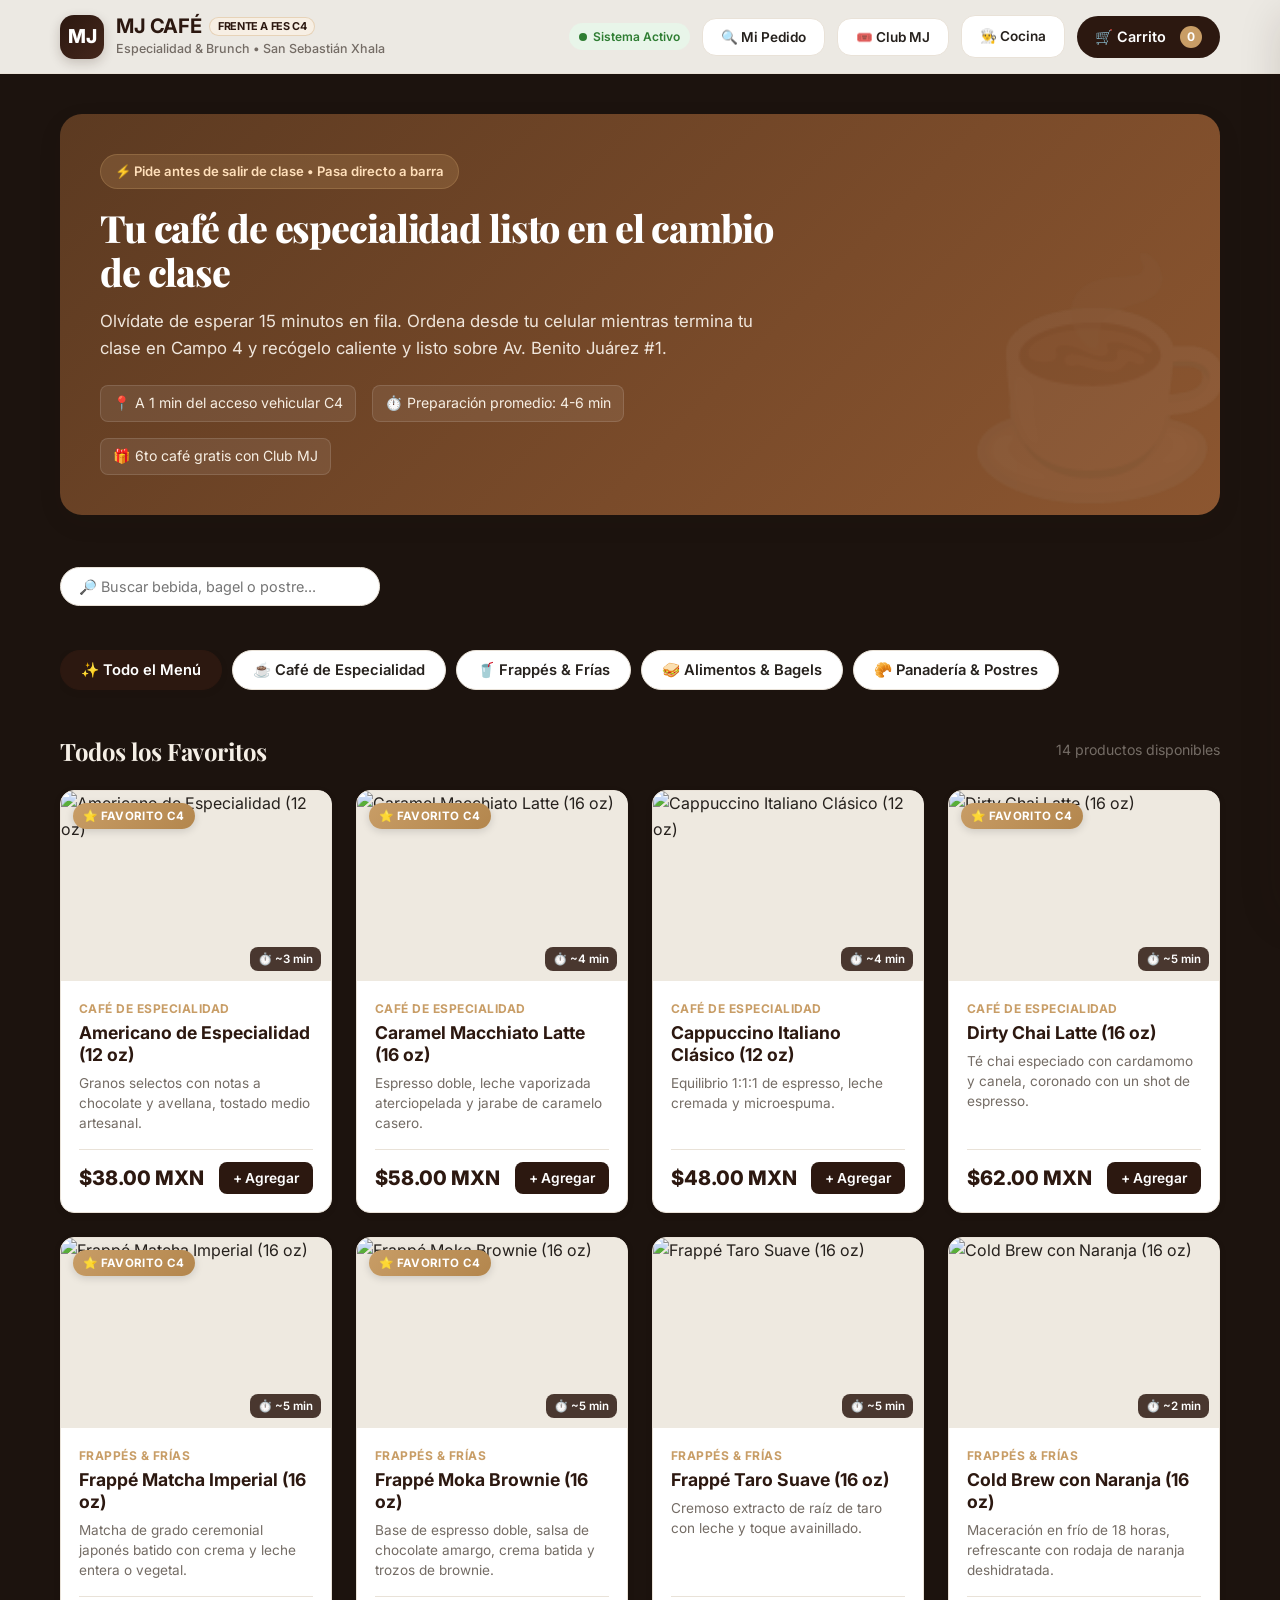
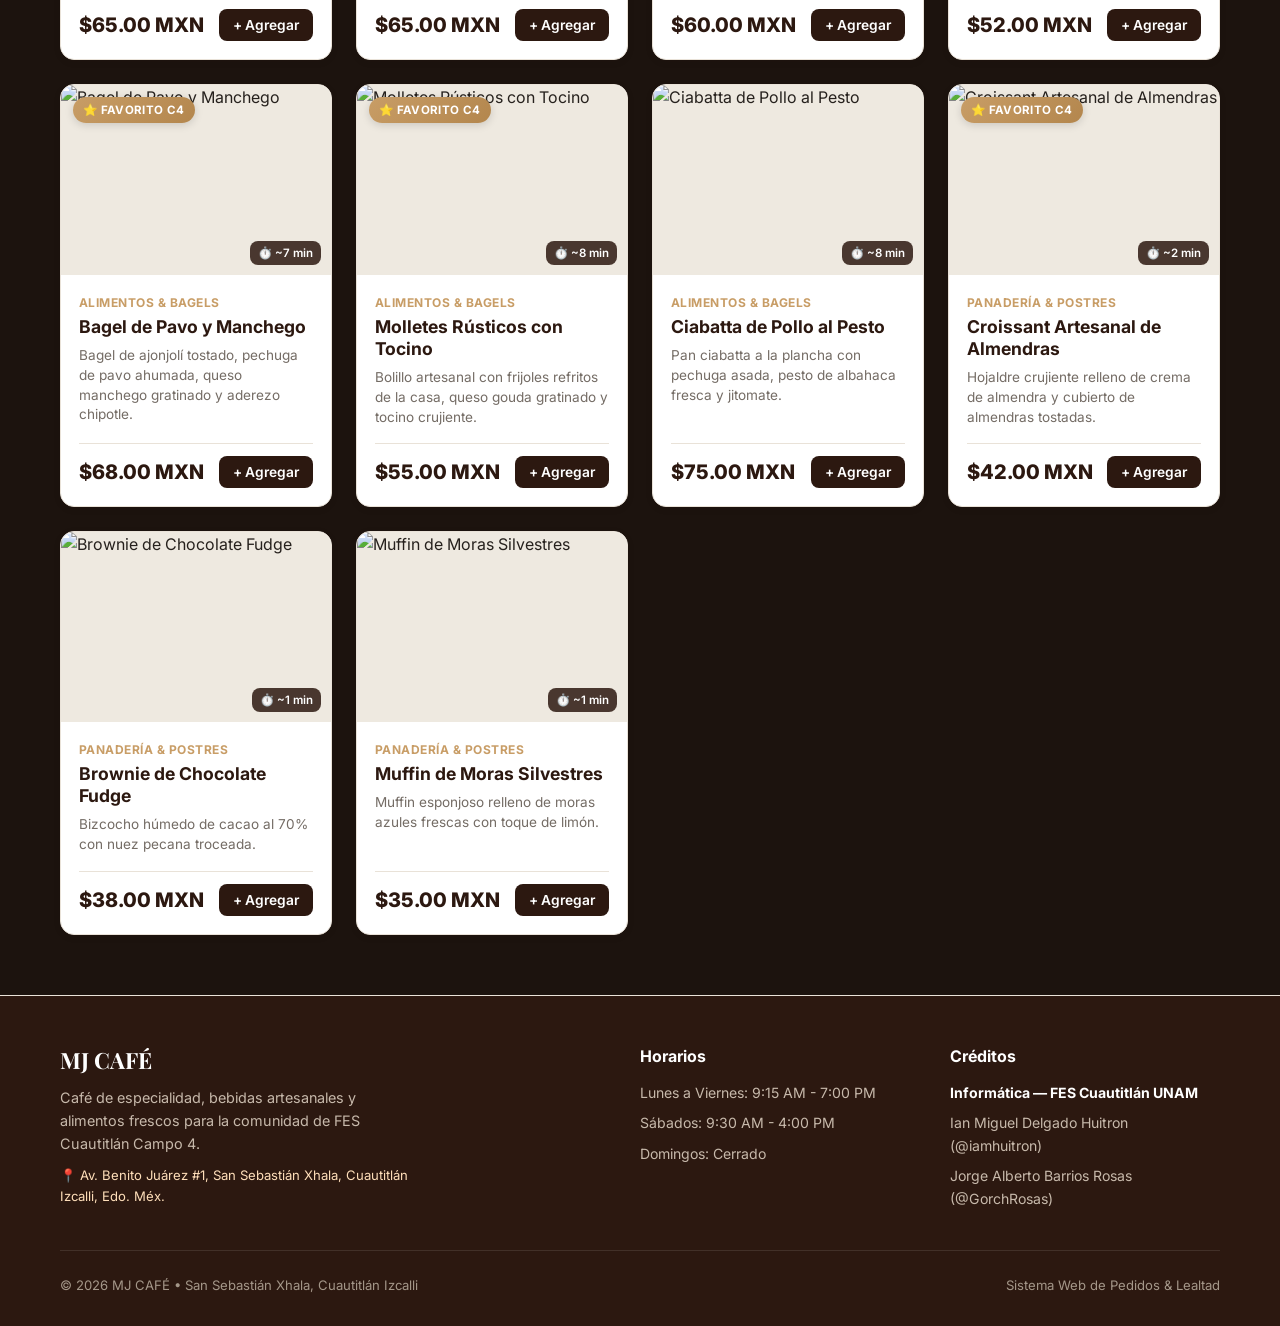
==== html/index.html @ ce89d19d "style(mobile): optimizar diseño responsivo, dock inferior y KDS en celulares" ====
<!DOCTYPE html>
<html lang="es">
<head>
  <meta charset="UTF-8">
  <meta name="viewport" content="width=device-width, initial-scale=1.0, viewport-fit=cover">
  <meta name="theme-color" content="#1c130e">
  <title>MJ CAFÉ | Especialidad & Brunch - FES Cuautitlán Campo 4</title>
  <meta name="description" content="Pide tu café de especialidad y alimentos para recoger entre clases en MJ Café, frente al acceso de FES Cuautitlán Campo 4.">
  
  <link rel="preconnect" href="https://fonts.googleapis.com">
  <link rel="preconnect" href="https://fonts.gstatic.com" crossorigin>
  <link href="https://fonts.googleapis.com/css2?family=Inter:wght@400;500;600;700;800&family=Playfair+Display:ital,wght@0,600;0,700;1,600&display=swap" rel="stylesheet">
  
  <link rel="stylesheet" href="../css/style.css">
</head>
<body>

  <!-- CABECERA Y BARRA DE NAVEGACIÓN -->
  <header class="site-header">
    <div class="container nav-container">
      <div class="brand-wrapper">
        <div class="brand-logo-badge">MJ</div>
        <div class="brand-info">
          <h1>MJ CAFÉ <span class="badge-fes">Frente a FES C4</span></h1>
          <p>Especialidad & Brunch • San Sebastián Xhala</p>
        </div>
      </div>

      <div class="nav-actions">
        <div id="backend-status-badge" style="font-size: 0.75rem; font-weight: 600; padding: 4px 10px; border-radius: 999px; background: #e8f5e9; color: #2e7d32; display: flex; align-items: center; gap: 6px;">
          <span style="width: 8px; height: 8px; border-radius: 50%; background: #2e7d32;"></span>
          <span id="backend-status-text">Conectando...</span>
        </div>

        <button id="btn-open-track" class="btn btn-outline" style="font-size: 0.85rem;" title="Rastrear estado de mi pedido">
          <span>🔍 Mi Pedido</span>
        </button>

        <button id="btn-open-loyalty" class="btn btn-outline" style="font-size: 0.85rem;" title="Consultar tarjeta de sellos">
          <span>🎟️ Club MJ</span>
        </button>

        <a href="cocina.html" class="btn btn-outline" style="font-size: 0.85rem;" title="Abrir pantalla de barista">
          <span>👨‍🍳 Cocina</span>
        </a>

        <button id="btn-open-cart" class="btn btn-cart">
          <span>🛒 Carrito</span>
          <span id="cart-counter" class="cart-count">0</span>
        </button>
      </div>
    </div>
  </header>

  <!-- BANNER HERO -->
  <section class="hero-section">
    <div class="container">
      <div class="hero-banner">
        <div class="hero-content">
          <div class="hero-tag">
            <span>⚡ Pide antes de salir de clase • Pasa directo a barra</span>
          </div>
          <h2 class="hero-title font-serif">Tu café de especialidad listo en el cambio de clase</h2>
          <p class="hero-desc">
            Olvídate de esperar 15 minutos en fila. Ordena desde tu celular mientras termina tu clase en Campo 4 y recógelo caliente y listo sobre Av. Benito Juárez #1.
          </p>
          <div class="hero-highlights">
            <div class="hero-highlight-item">
              <span>📍 A 1 min del acceso vehicular C4</span>
            </div>
            <div class="hero-highlight-item">
              <span>⏱️ Preparación promedio: 4-6 min</span>
            </div>
            <div class="hero-highlight-item">
              <span>🎁 6to café gratis con Club MJ</span>
            </div>
          </div>
          </div>
      </div>
    </div>
  </section>
  <!-- =========================================================================
       FILTRO POR CATEGORÍAS
       ========================================================================= -->
  <main class="container">
    <div class="menu-filters-bar">
      <div class="menu-search-box">
        <input type="search" id="input-search-menu" class="form-control" placeholder="🔎 Buscar bebida, bagel o postre...">
      </div>

      <div class="categories-wrapper" id="categories-container">
        <button class="category-tab active" data-category="all">
          <span>✨ Todo el Menú</span>
        </button>
      </div>
    </div>

    <div class="section-header">
      <h3 class="section-title font-serif" id="current-category-title">Todos los Favoritos</h3>
      <span style="font-size: 0.88rem; color: var(--color-text-muted);" id="products-count-label">Cargando menú...</span>
    </div>

    <div class="products-grid" id="products-grid"></div>
  </main>

  <!-- DRAWER DEL CARRITO -->
  <div class="drawer-backdrop" id="cart-backdrop"></div>
  <aside class="cart-drawer" id="cart-drawer">
    <div class="drawer-header">
      <h3 style="font-size: 1.15rem; font-weight: 700;">Tu Pedido para Recoger</h3>
      <button class="drawer-close" id="btn-close-cart" aria-label="Cerrar carrito">&times;</button>
    </div>

    <div class="drawer-body">
      <div id="cart-empty-message" style="text-align: center; padding: 40px 10px; color: var(--color-text-muted);">
        <p style="font-size: 3rem; margin-bottom: 10px;">☕</p>
        <p style="font-weight: 600;">Tu carrito está vacío</p>
        <p style="font-size: 0.85rem; margin-top: 6px;">Agrega un espresso, frappé o bagel para tu recolección.</p>
      </div>

      <div class="cart-items-list" id="cart-items-container"></div>

      <!-- Formulario de recolección -->
      <form class="drawer-form" id="checkout-form">
        <h4 style="font-size: 0.95rem; font-weight: 700; color:#f5efe6; border-bottom: 1px solid var(--color-border); padding-bottom: 6px;">
          Datos para Entrega en Barra
        </h4>

        <div class="form-group">
          <label for="input-client-name">Tu Nombre *</label>
          <input type="text" id="input-client-name" class="form-control" placeholder="Ej: Miguel Delgado" required>
        </div>

        <div class="form-group">
          <label for="input-client-phone">Número de WhatsApp (10 dígitos) *</label>
          <input type="tel" id="input-client-phone" class="form-control" placeholder="Ej: 5512345678" pattern="[0-9]{10}" required>
          <span style="font-size: 0.72rem; color: var(--color-accent); font-weight: 600;">
            🎁 Acumularás 1 sello automático en Club MJ con este número.
          </span>
        </div>

        <div class="form-group">
          <label for="select-pickup-time">¿Cuándo pasas a recogerlo? *</label>
          <select id="select-pickup-time" class="form-control" required>
            <option value="En 10 minutos (cambio de clase)">⚡ En 10 minutos (cambio de clase inmediato)</option>
            <option value="En 20 minutos">En 20 minutos</option>
            <option value="En 35 minutos">En 35 minutos</option>
            <option value="Al terminar bloque de clases (13:00 hrs)">Al terminar bloque de clases (13:00 hrs)</option>
            <option value="Al terminar bloque de clases (15:00 hrs)">Al terminar bloque de clases (15:00 hrs)</option>
          </select>
        </div>

        <div class="form-group">
          <label for="select-payment-method">Método de Pago</label>
          <select id="select-payment-method" class="form-control">
            <option value="efectivo_en_barra">💵 Efectivo en barra al recoger</option>
            <option value="transferencia_spei">📱 Transferencia SPEI / Dimo</option>
          </select>
        </div>

        <div class="form-group">
          <label for="input-order-notes">Notas para el Barista (Opcional)</label>
          <input type="text" id="input-order-notes" class="form-control" placeholder="Ej: Leche deslactosada, poco hielo...">
        </div>
      </form>
    </div>

    <div class="drawer-footer">
      <div class="drawer-total-row">
        <span class="drawer-total-label">Total a Pagar:</span>
        <span class="drawer-total-amount" id="cart-total-amount">$0.00 MXN</span>
      </div>
      <button id="btn-submit-order" class="btn btn-primary" style="width: 100%; padding: 14px; font-size: 1rem;" disabled>
        Confirmar Pedido Express
      </button>
    </div>
  </aside>

  <!-- MODAL: RASTREAR MI PEDIDO POR FOLIO -->
  <div class="modal-backdrop" id="track-modal">
    <div class="modal-card">
      <button class="drawer-close" id="btn-close-track" style="position: absolute; top: 16px; right: 16px;">&times;</button>

      <div style="text-align: center; margin-bottom: 16px;">
        <span style="font-size: 2.2rem;">🎟️</span>
        <h3 class="font-serif" style="font-size: 1.45rem; margin-top: 4px;">Rastrear mi Pedido</h3>
        <p style="font-size: 0.85rem; color: #2c1810;">
          Ingresa tu folio para ver si tu pedido ya está listo para recoger en barra.
        </p>
      </div>

      <div style="display: flex; gap: 8px; margin-bottom: 16px;">
        <input type="text" id="input-track-folio" class="form-control" placeholder="Ej: MJ-2026-101" style="flex-grow: 1; text-transform: uppercase;">
        <button id="btn-search-folio" class="btn btn-primary" style="padding: 10px 16px;">Buscar</button>
      </div>

      <div id="track-result-box" style="display: none; background: #ffffff; color: #26211d; border: 1px solid var(--color-border); border-radius: var(--radius-md); padding: 16px;">
        <div style="display: flex; justify-content: space-between; align-items: center; margin-bottom: 8px;">
          <strong id="track-res-folio" style="font-size: 1.05rem; color: var(--color-primary);">MJ-2026-101</strong>
          <span id="track-res-badge" class="badge-fes">LISTO</span>
        </div>
        <div id="track-res-client" style="font-size: 0.88rem; font-weight: 600; margin-bottom: 4px;"></div>
        <div id="track-res-pickup" style="font-size: 0.82rem; color: var(--color-text-muted); margin-bottom: 10px;"></div>
        <ul id="track-res-items" style="font-size: 0.85rem; padding-left: 18px; margin-bottom: 10px;"></ul>
        <div id="track-res-total" style="font-weight: 800; font-size: 0.95rem; border-top: 1px solid var(--color-border); padding-top: 8px;"></div>
      </div>
    </div>
  </div>

  <!-- MODAL: TARJETA DE SELLOS DIGITAL "CLUB MJ" -->
  <div class="modal-backdrop" id="loyalty-modal">
    <div class="modal-card">
      <button class="drawer-close" id="btn-close-loyalty" style="position: absolute; top: 16px; right: 16px;">&times;</button>
      
      <div style="text-align: center; margin-bottom: 16px;">
        <span style="font-size: 2.2rem;">🎟️</span>
        <h3 class="font-serif" style="font-size: 1.5rem; margin-top: 4px;">Club MJ Lealtad</h3>
        <p style="font-size: 0.85rem; color: #000000;">
          Por cada 5 compras, tu 6to café americano o latte corre por nuestra cuenta.
        </p>
      </div>

      <div style="display: flex; gap: 8px; margin-bottom: 16px;">
        <input type="tel" id="input-search-loyalty-phone" class="form-control" placeholder="Tus 10 dígitos (ej: 5512345678)" style="flex-grow: 1;">
        <button id="btn-search-loyalty" class="btn btn-accent" style="padding: 10px 16px;">Consultar</button>
      </div>

      <div class="stamp-card-ui" id="stamp-card-display">
        <div class="stamp-card-header">
          <div>
            <div style="font-size: 0.72rem; text-transform: uppercase; letter-spacing: 0.05em; color: #555555;">Tarjeta Digital</div>
            <strong id="loyalty-client-name" style="font-size: 1.1rem;">Alumno FES C4</strong>
          </div>
          <span class="badge-fes" style="background: rgba(255,255,255,0.15); color: #fff; border-color: rgba(255,255,255,0.3);">FES C4</span>
        </div>

        <div class="stamp-grid" id="stamp-grid-icons">
          <div class="stamp-circle stamped" title="Sello 1">☕</div>
          <div class="stamp-circle stamped" title="Sello 2">☕</div>
          <div class="stamp-circle stamped" title="Sello 3">☕</div>
          <div class="stamp-circle stamped" title="Sello 4">☕</div>
          <div class="stamp-circle stamped" title="Sello 5">☕</div>
          <div class="stamp-circle reward-stamp" title="¡6to Café Gratis!">🎁</div>
        </div>

        <div style="margin-top: 16px; text-align: center; font-size: 0.84rem; color: #ffdfba;" id="loyalty-status-msg">
          ¡Llevas 5 de 6 sellos! Con tu siguiente pedido desbloqueas tu café gratis.
        </div>

        <div style="margin-top: 14px; text-align: center; display: none;" id="loyalty-redeem-container">
          <button id="btn-redeem-reward" class="btn btn-accent" style="width: 100%; font-weight: 700;">
            🎁 Canjear Café de Cortesía Ahora
          </button>
        </div>
      </div>
    </div>
  </div>

  <!-- MODAL: CONFIRMACIÓN DE PEDIDO -->
  <div class="modal-backdrop" id="confirmation-modal">
    <div class="modal-card" style="text-align: center;">
<div style="font-size: 3.5rem; margin-bottom: 10px;">
    <span class="party-icon">🎉</span>
</div>
    <h3 class="font-serif" style="font-size: 1.6rem; color: var(--color-primary);">¡Pedido Registrado con Éxito!</h3>
      <p style="font-size: 0.92rem; color: #2c1810;  margin: 8px 0 20px;">
        El barista de MJ Café ya tiene tu comanda en preparación.
      </p>

      <div style="background-color: var(--color-bg); padding: 18px; border-radius: var(--radius-md); border: 1px dashed var(--color-accent); margin-bottom: 24px;">
        <div style="font-size: 0.8rem; text-transform: uppercase; color: #c5b2a0; font-weight: 700;">Tu Folio de Recolección</div>
        <div id="confirmed-folio" style="font-size: 1.8rem; font-weight: 800; color: #ffd166; letter-spacing: 0.05em; margin: 4px 0;">MJ-2026-000</div>
        <div id="confirmed-pickup-time" style="font-size: 0.88rem; color: var(--color-accent); font-weight: 600;">Hora estimada: En 10 minutos</div>
        <div id="confirmed-total" style="font-size: 1rem; font-weight: 700; color: #ffffff; margin-top: 6px;">Total: $0.00 MXN</div>
        <div id="confirmed-stamps" style="font-size: 0.82rem; color: #ffdfba; font-weight: 600; margin-top: 6px;">🎟️ Club MJ: Sellos actualizados</div>
      </div>

      <div style="display: flex; flex-direction: column; gap: 10px;">
        <a id="btn-whatsapp-order" href="#" target="_blank" rel="noopener" class="btn btn-accent" style="width: 100%; background: #25D366; color: #fff;">
          📲 Enviar Comanda por WhatsApp (Opcional)
        </a>
        <a href="cocina.html" class="btn btn-outline" style="width: 100%;">
          👨‍🍳 Ver en Pantalla de Cocina (KDS)
        </a>
        <button id="btn-close-confirmation" class="btn btn-primary" style="width: 100%;">Listo, volver al menú</button>
      </div>
    </div>
  </div>

  <!-- FOOTER -->
  <footer class="site-footer">
    <div class="container">
      <div class="footer-grid">
        <div class="footer-brand">
          <h3 class="font-serif">MJ CAFÉ</h3>
          <p>
            Café de especialidad, bebidas artesanales y alimentos frescos para la comunidad de FES Cuautitlán Campo 4.
          </p>
          <p style="margin-top: 10px; font-size: 0.82rem; color: #ffdfba;">
            📍 Av. Benito Juárez #1, San Sebastián Xhala, Cuautitlán Izcalli, Edo. Méx.
          </p>
        </div>

        <div class="footer-col">
          <h4>Horarios</h4>
          <ul class="footer-links">
            <li>Lunes a Viernes: 9:15 AM - 7:00 PM</li>
            <li>Sábados: 9:30 AM - 4:00 PM</li>
            <li>Domingos: Cerrado</li>
          </ul>
        </div>

        <div class="footer-col">
          <h4>Créditos</h4>
          <ul class="footer-links">
            <li><strong style="color: #fff;">Informática — FES Cuautitlán UNAM</strong></li>
            <li>Ian Miguel Delgado Huitron (@iamhuitron)</li>
            <li>Jorge Alberto Barrios Rosas (@GorchRosas)</li>
          </ul>
        </div>
      </div>

      <div class="footer-bottom">
        <div>&copy; 2026 MJ CAFÉ • San Sebastián Xhala, Cuautitlán Izcalli</div>
        <div>Sistema Web de Pedidos & Lealtad</div>
      </div>
    </div>
  </footer>

  <!-- BARRA FLOTANTE DE ACCIÓN RÁPIDA (MÓVIL) -->
  <div class="mobile-floating-cart" id="mobile-floating-cart">
    <button class="btn-floating-cart" id="btn-floating-cart-action">
      <div class="floating-cart-left">
        <span class="floating-cart-badge" id="floating-cart-count">0</span>
        <span class="floating-cart-label">Ver Pedido</span>
      </div>
      <div class="floating-cart-right">
        <span id="floating-cart-total">$0.00 MXN</span>
        <span class="floating-cart-arrow">→</span>
      </div>
    </button>
  </div>

  <!-- BARRA DE NAVEGACIÓN MÓVIL INFERIOR (Dock) -->
  <nav class="mobile-bottom-nav" aria-label="Navegación móvil">
    <button class="mob-nav-btn active" id="mob-nav-menu" title="Ver Menú">
      <span class="mob-nav-icon">☕</span>
      <span class="mob-nav-label">Menú</span>
    </button>
    <button class="mob-nav-btn" id="mob-nav-track" title="Rastrear Pedido">
      <span class="mob-nav-icon">🔍</span>
      <span class="mob-nav-label">Mi Pedido</span>
    </button>
    <button class="mob-nav-btn" id="mob-nav-loyalty" title="Club MJ Lealtad">
      <span class="mob-nav-icon">🎟️</span>
      <span class="mob-nav-label">Club MJ</span>
    </button>
    <a href="cocina.html" class="mob-nav-btn" title="Pantalla Barista Cocina">
      <span class="mob-nav-icon">👨‍🍳</span>
      <span class="mob-nav-label">Cocina</span>
    </a>
    <button class="mob-nav-btn" id="mob-nav-cart" title="Ver Carrito">
      <span class="mob-nav-icon-wrapper">
        <span class="mob-nav-icon">🛒</span>
        <span id="mob-cart-badge" class="mob-nav-badge">0</span>
      </span>
      <span class="mob-nav-label">Carrito</span>
    </button>
  </nav>

  <script type="module" src="../js/main.js"></script>
</body>
</html>
---- css/style.css ----
/* ==============================================================================
   PROYECTO: SaaS MJ CAFÉ - FES Cuautitlán Campo 4
   ARCHIVO: css/style.css
   DISEÑO: Minimalista, moderno, paleta de café de especialidad y brunch artesanal
   ============================================================================== */

:root {
  --color-primary: #2c1810;
  --color-primary-light: #44271c;
  --color-accent: #c89d66;
  --color-accent-hover: #b3864d;
  --color-accent-soft: #f7efe4;
  --color-bg: #1c130e;
  --color-surface: #ffffff;
  --color-surface-hover: #fcfbfa;
  --color-text: #26211d;
  --color-text-muted: #746c65;
  --color-border: #e9e2d8;
  --color-success: #2e7d32;
  --color-success-soft: #e8f5e9;
  --color-warning: #ed6c02;
  --color-warning-soft: #fff4e5;
  --color-danger: #d32f2f;
  
  --font-sans: 'Inter', -apple-system, BlinkMacSystemFont, 'Segoe UI', Roboto, Helvetica, Arial, sans-serif;
  --font-serif: 'Playfair Display', Georgia, serif;
  
  --radius-sm: 8px;
  --radius-md: 14px;
  --radius-lg: 22px;
  --radius-full: 9999px;
  
  --shadow-sm: 0 2px 8px rgba(44, 24, 16, 0.05);
  --shadow-md: 0 8px 24px rgba(44, 24, 16, 0.08);
  --shadow-lg: 0 16px 40px rgba(44, 24, 16, 0.14);
  
  --transition: all 0.25s cubic-bezier(0.16, 1, 0.3, 1);
  --header-height: 74px;
}

/* Reset básico */
*, *::before, *::after {
  box-sizing: border-box;
  margin: 0;
  padding: 0;
}

body {
  font-family: var(--font-sans);
  background-color: var(--color-bg);
  color: var(--color-text);
  line-height: 1.6;
  -webkit-font-smoothing: antialiased;
  min-height: 100vh;
}

/* Tipografía */
h1, h2, h3, h4 {
  color: var(--color-primary);
  font-weight: 700;
  line-height: 1.25;
}

.font-serif {
  font-family: var(--font-serif);
}

a {
  color: inherit;
  text-decoration: none;
}

button {
  cursor: pointer;
  font-family: inherit;
  border: none;
  background: none;
  outline: none;
}

/* Contenedor central */
.container {
  width: 100%;
  max-width: 1200px;
  margin: 0 auto;
  padding: 0 20px;
}

/* --------------------------------------------------------------------------
   NAVBAR & HEADER
   -------------------------------------------------------------------------- */
.site-header {
  position: sticky;
  top: 0;
  z-index: 50;
  background-color: rgba(250, 247, 242, 0.94);
  backdrop-filter: blur(12px);
  -webkit-backdrop-filter: blur(12px);
  border-bottom: 1px solid var(--color-border);
  height: var(--header-height);
  display: flex;
  align-items: center;
}

.nav-container {
  display: flex;
  justify-content: space-between;
  align-items: center;
  width: 100%;
}

.brand-wrapper {
  display: flex;
  align-items: center;
  gap: 12px;
}

.brand-logo-badge {
  width: 44px;
  height: 44px;
  background: linear-gradient(135deg, var(--color-primary), var(--color-primary-light));
  color: #ffffff;
  border-radius: var(--radius-md);
  display: flex;
  align-items: center;
  justify-content: center;
  font-weight: 800;
  font-size: 1.2rem;
  box-shadow: 0 4px 12px rgba(44, 24, 16, 0.2);
}

.brand-info h1 {
  font-size: 1.25rem;
  letter-spacing: -0.02em;
  display: flex;
  align-items: center;
  gap: 8px;
}

.brand-info p {
  font-size: 0.78rem;
  color: var(--color-text-muted);
  font-weight: 500;
}

.badge-fes {
  background-color: var(--color-accent-soft);
  color: var(--color-primary);
  font-size: 0.68rem;
  font-weight: 700;
  padding: 2px 8px;
  border-radius: var(--radius-full);
  border: 1px solid rgba(200, 157, 102, 0.35);
  text-transform: uppercase;
}

.nav-actions {
  display: flex;
  align-items: center;
  gap: 12px;
}

/* Botones genéricos */
.btn {
  display: inline-flex;
  align-items: center;
  justify-content: center;
  gap: 8px;
  padding: 10px 18px;
  border-radius: var(--radius-md);
  font-size: 0.9rem;
  font-weight: 600;
  transition: var(--transition);
}

.btn-primary {
  background-color: var(--color-primary);
  color: #ffffff;
}

.btn-primary:hover {
  background-color: var(--color-primary-light);
  transform: translateY(-1px);
  box-shadow: var(--shadow-sm);
}

.btn-accent {
  background-color: var(--color-accent);
  color: #ffffff;
}

.btn-accent:hover {
  background-color: var(--color-accent-hover);
}

.btn-outline {
  border: 1px solid var(--color-border);
  background-color: var(--color-surface);
  color: var(--color-text);
}

.btn-outline:hover {
  background-color: var(--color-accent-soft);
  border-color: var(--color-accent);
}

.btn-cart {
  position: relative;
  background-color: var(--color-primary);
  color: #ffffff;
  padding: 10px 18px;
  border-radius: var(--radius-full);
}

.cart-count {
  background-color: var(--color-accent);
  color: #ffffff;
  font-size: 0.75rem;
  font-weight: 700;
  width: 22px;
  height: 22px;
  border-radius: 50%;
  display: inline-flex;
  align-items: center;
  justify-content: center;
  margin-left: 6px;
}

/* --------------------------------------------------------------------------
   HERO / BANNER DE RECOLECCIÓN FES C4
   -------------------------------------------------------------------------- */
.hero-section {
  padding: 40px 0 24px;
}

.hero-banner {
  background: linear-gradient(135deg, #5c3a21 0%, #7a4b2a 60%, #8c5630 100%);
  color: #ffffff;
  border-radius: var(--radius-lg);
  padding: 40px;
  position: relative;
  overflow: hidden;
  box-shadow: var(--shadow-md);
}

.hero-banner::after {
  content: '☕';
  position: absolute;
  right: -20px;
  bottom: -40px;
  font-size: 14rem;
  opacity: 0.05;
  pointer-events: none;
}

.hero-content {
  max-width: 680px;
  position: relative;
  z-index: 2;
}

.hero-tag {
  display: inline-flex;
  align-items: center;
  gap: 8px;
  background-color: rgba(200, 157, 102, 0.22);
  color: #ffdfba;
  padding: 6px 14px;
  border-radius: var(--radius-full);
  font-size: 0.82rem;
  font-weight: 600;
  margin-bottom: 16px;
  border: 1px solid rgba(200, 157, 102, 0.3);
}

.hero-title {
  color: #ffffff;
  font-size: 2.35rem;
  font-weight: 800;
  letter-spacing: -0.03em;
  margin-bottom: 14px;
  line-height: 1.18;
}

.hero-desc {
  color: #f0e6dc;
  font-size: 1.05rem;
  margin-bottom: 24px;
  font-weight: 400;
}

.hero-highlights {
  display: flex;
  flex-wrap: wrap;
  gap: 16px;
  font-size: 0.88rem;
  color: #f7efe4;
}

.hero-highlight-item {
  display: flex;
  align-items: center;
  gap: 6px;
  background: rgba(255, 255, 255, 0.08);
  padding: 6px 12px;
  border-radius: var(--radius-sm);
  border: 1px solid rgba(255, 255, 255, 0.12);
}

/* --------------------------------------------------------------------------
   FILTROS DE CATEGORÍA
   -------------------------------------------------------------------------- */
.categories-wrapper {
  margin: 32px 0 20px;
  display: flex;
  gap: 10px;
  overflow-x: auto;
  padding-bottom: 8px;
  scrollbar-width: thin;
}

.categories-wrapper::-webkit-scrollbar {
  height: 4px;
}

.categories-wrapper::-webkit-scrollbar-thumb {
  background: var(--color-border);
  border-radius: 4px;
}

.category-tab {
  white-space: nowrap;
  padding: 10px 20px;
  background-color: var(--color-surface);
  border: 1px solid var(--color-border);
  border-radius: var(--radius-full);
  font-size: 0.92rem;
  font-weight: 600;
  color: var(--color-text);
  display: inline-flex;
  align-items: center;
  gap: 8px;
  transition: var(--transition);
}

.category-tab:hover {
  background-color: var(--color-accent-soft);
  border-color: var(--color-accent);
}

.category-tab.active {
  background-color: var(--color-primary);
  border-color: var(--color-primary);
  color: #ffffff;
  box-shadow: var(--shadow-sm);
}

/* --------------------------------------------------------------------------
   SECCIÓN DE PRODUCTOS & GRID
   -------------------------------------------------------------------------- */
.section-header {
  display: flex;
  justify-content: space-between;
  align-items: center;
  margin-bottom: 24px;
}

.section-title {
  font-size: 1.5rem;
  letter-spacing: -0.02em;
  color: #f5efe6; 
}

.products-grid {
  display: grid;
  grid-template-columns: repeat(auto-fill, minmax(270px, 1fr));
  gap: 24px;
  margin-bottom: 60px;
}

.product-card {
  background-color: var(--color-surface);
  border: 1px solid var(--color-border);
  border-radius: var(--radius-md);
  overflow: hidden;
  display: flex;
  flex-direction: column;
  transition: var(--transition);
  box-shadow: var(--shadow-sm);
  position: relative;
}

.product-card:hover {
  transform: translateY(-4px);
  box-shadow: var(--shadow-md);
  border-color: rgba(200, 157, 102, 0.45);
}

.product-image-container {
  width: 100%;
  height: 190px;
  background-color: #eee9e0;
  position: relative;
  overflow: hidden;
}

.product-image {
  width: 100%;
  height: 100%;
  object-fit: cover;
  transition: transform 0.5s ease;
}

.product-card:hover .product-image {
  transform: scale(1.05);
}

.popular-badge {
  position: absolute;
  top: 12px;
  left: 12px;
  background: linear-gradient(135deg, #c89d66, #b3864d);
  color: #ffffff;
  font-size: 0.72rem;
  font-weight: 700;
  padding: 4px 10px;
  border-radius: var(--radius-full);
  box-shadow: 0 2px 8px rgba(0, 0, 0, 0.15);
  text-transform: uppercase;
  letter-spacing: 0.03em;
}

.prep-time-badge {
  position: absolute;
  bottom: 10px;
  right: 10px;
  background-color: rgba(44, 24, 16, 0.85);
  backdrop-filter: blur(4px);
  color: #ffffff;
  font-size: 0.72rem;
  font-weight: 600;
  padding: 3px 8px;
  border-radius: var(--radius-sm);
}

.product-body {
  padding: 18px;
  display: flex;
  flex-direction: column;
  flex-grow: 1;
}

.product-cat-name {
  font-size: 0.75rem;
  font-weight: 700;
  text-transform: uppercase;
  color: var(--color-accent);
  letter-spacing: 0.04em;
  margin-bottom: 4px;
}

.product-title {
  font-size: 1.1rem;
  margin-bottom: 8px;
  color: var(--color-primary);
}

.product-desc {
  font-size: 0.85rem;
  color: var(--color-text-muted);
  line-height: 1.45;
  margin-bottom: 16px;
  flex-grow: 1;
}

.product-footer {
  display: flex;
  justify-content: space-between;
  align-items: center;
  padding-top: 12px;
  border-top: 1px solid var(--color-border);
}

.product-price {
  font-size: 1.25rem;
  font-weight: 800;
  color: var(--color-primary);
}

.btn-add-cart {
  background-color: var(--color-primary);
  color: #ffffff;
  padding: 8px 14px;
  border-radius: var(--radius-sm);
  font-size: 0.86rem;
  font-weight: 600;
  transition: var(--transition);
}

.btn-add-cart:hover {
  background-color: var(--color-accent);
}

/* --------------------------------------------------------------------------
   DRAWER / MODAL DEL CARRITO
   -------------------------------------------------------------------------- */
.drawer-backdrop {
  position: fixed;
  top: 0;
  left: 0;
  width: 100vw;
  height: 100vh;
  background-color: rgba(44, 24, 16, 0.6);
  backdrop-filter: blur(4px);
  z-index: 100;
  display: none;
  opacity: 0;
  transition: opacity 0.3s ease;
}

.drawer-backdrop.active {
  display: block;
  opacity: 1;
}

.cart-drawer {
  position: fixed;
  top: 0;
  right: 0;
  width: 100%;
  max-width: 440px;
  height: 100vh;
  background-color: var(--color-surface);
  z-index: 101;
  transform: translateX(100%);
  transition: transform 0.35s cubic-bezier(0.16, 1, 0.3, 1);
  display: flex;
  flex-direction: column;
  box-shadow: var(--shadow-lg);
}

.cart-drawer.active {
  transform: translateX(0);
}

.drawer-header {
  padding: 20px 24px;
  border-bottom: 1px solid var(--color-border);
  display: flex;
  justify-content: space-between;
  align-items: center;
}

.drawer-close {
  font-size: 1.5rem;
  color: var(--color-text-muted);
  width: 36px;
  height: 36px;
  border-radius: 50%;
  display: flex;
  align-items: center;
  justify-content: center;
  transition: var(--transition);
}

.drawer-close:hover {
  background-color: var(--color-bg);
  color: var(--color-text);
}

.drawer-body {
  padding: 24px;
  overflow-y: auto;
  flex-grow: 1;
}

.cart-items-list {
  display: flex;
  flex-direction: column;
  gap: 16px;
  margin-bottom: 24px;
}

.cart-item {
  display: flex;
  gap: 14px;
  padding-bottom: 16px;
  border-bottom: 1px solid var(--color-border);
}

.cart-item-img {
  width: 64px;
  height: 64px;
  border-radius: var(--radius-sm);
  object-fit: cover;
  background-color: #f0ebe4;
}

.cart-item-info {
  flex-grow: 1;
}

.cart-item-title {
  font-size: 0.95rem;
  font-weight: 700;
  margin-bottom: 4px;
}

.cart-item-price {
  font-size: 0.88rem;
  color: var(--color-accent);
  font-weight: 700;
}

.cart-item-qty {
  display: flex;
  align-items: center;
  gap: 8px;
  margin-top: 6px;
}

.btn-qty {
  width: 26px;
  height: 26px;
  border-radius: 4px;
  background-color: var(--color-bg);
  border: 1px solid var(--color-border);
  font-weight: 700;
  display: flex;
  align-items: center;
  justify-content: center;
}

.btn-qty:hover {
  background-color: var(--color-border);
}

.drawer-form {
  display: flex;
  flex-direction: column;
  gap: 16px;
  background-color: var(--color-bg);
  padding: 18px;
  border-radius: var(--radius-md);
  margin-top: 16px;
}

.form-group {
  display: flex;
  flex-direction: column;
  gap: 6px;
}

.form-group label {
  font-size: 0.82rem;
  font-weight: 700;
  color: #f5efe6;
}

.form-control {
  padding: 10px 14px;
  border: 1px solid var(--color-border);
  border-radius: var(--radius-sm);
  font-family: inherit;
  font-size: 0.9rem;
  background-color: #ffffff;
}

.form-control:focus {
  outline: none;
  border-color: var(--color-accent);
  box-shadow: 0 0 0 3px rgba(200, 157, 102, 0.2);
}

.drawer-footer {
  padding: 20px 24px;
  border-top: 1px solid var(--color-border);
  background-color: #ffffff;
}

.drawer-total-row {
  display: flex;
  justify-content: space-between;
  align-items: center;
  margin-bottom: 16px;
}

.drawer-total-label {
  font-size: 1rem;
  font-weight: 600;
}

.drawer-total-amount {
  font-size: 1.5rem;
  font-weight: 800;
  color: var(--color-primary);
}

/* --------------------------------------------------------------------------
   TARJETA DE SELLOS DIGITAL (CLUB MJ)
   -------------------------------------------------------------------------- */
.modal-backdrop {
  position: fixed;
  top: 0;
  left: 0;
  width: 100vw;
  height: 100vh;
  background-color: rgba(44, 24, 16, 0.65);
  backdrop-filter: blur(6px);
  z-index: 110;
  display: none;
  align-items: center;
  justify-content: center;
  padding: 20px;
}

.modal-backdrop.active {
  display: flex;
}

.modal-card {
  background-color: #DEB887;
  border-radius: var(--radius-lg);
  max-width: 480px;
  width: 100%;
  max-height: 90vh;
  max-height: 90dvh;
  overflow-y: auto;
  -webkit-overflow-scrolling: touch;
  padding: 30px;
  position: relative;
  box-shadow: var(--shadow-lg);
  animation: modalEnter 0.25s ease-out;
}

@keyframes modalEnter {
  from { opacity: 0; transform: scale(0.95); }
  to { opacity: 1; transform: scale(1); }
}

.stamp-card-ui {
  background: linear-gradient(135deg, #2c1810, #3f2317);
  color: #ffffff;
  border-radius: var(--radius-md);
  padding: 24px;
  margin: 20px 0;
  border: 1px solid rgba(200, 157, 102, 0.4);
  box-shadow: 0 8px 20px rgba(44, 24, 16, 0.3);
}

.stamp-card-header {
  display: flex;
  justify-content: space-between;
  align-items: center;
  margin-bottom: 20px;
}

.stamp-grid {
  display: grid;
  grid-template-columns: repeat(3, 1fr);
  gap: 12px;
}

.stamp-circle {
  aspect-ratio: 1;
  background-color: rgba(255, 255, 255, 0.08);
  border: 2px dashed rgba(200, 157, 102, 0.6);
  border-radius: 50%;
  display: flex;
  align-items: center;
  justify-content: center;
  font-size: 1.5rem;
  transition: var(--transition);
}

.stamp-circle.stamped {
  background: radial-gradient(circle, #c89d66, #9e7542);
  border-style: solid;
  border-color: #ffd8a8;
  color: #ffffff;
  box-shadow: 0 0 12px rgba(200, 157, 102, 0.5);
}

.stamp-circle.reward-stamp {
  border-color: #ffd700;
}

/* --------------------------------------------------------------------------
   FOOTER
   -------------------------------------------------------------------------- */
.site-footer {
  background-color: var(--color-primary);
  color: #f5ebe1;
  padding: 50px 0 30px;
  border-top: 1px solid var(--color-border);
  margin-top: 60px;
}

.footer-grid {
  display: grid;
  grid-template-columns: 2fr 1fr 1fr;
  gap: 40px;
  margin-bottom: 40px;
}

.footer-brand h3 {
  color: #ffffff;
  font-size: 1.4rem;
  margin-bottom: 12px;
}

.footer-brand p {
  color: #c7b9ab;
  font-size: 0.9rem;
  max-width: 360px;
}

.footer-col h4 {
  color: #ffffff;
  font-size: 1rem;
  margin-bottom: 16px;
}

.footer-links {
  list-style: none;
  display: flex;
  flex-direction: column;
  gap: 8px;
  font-size: 0.88rem;
  color: #c7b9ab;
}

.footer-links a:hover {
  color: #ffffff;
}

.footer-bottom {
  padding-top: 24px;
  border-top: 1px solid rgba(255, 255, 255, 0.1);
  display: flex;
  justify-content: space-between;
  align-items: center;
  font-size: 0.82rem;
  color: #a49789;
}

/* --------------------------------------------------------------------------
   BARRA DE FILTROS & BUSCADOR
   -------------------------------------------------------------------------- */
.menu-filters-bar {
  display: flex;
  flex-wrap: wrap;
  gap: 12px;
  align-items: center;
  justify-content: space-between;
  margin: 28px 0 18px;
}

.menu-search-box {
  min-width: 240px;
  flex-grow: 1;
  max-width: 320px;
}

.menu-search-box input {
  width: 100%;
  border-radius: var(--radius-full);
  padding: 10px 18px;
}

/* --------------------------------------------------------------------------
   BARRA DE NAVEGACIÓN MÓVIL INFERIOR (Dock)
   -------------------------------------------------------------------------- */
.mobile-bottom-nav {
  display: none;
  position: fixed;
  bottom: 0;
  left: 0;
  right: 0;
  height: 64px;
  background-color: rgba(28, 19, 14, 0.95);
  backdrop-filter: blur(16px);
  -webkit-backdrop-filter: blur(16px);
  border-top: 1px solid rgba(200, 157, 102, 0.25);
  z-index: 99;
  justify-content: space-around;
  align-items: center;
  padding: 0 8px;
  padding-bottom: env(safe-area-inset-bottom, 0px);
  box-shadow: 0 -4px 20px rgba(0, 0, 0, 0.45);
}

.mob-nav-btn {
  display: flex;
  flex-direction: column;
  align-items: center;
  justify-content: center;
  gap: 3px;
  color: #c7b9ab;
  background: none;
  border: none;
  padding: 6px 10px;
  border-radius: var(--radius-sm);
  transition: var(--transition);
  min-width: 58px;
  text-decoration: none;
  cursor: pointer;
  -webkit-tap-highlight-color: transparent;
}

.mob-nav-btn:active,
.mob-nav-btn.active {
  color: #ffd166;
}

.mob-nav-btn.active .mob-nav-icon {
  transform: scale(1.12);
}

.mob-nav-icon {
  font-size: 1.25rem;
  line-height: 1;
  transition: transform 0.2s ease;
}

.mob-nav-icon-wrapper {
  position: relative;
  display: inline-block;
}

.mob-nav-badge {
  position: absolute;
  top: -4px;
  right: -8px;
  background-color: var(--color-accent);
  color: #ffffff;
  font-size: 0.65rem;
  font-weight: 800;
  min-width: 17px;
  height: 17px;
  border-radius: 999px;
  display: flex;
  align-items: center;
  justify-content: center;
  padding: 0 4px;
}

.mob-nav-label {
  font-size: 0.68rem;
  font-weight: 600;
  letter-spacing: 0.02em;
}

/* --------------------------------------------------------------------------
   BARRA FLOTANTE DE ACCIÓN RÁPIDA (MÓVIL)
   -------------------------------------------------------------------------- */
.mobile-floating-cart {
  display: none;
  position: fixed;
  bottom: 74px;
  left: 12px;
  right: 12px;
  z-index: 98;
  pointer-events: none;
  opacity: 0;
  transform: translateY(20px);
  transition: opacity 0.25s ease, transform 0.25s cubic-bezier(0.16, 1, 0.3, 1);
}

.mobile-floating-cart.active {
  pointer-events: auto;
  opacity: 1;
  transform: translateY(0);
}

.btn-floating-cart {
  width: 100%;
  background: linear-gradient(135deg, #c89d66, #9e7542);
  color: #ffffff;
  border: 1px solid rgba(255, 255, 255, 0.25);
  border-radius: var(--radius-md);
  padding: 13px 18px;
  display: flex;
  justify-content: space-between;
  align-items: center;
  box-shadow: 0 8px 24px rgba(0, 0, 0, 0.45);
  font-weight: 700;
  font-size: 0.95rem;
  cursor: pointer;
  transition: transform 0.15s ease;
}

.btn-floating-cart:active {
  transform: scale(0.98);
}

.floating-cart-left {
  display: flex;
  align-items: center;
  gap: 10px;
}

.floating-cart-badge {
  background-color: #2c1810;
  color: #ffd166;
  font-size: 0.8rem;
  font-weight: 800;
  padding: 2px 8px;
  border-radius: 999px;
}

.floating-cart-right {
  display: flex;
  align-items: center;
  gap: 8px;
  font-family: var(--font-sans);
  font-weight: 800;
}

.floating-cart-arrow {
  font-size: 1.1rem;
}

/* --------------------------------------------------------------------------
   RESPONSIVE DESIGN (Móvil FES C4)
   -------------------------------------------------------------------------- */
@media (max-width: 768px) {
  body {
    padding-bottom: 76px; /* Espacio para el Dock inferior */
  }

  .site-header {
    height: 62px;
  }

  .nav-container {
    padding: 0 14px;
  }

  .brand-logo-badge {
    width: 36px;
    height: 36px;
    font-size: 1rem;
    border-radius: var(--radius-sm);
  }

  .brand-info h1 {
    font-size: 1.05rem;
    gap: 6px;
  }

  .brand-info p {
    font-size: 0.72rem;
  }

  .badge-fes {
    font-size: 0.62rem;
    padding: 2px 6px;
  }

  #backend-status-badge {
    padding: 4px 6px !important;
  }

  #backend-status-text {
    display: none;
  }

  .nav-actions {
    gap: 8px;
  }

  .nav-actions .btn-outline {
    display: none;
  }

  .btn-cart {
    padding: 7px 12px;
    font-size: 0.82rem;
  }

  .mobile-bottom-nav {
    display: flex;
  }

  .mobile-floating-cart {
    display: block;
  }

  /* Filtros y Buscador */
  .menu-filters-bar {
    flex-direction: column;
    align-items: stretch;
    gap: 10px;
    margin: 18px 0 14px;
  }

  .menu-search-box {
    width: 100% !important;
    max-width: 100% !important;
  }

  .menu-search-box input {
    font-size: 16px !important; /* Evita auto-zoom en iOS Safari */
    padding: 11px 16px !important;
  }

  .categories-wrapper {
    margin: 0;
    width: 100%;
    display: flex;
    overflow-x: auto;
    -webkit-overflow-scrolling: touch;
    scrollbar-width: none;
    padding-bottom: 4px;
    gap: 8px;
  }

  .categories-wrapper::-webkit-scrollbar {
    display: none;
  }

  .category-tab {
    flex-shrink: 0;
    white-space: nowrap;
    padding: 8px 14px;
    font-size: 0.82rem;
  }

  /* Hero Banner */
  .hero-section {
    padding: 20px 0 14px;
  }

  .hero-banner {
    padding: 22px 18px;
    border-radius: var(--radius-md);
  }

  .hero-tag span {
    font-size: 0.74rem;
    padding: 4px 10px;
  }

  .hero-title {
    font-size: 1.5rem;
    line-height: 1.25;
    margin: 10px 0 12px;
  }

  .hero-desc {
    font-size: 0.88rem;
    line-height: 1.45;
    margin-bottom: 18px;
  }

  .hero-highlights {
    flex-direction: column;
    gap: 8px;
    align-items: stretch;
  }

  .hero-highlight-item {
    font-size: 0.8rem;
    padding: 6px 10px;
  }

  /* Grid de productos */
  .products-grid {
    grid-template-columns: 1fr;
    gap: 16px;
    margin-bottom: 40px;
  }

  .product-image-container {
    height: 180px;
  }

  .product-body {
    padding: 16px;
  }

  .product-title {
    font-size: 1.15rem;
  }

  .btn-add-cart {
    padding: 10px 18px;
    font-size: 0.92rem;
  }

  /* Drawer del Carrito */
  .cart-drawer {
    max-width: 100%;
    width: 100%;
    height: 100%;
    height: 100dvh;
  }

  .drawer-header {
    padding: 16px 18px;
  }

  .drawer-body {
    padding: 16px 18px;
  }

  .drawer-footer {
    padding: 16px 18px;
    padding-bottom: calc(16px + env(safe-area-inset-bottom, 0px));
  }

  .cart-item-img {
    width: 60px;
    height: 60px;
  }

  .btn-qty {
    width: 36px;
    height: 36px;
    font-size: 1.15rem;
  }

  .form-control {
    font-size: 16px !important; /* Vital para que iOS Safari no haga zoom brusco */
    padding: 11px 14px;
  }

  /* Modales */
  .modal-backdrop {
    padding: 10px;
    align-items: center;
  }

  .modal-card {
    padding: 22px 16px;
    width: 100%;
    max-height: 88dvh;
    overflow-y: auto;
    -webkit-overflow-scrolling: touch;
    border-radius: var(--radius-md);
  }

  .stamp-grid {
    gap: 8px;
  }

  .stamp-circle {
    font-size: 1.25rem;
  }

  /* Footer */
  .site-footer {
    padding: 36px 0 24px;
    margin-top: 40px;
  }

  .footer-grid {
    grid-template-columns: 1fr;
    gap: 24px;
  }

  .footer-bottom {
    flex-direction: column;
    gap: 8px;
    text-align: center;
  }
}

@media (max-width: 480px) {
  .brand-info p {
    display: none;
  }
  .hero-title {
    font-size: 1.35rem;
  }
  .product-image-container {
    height: 170px;
  }
}

/* --------------------------------------------------------------------------
efecto god 
   -------------------------------------------------------------------------- */

@keyframes modalFlipIn {
    0% {
        opacity: 0;
        transform: scale(0.3) rotate(-15deg);
    }
    70% {
        opacity: 1;
        transform: scale(1.05) rotate(3deg);
    }
    100% {
        opacity: 1;
        transform: scale(1) rotate(0deg);
    }
}

/* Aplicar la animación a la tarjeta del modal cuando se abre */
.modal-card {
    animation: modalFlipIn 0.5s cubic-bezier(0.175, 0.885, 0.32, 1.275) forwards;
    transform-origin: center center;
}

@keyframes partyBounce {
    0%, 100% { transform: translateY(0) rotate(0deg); }
    25% { transform: translateY(-6px) rotate(-12deg); }
    75% { transform: translateY(-3px) rotate(12deg); }
}

.party-icon {
    display: inline-block;
    animation: partyBounce 1.2s ease-in-out infinite;
}

/* --------------------------------------------------------------------------
efecto god de tarjetas 
   -------------------------------------------------------------------------- */

.product-card {
    transition: transform 0.3s cubic-bezier(0.34, 1.56, 0.64, 1), 
                box-shadow 0.3s ease;
    will-change: transform;
}

/* Elevación 3D y resplandor al pasar el cursor */
.product-card:hover {
    transform: translateY(-6px) scale(1.01);
    box-shadow: 0 12px 24px rgba(0, 0, 0, 0.35), 
                0 0 15px rgba(200, 157, 102, 0.15);
}

.product-card img {
    transition: transform 0.4s ease;
}

.product-card:hover img {
    transform: scale(1.05);
}

.product-card button {
    transition: transform 0.15s ease, background-color 0.2s ease;
}

.product-card button:active {
    transform: scale(0.92);
}

/* --------------------------------------------------------------------------
efecto god de tarjetas 2
   -------------------------------------------------------------------------- */
@keyframes fadeInUp {
    0% {
        opacity: 0;
        transform: translateY(45px); /* Inicia más abajo */
    }
    100% {
        opacity: 1;
        transform: translateY(0);
    }
}
.product-card {
    opacity: 0; /* OBLIGATORIO: Para que no se vean antes de tiempo */
    animation: fadeInUp 1.2s cubic-bezier(0.16, 1, 0.3, 1) forwards;
}

.product-card:nth-child(1) { animation-delay: 0.15s; }
.product-card:nth-child(2) { animation-delay: 0.30s; }
.product-card:nth-child(3) { animation-delay: 0.45s; }
.product-card:nth-child(4) { animation-delay: 0.60s; }
.product-card:nth-child(5) { animation-delay: 0.75s; }
.product-card:nth-child(6) { animation-delay: 0.90s; }
.product-card:nth-child(7) { animation-delay: 1.05s; }
.product-card:nth-child(8) { animation-delay: 1.20s; }

/* --------------------------------------------------------------------------
dezplazamiento god
   -------------------------------------------------------------------------- */
html {
    scroll-behavior: smooth;
}
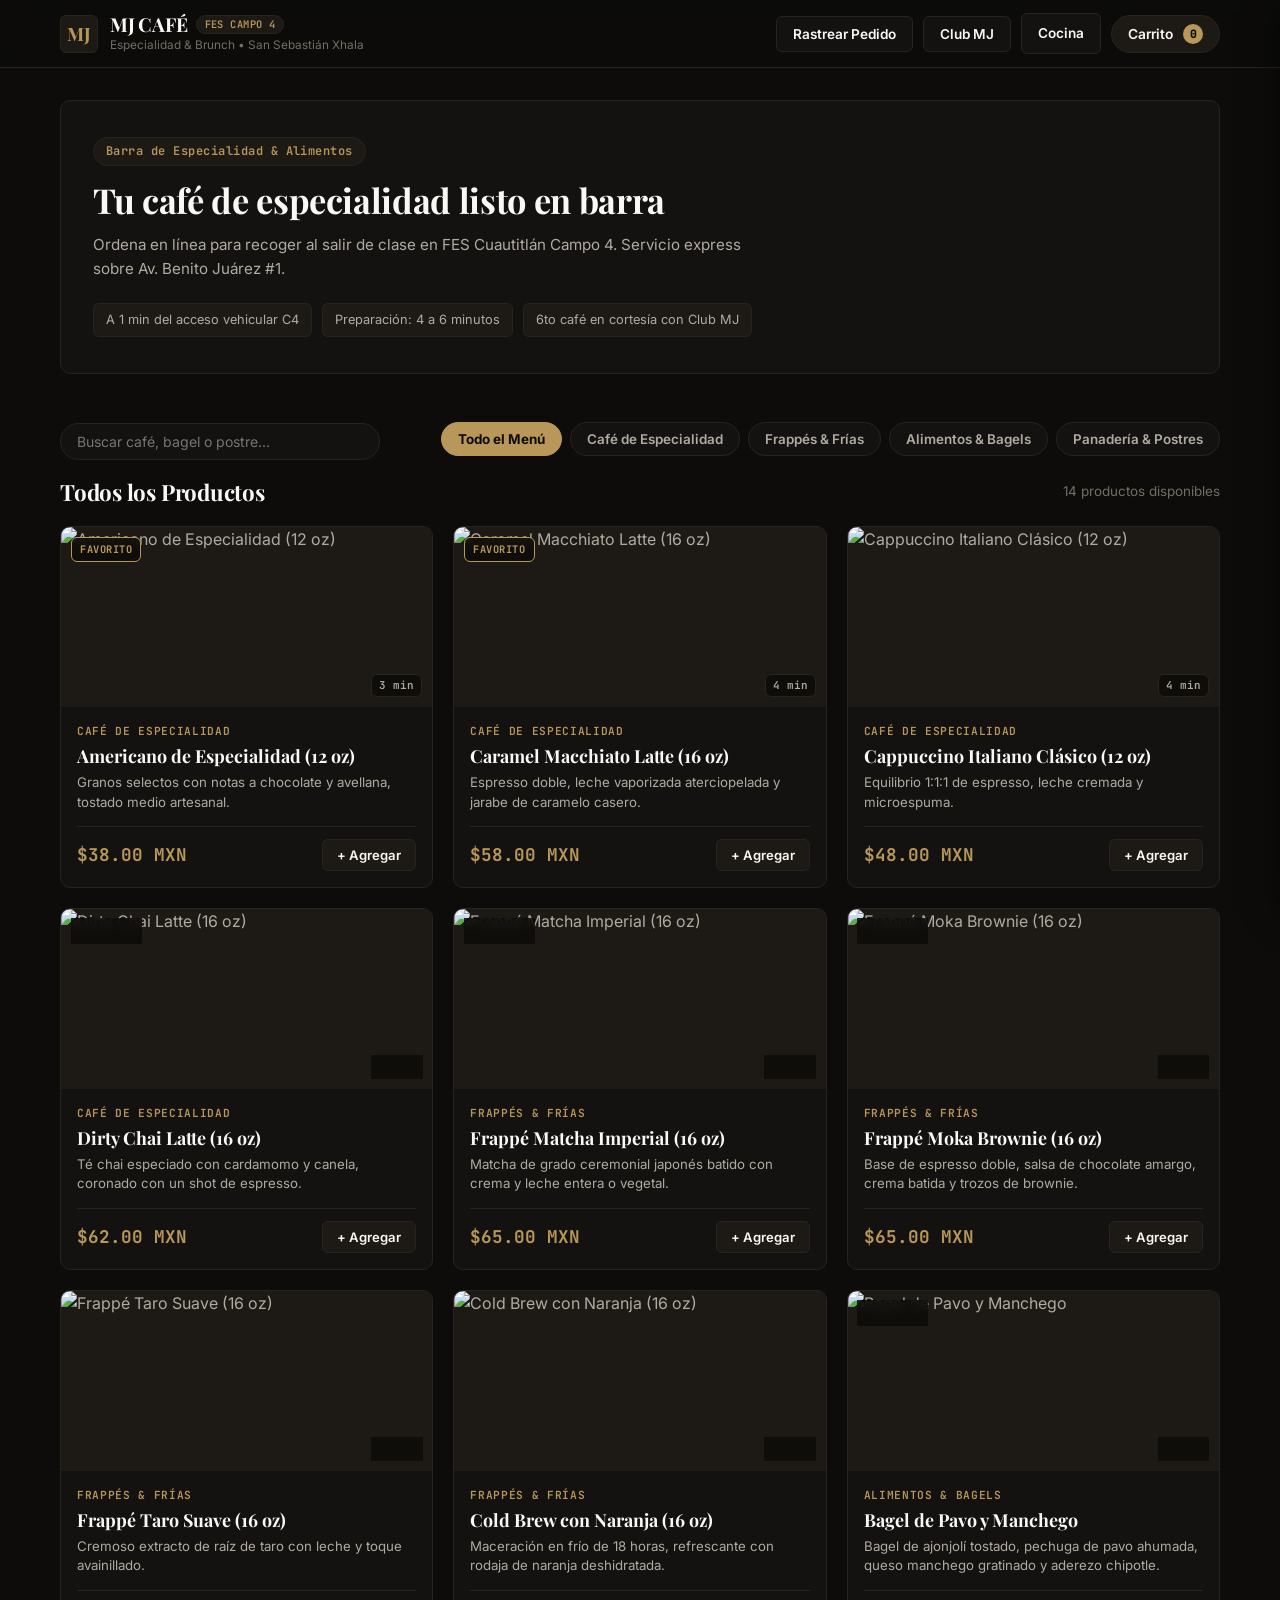
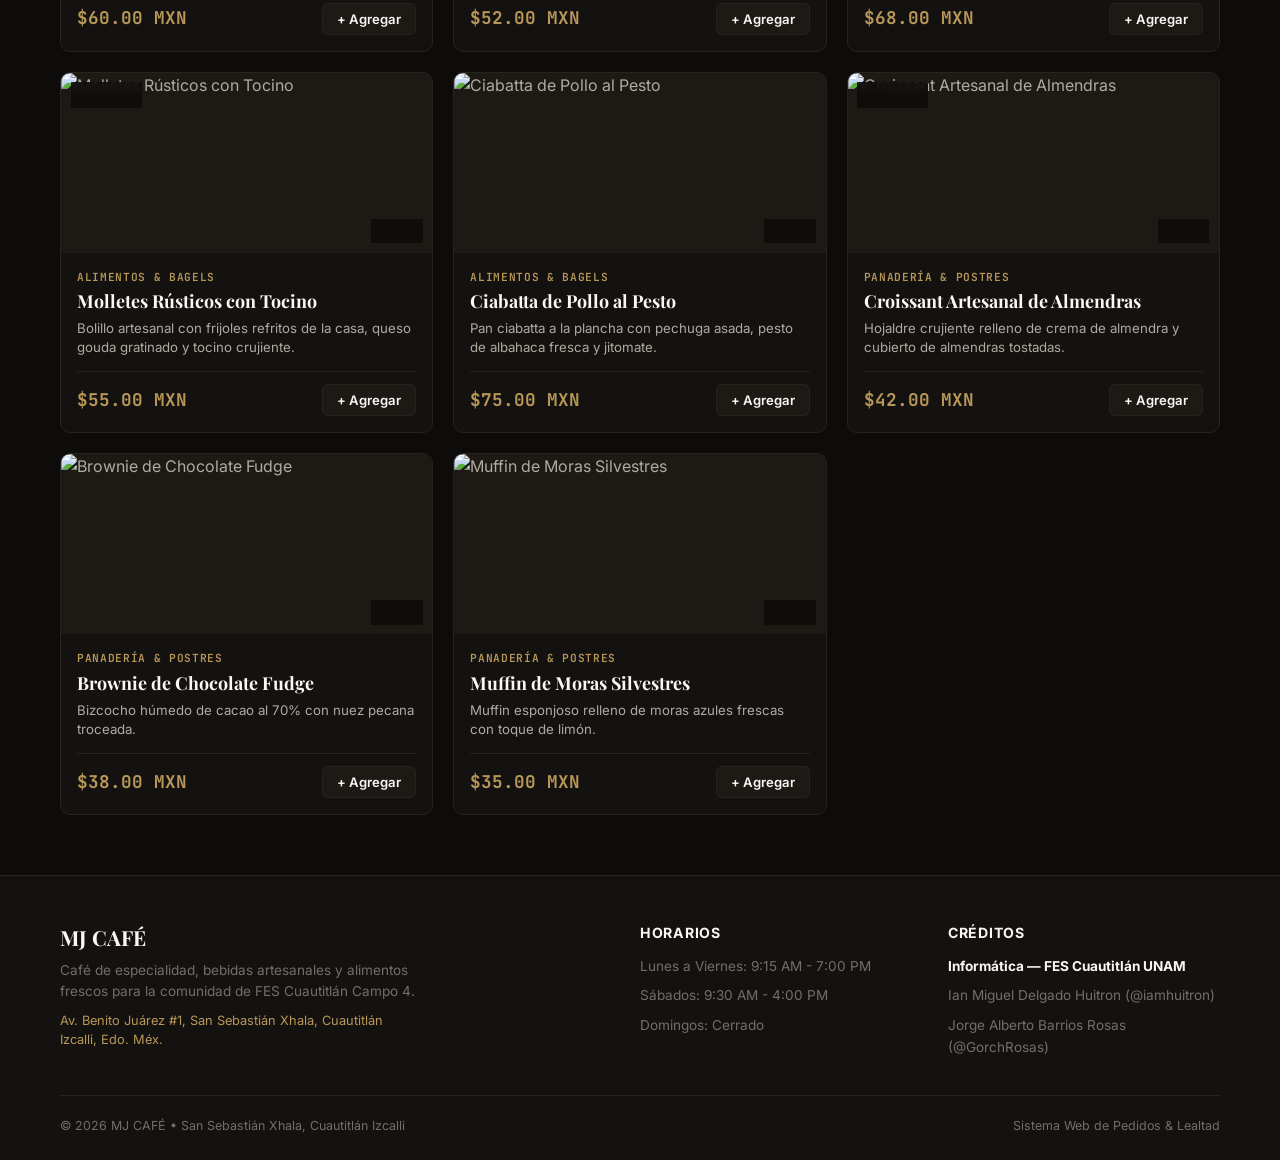
==== commit c61e22a6: "refactor: alinear a diseno editorial sobrio, eliminar exceso de emojis y animaciones innecesarias" ====
--- a/html/index.html
+++ b/html/index.html
@@ -3,13 +3,13 @@
 <head>
   <meta charset="UTF-8">
   <meta name="viewport" content="width=device-width, initial-scale=1.0, viewport-fit=cover">
-  <meta name="theme-color" content="#1c130e">
+  <meta name="theme-color" content="#0D0C0A">
   <title>MJ CAFÉ | Especialidad & Brunch - FES Cuautitlán Campo 4</title>
-  <meta name="description" content="Pide tu café de especialidad y alimentos para recoger entre clases en MJ Café, frente al acceso de FES Cuautitlán Campo 4.">
+  <meta name="description" content="Pide tu café de especialidad y alimentos para recoger en barra en MJ Café, frente al acceso de FES Cuautitlán Campo 4.">
   
   <link rel="preconnect" href="https://fonts.googleapis.com">
   <link rel="preconnect" href="https://fonts.gstatic.com" crossorigin>
-  <link href="https://fonts.googleapis.com/css2?family=Inter:wght@400;500;600;700;800&family=Playfair+Display:ital,wght@0,600;0,700;1,600&display=swap" rel="stylesheet">
+  <link href="https://fonts.googleapis.com/css2?family=Inter:wght@400;500;600;700&family=JetBrains+Mono:wght@500;700&family=Playfair+Display:ital,wght@0,600;0,700;1,600&display=swap" rel="stylesheet">
   
   <link rel="stylesheet" href="../css/style.css">
 </head>
@@ -21,31 +21,26 @@
       <div class="brand-wrapper">
         <div class="brand-logo-badge">MJ</div>
         <div class="brand-info">
-          <h1>MJ CAFÉ <span class="badge-fes">Frente a FES C4</span></h1>
+          <h1>MJ CAFÉ <span class="badge-fes">FES Campo 4</span></h1>
           <p>Especialidad & Brunch • San Sebastián Xhala</p>
         </div>
       </div>
 
       <div class="nav-actions">
-        <div id="backend-status-badge" style="font-size: 0.75rem; font-weight: 600; padding: 4px 10px; border-radius: 999px; background: #e8f5e9; color: #2e7d32; display: flex; align-items: center; gap: 6px;">
-          <span style="width: 8px; height: 8px; border-radius: 50%; background: #2e7d32;"></span>
-          <span id="backend-status-text">Conectando...</span>
-        </div>
-
         <button id="btn-open-track" class="btn btn-outline" style="font-size: 0.85rem;" title="Rastrear estado de mi pedido">
-          <span>🔍 Mi Pedido</span>
+          <span>Rastrear Pedido</span>
         </button>
 
         <button id="btn-open-loyalty" class="btn btn-outline" style="font-size: 0.85rem;" title="Consultar tarjeta de sellos">
-          <span>🎟️ Club MJ</span>
+          <span>Club MJ</span>
         </button>
 
         <a href="cocina.html" class="btn btn-outline" style="font-size: 0.85rem;" title="Abrir pantalla de barista">
-          <span>👨‍🍳 Cocina</span>
+          <span>Cocina</span>
         </a>
 
         <button id="btn-open-cart" class="btn btn-cart">
-          <span>🛒 Carrito</span>
+          <span>Carrito</span>
           <span id="cart-counter" class="cart-count">0</span>
         </button>
       </div>
@@ -58,46 +53,45 @@
       <div class="hero-banner">
         <div class="hero-content">
           <div class="hero-tag">
-            <span>⚡ Pide antes de salir de clase • Pasa directo a barra</span>
+            <span>Barra de Especialidad & Alimentos</span>
           </div>
-          <h2 class="hero-title font-serif">Tu café de especialidad listo en el cambio de clase</h2>
+          <h2 class="hero-title font-serif">Tu café de especialidad listo en barra</h2>
           <p class="hero-desc">
-            Olvídate de esperar 15 minutos en fila. Ordena desde tu celular mientras termina tu clase en Campo 4 y recógelo caliente y listo sobre Av. Benito Juárez #1.
+            Ordena en línea para recoger al salir de clase en FES Cuautitlán Campo 4. Servicio express sobre Av. Benito Juárez #1.
           </p>
           <div class="hero-highlights">
             <div class="hero-highlight-item">
-              <span>📍 A 1 min del acceso vehicular C4</span>
+              <span>A 1 min del acceso vehicular C4</span>
             </div>
             <div class="hero-highlight-item">
-              <span>⏱️ Preparación promedio: 4-6 min</span>
+              <span>Preparación: 4 a 6 minutos</span>
             </div>
             <div class="hero-highlight-item">
-              <span>🎁 6to café gratis con Club MJ</span>
+              <span>6to café en cortesía con Club MJ</span>
             </div>
           </div>
-          </div>
+        </div>
       </div>
     </div>
   </section>
-  <!-- =========================================================================
-       FILTRO POR CATEGORÍAS
-       ========================================================================= -->
+
+  <!-- FILTRO POR CATEGORÍAS & BUSCADOR -->
   <main class="container">
     <div class="menu-filters-bar">
       <div class="menu-search-box">
-        <input type="search" id="input-search-menu" class="form-control" placeholder="🔎 Buscar bebida, bagel o postre...">
+        <input type="search" id="input-search-menu" class="form-control" placeholder="Buscar café, bagel o postre...">
       </div>
 
       <div class="categories-wrapper" id="categories-container">
         <button class="category-tab active" data-category="all">
-          <span>✨ Todo el Menú</span>
+          <span>Todo el Menú</span>
         </button>
       </div>
     </div>
 
     <div class="section-header">
-      <h3 class="section-title font-serif" id="current-category-title">Todos los Favoritos</h3>
-      <span style="font-size: 0.88rem; color: var(--color-text-muted);" id="products-count-label">Cargando menú...</span>
+      <h3 class="section-title font-serif" id="current-category-title">Todos los Productos</h3>
+      <span style="font-size: 0.84rem; color: var(--color-text-muted);" id="products-count-label">Cargando menú...</span>
     </div>
 
     <div class="products-grid" id="products-grid"></div>
@@ -112,55 +106,54 @@
     </div>
 
     <div class="drawer-body">
-      <div id="cart-empty-message" style="text-align: center; padding: 40px 10px; color: var(--color-text-muted);">
-        <p style="font-size: 3rem; margin-bottom: 10px;">☕</p>
-        <p style="font-weight: 600;">Tu carrito está vacío</p>
-        <p style="font-size: 0.85rem; margin-top: 6px;">Agrega un espresso, frappé o bagel para tu recolección.</p>
+      <div id="cart-empty-message" style="text-align: center; padding: 48px 16px; color: var(--color-text-muted);">
+        <p style="font-weight: 600; color: var(--color-text); margin-bottom: 6px;">Tu carrito está vacío</p>
+        <p style="font-size: 0.85rem;">Agrega bebidas o alimentos del menú para tu pedido.</p>
       </div>
 
       <div class="cart-items-list" id="cart-items-container"></div>
 
       <!-- Formulario de recolección -->
       <form class="drawer-form" id="checkout-form">
-        <h4 style="font-size: 0.95rem; font-weight: 700; color:#f5efe6; border-bottom: 1px solid var(--color-border); padding-bottom: 6px;">
+        <h4 style="font-size: 0.88rem; font-weight: 700; color: var(--color-text); text-transform: uppercase; letter-spacing: 0.05em; border-bottom: 1px solid var(--color-border); padding-bottom: 6px;">
           Datos para Entrega en Barra
         </h4>
 
         <div class="form-group">
-          <label for="input-client-name">Tu Nombre *</label>
-          <input type="text" id="input-client-name" class="form-control" placeholder="Ej: Miguel Delgado" required>
+          <label for="input-client-name">Nombre y Apellido *</label>
+          <input type="text" id="input-client-name" class="form-control" placeholder="Ej: Ian Delgado" required>
         </div>
 
         <div class="form-group">
           <label for="input-client-phone">Número de WhatsApp (10 dígitos) *</label>
-          <input type="tel" id="input-client-phone" class="form-control" placeholder="Ej: 5512345678" pattern="[0-9]{10}" required>
-          <span style="font-size: 0.72rem; color: var(--color-accent); font-weight: 600;">
-            🎁 Acumularás 1 sello automático en Club MJ con este número.
+          <input type="tel" id="input-client-phone" class="form-control" placeholder="5512345678" pattern="[0-9]{10}" required>
+          <span style="font-size: 0.72rem; color: var(--color-accent); font-weight: 500;">
+            Acumula sellos en Club MJ automáticamente con este número.
           </span>
         </div>
 
         <div class="form-group">
-          <label for="select-pickup-time">¿Cuándo pasas a recogerlo? *</label>
+          <label for="select-pickup-time">Horario de Recolección *</label>
           <select id="select-pickup-time" class="form-control" required>
-            <option value="En 10 minutos (cambio de clase)">⚡ En 10 minutos (cambio de clase inmediato)</option>
+            <option value="En 10 minutos (cambio de clase)">En 10 minutos (cambio de clase)</option>
             <option value="En 20 minutos">En 20 minutos</option>
             <option value="En 35 minutos">En 35 minutos</option>
-            <option value="Al terminar bloque de clases (13:00 hrs)">Al terminar bloque de clases (13:00 hrs)</option>
-            <option value="Al terminar bloque de clases (15:00 hrs)">Al terminar bloque de clases (15:00 hrs)</option>
+            <option value="Fin de bloque (13:00 hrs)">Fin de bloque (13:00 hrs)</option>
+            <option value="Fin de bloque (15:00 hrs)">Fin de bloque (15:00 hrs)</option>
           </select>
         </div>
 
         <div class="form-group">
           <label for="select-payment-method">Método de Pago</label>
           <select id="select-payment-method" class="form-control">
-            <option value="efectivo_en_barra">💵 Efectivo en barra al recoger</option>
-            <option value="transferencia_spei">📱 Transferencia SPEI / Dimo</option>
+            <option value="efectivo_en_barra">Efectivo en barra al recoger</option>
+            <option value="transferencia_spei">Transferencia SPEI / Dimo</option>
           </select>
         </div>
 
         <div class="form-group">
-          <label for="input-order-notes">Notas para el Barista (Opcional)</label>
-          <input type="text" id="input-order-notes" class="form-control" placeholder="Ej: Leche deslactosada, poco hielo...">
+          <label for="input-order-notes">Instrucciones o personalización (Opcional)</label>
+          <input type="text" id="input-order-notes" class="form-control" placeholder="Ej: leche deslactosada, poco hielo...">
         </div>
       </form>
     </div>
@@ -170,7 +163,7 @@
         <span class="drawer-total-label">Total a Pagar:</span>
         <span class="drawer-total-amount" id="cart-total-amount">$0.00 MXN</span>
       </div>
-      <button id="btn-submit-order" class="btn btn-primary" style="width: 100%; padding: 14px; font-size: 1rem;" disabled>
+      <button id="btn-submit-order" class="btn btn-primary" style="width: 100%; padding: 13px; font-size: 0.95rem;" disabled>
         Confirmar Pedido Express
       </button>
     </div>
@@ -181,28 +174,27 @@
     <div class="modal-card">
       <button class="drawer-close" id="btn-close-track" style="position: absolute; top: 16px; right: 16px;">&times;</button>
 
-      <div style="text-align: center; margin-bottom: 16px;">
-        <span style="font-size: 2.2rem;">🎟️</span>
-        <h3 class="font-serif" style="font-size: 1.45rem; margin-top: 4px;">Rastrear mi Pedido</h3>
-        <p style="font-size: 0.85rem; color: #2c1810;">
-          Ingresa tu folio para ver si tu pedido ya está listo para recoger en barra.
+      <div style="text-align: center; margin-bottom: 20px;">
+        <h3 class="font-serif" style="font-size: 1.4rem; color: var(--color-text);">Rastrear Pedido</h3>
+        <p style="font-size: 0.84rem; color: var(--color-text-muted); margin-top: 4px;">
+          Ingresa tu folio para consultar el estado de tu preparación en barra.
         </p>
       </div>
 
       <div style="display: flex; gap: 8px; margin-bottom: 16px;">
-        <input type="text" id="input-track-folio" class="form-control" placeholder="Ej: MJ-2026-101" style="flex-grow: 1; text-transform: uppercase;">
-        <button id="btn-search-folio" class="btn btn-primary" style="padding: 10px 16px;">Buscar</button>
-      </div>
-
-      <div id="track-result-box" style="display: none; background: #ffffff; color: #26211d; border: 1px solid var(--color-border); border-radius: var(--radius-md); padding: 16px;">
+        <input type="text" id="input-track-folio" class="form-control" placeholder="Ej: MJ-2026-101" style="flex-grow: 1; text-transform: uppercase; font-family: var(--font-mono);">
+        <button id="btn-search-folio" class="btn btn-primary" style="padding: 10px 18px;">Buscar</button>
+      </div>
+
+      <div id="track-result-box" style="display: none; background-color: var(--color-surface-elevated); color: var(--color-text); border: 1px solid var(--color-border); border-radius: var(--radius-sm); padding: 16px;">
         <div style="display: flex; justify-content: space-between; align-items: center; margin-bottom: 8px;">
-          <strong id="track-res-folio" style="font-size: 1.05rem; color: var(--color-primary);">MJ-2026-101</strong>
+          <strong id="track-res-folio" style="font-size: 1.05rem; font-family: var(--font-mono); color: var(--color-accent);">MJ-2026-101</strong>
           <span id="track-res-badge" class="badge-fes">LISTO</span>
         </div>
         <div id="track-res-client" style="font-size: 0.88rem; font-weight: 600; margin-bottom: 4px;"></div>
         <div id="track-res-pickup" style="font-size: 0.82rem; color: var(--color-text-muted); margin-bottom: 10px;"></div>
         <ul id="track-res-items" style="font-size: 0.85rem; padding-left: 18px; margin-bottom: 10px;"></ul>
-        <div id="track-res-total" style="font-weight: 800; font-size: 0.95rem; border-top: 1px solid var(--color-border); padding-top: 8px;"></div>
+        <div id="track-res-total" style="font-family: var(--font-mono); font-weight: 700; font-size: 0.95rem; border-top: 1px solid var(--color-border); padding-top: 8px; color: var(--color-accent);"></div>
       </div>
     </div>
   </div>
@@ -212,44 +204,43 @@
     <div class="modal-card">
       <button class="drawer-close" id="btn-close-loyalty" style="position: absolute; top: 16px; right: 16px;">&times;</button>
       
-      <div style="text-align: center; margin-bottom: 16px;">
-        <span style="font-size: 2.2rem;">🎟️</span>
-        <h3 class="font-serif" style="font-size: 1.5rem; margin-top: 4px;">Club MJ Lealtad</h3>
-        <p style="font-size: 0.85rem; color: #000000;">
-          Por cada 5 compras, tu 6to café americano o latte corre por nuestra cuenta.
+      <div style="text-align: center; margin-bottom: 20px;">
+        <h3 class="font-serif" style="font-size: 1.45rem; color: var(--color-text);">Club MJ Lealtad</h3>
+        <p style="font-size: 0.84rem; color: var(--color-text-muted); margin-top: 4px;">
+          Por cada 5 compras registradas con tu número, tu 6to café corre por cuenta de la casa.
         </p>
       </div>
 
       <div style="display: flex; gap: 8px; margin-bottom: 16px;">
-        <input type="tel" id="input-search-loyalty-phone" class="form-control" placeholder="Tus 10 dígitos (ej: 5512345678)" style="flex-grow: 1;">
-        <button id="btn-search-loyalty" class="btn btn-accent" style="padding: 10px 16px;">Consultar</button>
+        <input type="tel" id="input-search-loyalty-phone" class="form-control" placeholder="10 dígitos (ej: 5512345678)" style="flex-grow: 1; font-family: var(--font-mono);">
+        <button id="btn-search-loyalty" class="btn btn-accent" style="padding: 10px 18px;">Consultar</button>
       </div>
 
       <div class="stamp-card-ui" id="stamp-card-display">
         <div class="stamp-card-header">
           <div>
-            <div style="font-size: 0.72rem; text-transform: uppercase; letter-spacing: 0.05em; color: #555555;">Tarjeta Digital</div>
-            <strong id="loyalty-client-name" style="font-size: 1.1rem;">Alumno FES C4</strong>
+            <div style="font-size: 0.7rem; text-transform: uppercase; font-family: var(--font-mono); letter-spacing: 0.05em; color: var(--color-text-muted);">Tarjeta Digital</div>
+            <strong id="loyalty-client-name" style="font-size: 1.05rem; color: var(--color-text);">Alumno FES C4</strong>
           </div>
-          <span class="badge-fes" style="background: rgba(255,255,255,0.15); color: #fff; border-color: rgba(255,255,255,0.3);">FES C4</span>
+          <span class="badge-fes">FES C4</span>
         </div>
 
         <div class="stamp-grid" id="stamp-grid-icons">
-          <div class="stamp-circle stamped" title="Sello 1">☕</div>
-          <div class="stamp-circle stamped" title="Sello 2">☕</div>
-          <div class="stamp-circle stamped" title="Sello 3">☕</div>
-          <div class="stamp-circle stamped" title="Sello 4">☕</div>
-          <div class="stamp-circle stamped" title="Sello 5">☕</div>
-          <div class="stamp-circle reward-stamp" title="¡6to Café Gratis!">🎁</div>
-        </div>
-
-        <div style="margin-top: 16px; text-align: center; font-size: 0.84rem; color: #ffdfba;" id="loyalty-status-msg">
-          ¡Llevas 5 de 6 sellos! Con tu siguiente pedido desbloqueas tu café gratis.
+          <div class="stamp-circle stamped" title="Sello 1">1</div>
+          <div class="stamp-circle stamped" title="Sello 2">2</div>
+          <div class="stamp-circle stamped" title="Sello 3">3</div>
+          <div class="stamp-circle stamped" title="Sello 4">4</div>
+          <div class="stamp-circle stamped" title="Sello 5">5</div>
+          <div class="stamp-circle reward-stamp" title="6to Café Gratis">6★</div>
+        </div>
+
+        <div style="margin-top: 14px; text-align: center; font-size: 0.82rem; color: var(--color-text-body);" id="loyalty-status-msg">
+          5 de 6 sellos acumulados. Con tu siguiente pedido desbloqueas tu café de cortesía.
         </div>
 
         <div style="margin-top: 14px; text-align: center; display: none;" id="loyalty-redeem-container">
-          <button id="btn-redeem-reward" class="btn btn-accent" style="width: 100%; font-weight: 700;">
-            🎁 Canjear Café de Cortesía Ahora
+          <button id="btn-redeem-reward" class="btn btn-primary" style="width: 100%; font-weight: 700;">
+            Canjear Café de Cortesía
           </button>
         </div>
       </div>
@@ -259,30 +250,27 @@
   <!-- MODAL: CONFIRMACIÓN DE PEDIDO -->
   <div class="modal-backdrop" id="confirmation-modal">
     <div class="modal-card" style="text-align: center;">
-<div style="font-size: 3.5rem; margin-bottom: 10px;">
-    <span class="party-icon">🎉</span>
-</div>
-    <h3 class="font-serif" style="font-size: 1.6rem; color: var(--color-primary);">¡Pedido Registrado con Éxito!</h3>
-      <p style="font-size: 0.92rem; color: #2c1810;  margin: 8px 0 20px;">
-        El barista de MJ Café ya tiene tu comanda en preparación.
+      <h3 class="font-serif" style="font-size: 1.5rem; color: var(--color-text); margin-bottom: 6px;">Pedido Confirmado</h3>
+      <p style="font-size: 0.88rem; color: var(--color-text-muted); margin-bottom: 20px;">
+        La comanda ha sido enviada al barista. Muestra tu folio en barra al recoger.
       </p>
 
-      <div style="background-color: var(--color-bg); padding: 18px; border-radius: var(--radius-md); border: 1px dashed var(--color-accent); margin-bottom: 24px;">
-        <div style="font-size: 0.8rem; text-transform: uppercase; color: #c5b2a0; font-weight: 700;">Tu Folio de Recolección</div>
-        <div id="confirmed-folio" style="font-size: 1.8rem; font-weight: 800; color: #ffd166; letter-spacing: 0.05em; margin: 4px 0;">MJ-2026-000</div>
-        <div id="confirmed-pickup-time" style="font-size: 0.88rem; color: var(--color-accent); font-weight: 600;">Hora estimada: En 10 minutos</div>
-        <div id="confirmed-total" style="font-size: 1rem; font-weight: 700; color: #ffffff; margin-top: 6px;">Total: $0.00 MXN</div>
-        <div id="confirmed-stamps" style="font-size: 0.82rem; color: #ffdfba; font-weight: 600; margin-top: 6px;">🎟️ Club MJ: Sellos actualizados</div>
+      <div style="background-color: var(--color-surface-elevated); padding: 18px; border-radius: var(--radius-sm); border: 1px solid var(--color-border); margin-bottom: 22px;">
+        <div style="font-size: 0.72rem; text-transform: uppercase; font-family: var(--font-mono); color: var(--color-text-muted); font-weight: 600; letter-spacing: 0.05em;">Folio de Recolección</div>
+        <div id="confirmed-folio" style="font-family: var(--font-mono); font-size: 1.85rem; font-weight: 700; color: var(--color-accent); letter-spacing: 0.04em; margin: 6px 0;">MJ-2026-000</div>
+        <div id="confirmed-pickup-time" style="font-size: 0.84rem; color: var(--color-text-body); font-weight: 500;">Hora estimada: En 10 minutos</div>
+        <div id="confirmed-total" style="font-family: var(--font-mono); font-size: 0.95rem; font-weight: 700; color: var(--color-text); margin-top: 6px;">Total: $0.00 MXN</div>
+        <div id="confirmed-stamps" style="font-size: 0.8rem; color: var(--color-accent); font-weight: 600; margin-top: 8px;">Club MJ: Sellos actualizados</div>
       </div>
 
       <div style="display: flex; flex-direction: column; gap: 10px;">
-        <a id="btn-whatsapp-order" href="#" target="_blank" rel="noopener" class="btn btn-accent" style="width: 100%; background: #25D366; color: #fff;">
-          📲 Enviar Comanda por WhatsApp (Opcional)
+        <a id="btn-whatsapp-order" href="#" target="_blank" rel="noopener" class="btn btn-outline" style="width: 100%;">
+          Enviar Comanda por WhatsApp
         </a>
         <a href="cocina.html" class="btn btn-outline" style="width: 100%;">
-          👨‍🍳 Ver en Pantalla de Cocina (KDS)
+          Ver Pantalla de Cocina (KDS)
         </a>
-        <button id="btn-close-confirmation" class="btn btn-primary" style="width: 100%;">Listo, volver al menú</button>
+        <button id="btn-close-confirmation" class="btn btn-primary" style="width: 100%;">Volver al menú</button>
       </div>
     </div>
   </div>
@@ -296,8 +284,8 @@
           <p>
             Café de especialidad, bebidas artesanales y alimentos frescos para la comunidad de FES Cuautitlán Campo 4.
           </p>
-          <p style="margin-top: 10px; font-size: 0.82rem; color: #ffdfba;">
-            📍 Av. Benito Juárez #1, San Sebastián Xhala, Cuautitlán Izcalli, Edo. Méx.
+          <p style="margin-top: 10px; font-size: 0.8rem; color: var(--color-accent);">
+            Av. Benito Juárez #1, San Sebastián Xhala, Cuautitlán Izcalli, Edo. Méx.
           </p>
         </div>
 
@@ -313,7 +301,7 @@
         <div class="footer-col">
           <h4>Créditos</h4>
           <ul class="footer-links">
-            <li><strong style="color: #fff;">Informática — FES Cuautitlán UNAM</strong></li>
+            <li><strong>Informática — FES Cuautitlán UNAM</strong></li>
             <li>Ian Miguel Delgado Huitron (@iamhuitron)</li>
             <li>Jorge Alberto Barrios Rosas (@GorchRosas)</li>
           </ul>
@@ -332,7 +320,7 @@
     <button class="btn-floating-cart" id="btn-floating-cart-action">
       <div class="floating-cart-left">
         <span class="floating-cart-badge" id="floating-cart-count">0</span>
-        <span class="floating-cart-label">Ver Pedido</span>
+        <span class="floating-cart-label">Ver Carrito</span>
       </div>
       <div class="floating-cart-right">
         <span id="floating-cart-total">$0.00 MXN</span>
@@ -344,27 +332,22 @@
   <!-- BARRA DE NAVEGACIÓN MÓVIL INFERIOR (Dock) -->
   <nav class="mobile-bottom-nav" aria-label="Navegación móvil">
     <button class="mob-nav-btn active" id="mob-nav-menu" title="Ver Menú">
-      <span class="mob-nav-icon">☕</span>
       <span class="mob-nav-label">Menú</span>
     </button>
     <button class="mob-nav-btn" id="mob-nav-track" title="Rastrear Pedido">
-      <span class="mob-nav-icon">🔍</span>
       <span class="mob-nav-label">Mi Pedido</span>
     </button>
     <button class="mob-nav-btn" id="mob-nav-loyalty" title="Club MJ Lealtad">
-      <span class="mob-nav-icon">🎟️</span>
       <span class="mob-nav-label">Club MJ</span>
     </button>
     <a href="cocina.html" class="mob-nav-btn" title="Pantalla Barista Cocina">
-      <span class="mob-nav-icon">👨‍🍳</span>
       <span class="mob-nav-label">Cocina</span>
     </a>
     <button class="mob-nav-btn" id="mob-nav-cart" title="Ver Carrito">
       <span class="mob-nav-icon-wrapper">
-        <span class="mob-nav-icon">🛒</span>
+        <span class="mob-nav-label">Carrito</span>
         <span id="mob-cart-badge" class="mob-nav-badge">0</span>
       </span>
-      <span class="mob-nav-label">Carrito</span>
     </button>
   </nav>
 
--- a/css/style.css
+++ b/css/style.css
@@ -1,68 +1,91 @@
 /* ==============================================================================
-   PROYECTO: SaaS MJ CAFÉ - FES Cuautitlán Campo 4
-   ARCHIVO: css/style.css
-   DISEÑO: Minimalista, moderno, paleta de café de especialidad y brunch artesanal
+   MJ CAFÉ — FES Cuautitlán Campo 4
+   Sistema de Pedidos en Barra & Programa de Lealtad
+   Estética: Sartorial Editorial & High-Performance Engineering
+   Desarrollado por: Ian Miguel Delgado Huitron (@iamhuitron) & Jorge Alberto Barrios Rosas (@GorchRosas)
    ============================================================================== */
 
 :root {
-  --color-primary: #2c1810;
-  --color-primary-light: #44271c;
-  --color-accent: #c89d66;
-  --color-accent-hover: #b3864d;
-  --color-accent-soft: #f7efe4;
-  --color-bg: #1c130e;
-  --color-surface: #ffffff;
-  --color-surface-hover: #fcfbfa;
-  --color-text: #26211d;
-  --color-text-muted: #746c65;
-  --color-border: #e9e2d8;
-  --color-success: #2e7d32;
-  --color-success-soft: #e8f5e9;
-  --color-warning: #ed6c02;
-  --color-warning-soft: #fff4e5;
-  --color-danger: #d32f2f;
-  
-  --font-sans: 'Inter', -apple-system, BlinkMacSystemFont, 'Segoe UI', Roboto, Helvetica, Arial, sans-serif;
+  /* Paleta Maestra (Dark Mode Editorial) */
+  --color-bg: #0D0C0A;                 /* Obsidian Void */
+  --color-surface: #141210;            /* Espresso Surface */
+  --color-surface-elevated: #1D1A16;   /* Menús / Inputs / Capas elevadas */
+  --color-surface-hover: #23201B;
+  --color-border: #262420;             /* Borde sutil 1px */
+  --color-border-focus: #B89758;
+
+  /* Acentos de Firma */
+  --color-accent: #B89758;             /* Oro Viejo / Primario */
+  --color-accent-hover: #D4B87A;       /* Champagne */
+  --color-accent-soft: rgba(184, 151, 88, 0.10);
+  --color-accent-glow: rgba(184, 151, 88, 0.25);
+
+  /* Estados Funcionales */
+  --color-wine: #611624;               /* Vino Imperial */
+  --color-success: #1B3B2B;            /* Verde Bosque */
+  --color-success-text: #78C69B;
+  --color-warning: #5A3510;
+  --color-warning-text: #E8A858;
+  --color-danger: #611624;
+  --color-danger-text: #E87A7A;
+
+  /* Tipografías & Textos */
+  --color-text: #FAF8F5;               /* Ivory Cream (Títulos / Contraste) */
+  --color-text-body: #B0ABA0;          /* Texto de lectura */
+  --color-text-muted: #736E66;         /* Metadatos */
+
+  --font-sans: 'Inter', -apple-system, BlinkMacSystemFont, 'Segoe UI', Roboto, sans-serif;
   --font-serif: 'Playfair Display', Georgia, serif;
-  
-  --radius-sm: 8px;
-  --radius-md: 14px;
-  --radius-lg: 22px;
+  --font-mono: 'JetBrains Mono', monospace;
+
+  /* Geometría */
+  --radius-sm: 6px;
+  --radius-md: 10px;
+  --radius-lg: 16px;
   --radius-full: 9999px;
-  
-  --shadow-sm: 0 2px 8px rgba(44, 24, 16, 0.05);
-  --shadow-md: 0 8px 24px rgba(44, 24, 16, 0.08);
-  --shadow-lg: 0 16px 40px rgba(44, 24, 16, 0.14);
-  
-  --transition: all 0.25s cubic-bezier(0.16, 1, 0.3, 1);
-  --header-height: 74px;
-}
-
-/* Reset básico */
+
+  --shadow-subtle: 0 4px 20px rgba(0, 0, 0, 0.35);
+  --shadow-elevated: 0 12px 32px rgba(0, 0, 0, 0.55);
+
+  --transition-fast: all 0.15s ease-out;
+  --transition: all 0.2s cubic-bezier(0.16, 1, 0.3, 1);
+  --header-height: 68px;
+}
+
+/* --------------------------------------------------------------------------
+   RESET Y BASE
+   -------------------------------------------------------------------------- */
 *, *::before, *::after {
   box-sizing: border-box;
   margin: 0;
   padding: 0;
 }
 
+html {
+  scroll-behavior: smooth;
+}
+
 body {
   font-family: var(--font-sans);
   background-color: var(--color-bg);
-  color: var(--color-text);
+  color: var(--color-text-body);
   line-height: 1.6;
   -webkit-font-smoothing: antialiased;
   min-height: 100vh;
 }
 
-/* Tipografía */
 h1, h2, h3, h4 {
-  color: var(--color-primary);
+  color: var(--color-text);
   font-weight: 700;
   line-height: 1.25;
 }
 
 .font-serif {
   font-family: var(--font-serif);
+}
+
+.font-mono {
+  font-family: var(--font-mono);
 }
 
 a {
@@ -78,7 +101,6 @@
   outline: none;
 }
 
-/* Contenedor central */
 .container {
   width: 100%;
   max-width: 1200px;
@@ -93,9 +115,9 @@
   position: sticky;
   top: 0;
   z-index: 50;
-  background-color: rgba(250, 247, 242, 0.94);
-  backdrop-filter: blur(12px);
-  -webkit-backdrop-filter: blur(12px);
+  background-color: rgba(13, 12, 10, 0.92);
+  backdrop-filter: blur(14px);
+  -webkit-backdrop-filter: blur(14px);
   border-bottom: 1px solid var(--color-border);
   height: var(--header-height);
   display: flex;
@@ -116,48 +138,51 @@
 }
 
 .brand-logo-badge {
-  width: 44px;
-  height: 44px;
-  background: linear-gradient(135deg, var(--color-primary), var(--color-primary-light));
-  color: #ffffff;
-  border-radius: var(--radius-md);
+  width: 38px;
+  height: 38px;
+  background-color: var(--color-surface-elevated);
+  border: 1px solid var(--color-border);
+  color: var(--color-accent);
+  border-radius: var(--radius-sm);
   display: flex;
   align-items: center;
   justify-content: center;
-  font-weight: 800;
+  font-family: var(--font-serif);
+  font-weight: 700;
+  font-size: 1.15rem;
+}
+
+.brand-info h1 {
+  font-family: var(--font-serif);
   font-size: 1.2rem;
-  box-shadow: 0 4px 12px rgba(44, 24, 16, 0.2);
-}
-
-.brand-info h1 {
-  font-size: 1.25rem;
-  letter-spacing: -0.02em;
+  letter-spacing: -0.01em;
   display: flex;
   align-items: center;
   gap: 8px;
 }
 
 .brand-info p {
-  font-size: 0.78rem;
+  font-size: 0.74rem;
   color: var(--color-text-muted);
-  font-weight: 500;
 }
 
 .badge-fes {
-  background-color: var(--color-accent-soft);
-  color: var(--color-primary);
-  font-size: 0.68rem;
-  font-weight: 700;
+  background-color: var(--color-surface-elevated);
+  color: var(--color-accent);
+  font-family: var(--font-mono);
+  font-size: 0.65rem;
+  font-weight: 600;
   padding: 2px 8px;
   border-radius: var(--radius-full);
-  border: 1px solid rgba(200, 157, 102, 0.35);
+  border: 1px solid var(--color-border);
+  letter-spacing: 0.04em;
   text-transform: uppercase;
 }
 
 .nav-actions {
   display: flex;
   align-items: center;
-  gap: 12px;
+  gap: 10px;
 }
 
 /* Botones genéricos */
@@ -166,31 +191,34 @@
   align-items: center;
   justify-content: center;
   gap: 8px;
-  padding: 10px 18px;
-  border-radius: var(--radius-md);
-  font-size: 0.9rem;
+  padding: 9px 16px;
+  border-radius: var(--radius-sm);
+  font-size: 0.86rem;
   font-weight: 600;
-  transition: var(--transition);
+  transition: var(--transition-fast);
 }
 
 .btn-primary {
-  background-color: var(--color-primary);
-  color: #ffffff;
+  background-color: var(--color-accent);
+  color: #0D0C0A;
+  border: 1px solid var(--color-accent);
+  font-weight: 700;
 }
 
 .btn-primary:hover {
-  background-color: var(--color-primary-light);
-  transform: translateY(-1px);
-  box-shadow: var(--shadow-sm);
+  background-color: var(--color-accent-hover);
+  border-color: var(--color-accent-hover);
 }
 
 .btn-accent {
+  background-color: var(--color-surface-elevated);
+  border: 1px solid var(--color-accent);
+  color: var(--color-accent);
+}
+
+.btn-accent:hover {
   background-color: var(--color-accent);
-  color: #ffffff;
-}
-
-.btn-accent:hover {
-  background-color: var(--color-accent-hover);
+  color: #0D0C0A;
 }
 
 .btn-outline {
@@ -200,57 +228,58 @@
 }
 
 .btn-outline:hover {
-  background-color: var(--color-accent-soft);
   border-color: var(--color-accent);
+  color: var(--color-accent);
+  background-color: var(--color-surface-elevated);
 }
 
 .btn-cart {
   position: relative;
-  background-color: var(--color-primary);
-  color: #ffffff;
-  padding: 10px 18px;
+  background-color: var(--color-surface-elevated);
+  border: 1px solid var(--color-border);
+  color: var(--color-text);
+  padding: 8px 16px;
   border-radius: var(--radius-full);
+  display: inline-flex;
+  align-items: center;
+  gap: 6px;
+  font-size: 0.86rem;
+}
+
+.btn-cart:hover {
+  border-color: var(--color-accent);
+  color: var(--color-accent);
 }
 
 .cart-count {
   background-color: var(--color-accent);
-  color: #ffffff;
-  font-size: 0.75rem;
-  font-weight: 700;
-  width: 22px;
-  height: 22px;
+  color: #0D0C0A;
+  font-family: var(--font-mono);
+  font-size: 0.72rem;
+  font-weight: 800;
+  min-width: 20px;
+  height: 20px;
   border-radius: 50%;
   display: inline-flex;
   align-items: center;
   justify-content: center;
-  margin-left: 6px;
+  margin-left: 4px;
 }
 
 /* --------------------------------------------------------------------------
-   HERO / BANNER DE RECOLECCIÓN FES C4
+   HERO / EDITORIAL BANNER
    -------------------------------------------------------------------------- */
 .hero-section {
-  padding: 40px 0 24px;
+  padding: 32px 0 20px;
 }
 
 .hero-banner {
-  background: linear-gradient(135deg, #5c3a21 0%, #7a4b2a 60%, #8c5630 100%);
-  color: #ffffff;
-  border-radius: var(--radius-lg);
-  padding: 40px;
+  background-color: var(--color-surface);
+  border: 1px solid var(--color-border);
+  border-radius: var(--radius-md);
+  padding: 36px 32px;
   position: relative;
   overflow: hidden;
-  box-shadow: var(--shadow-md);
-}
-
-.hero-banner::after {
-  content: '☕';
-  position: absolute;
-  right: -20px;
-  bottom: -40px;
-  font-size: 14rem;
-  opacity: 0.05;
-  pointer-events: none;
 }
 
 .hero-content {
@@ -263,119 +292,148 @@
   display: inline-flex;
   align-items: center;
   gap: 8px;
-  background-color: rgba(200, 157, 102, 0.22);
-  color: #ffdfba;
-  padding: 6px 14px;
+  background-color: var(--color-surface-elevated);
+  border: 1px solid var(--color-border);
+  color: var(--color-accent);
+  padding: 4px 12px;
   border-radius: var(--radius-full);
-  font-size: 0.82rem;
+  font-size: 0.75rem;
+  font-family: var(--font-mono);
   font-weight: 600;
-  margin-bottom: 16px;
-  border: 1px solid rgba(200, 157, 102, 0.3);
+  margin-bottom: 14px;
+  letter-spacing: 0.04em;
 }
 
 .hero-title {
-  color: #ffffff;
-  font-size: 2.35rem;
-  font-weight: 800;
-  letter-spacing: -0.03em;
-  margin-bottom: 14px;
-  line-height: 1.18;
+  font-family: var(--font-serif);
+  color: var(--color-text);
+  font-size: 2.15rem;
+  font-weight: 700;
+  line-height: 1.2;
+  margin-bottom: 12px;
+  letter-spacing: -0.01em;
 }
 
 .hero-desc {
-  color: #f0e6dc;
-  font-size: 1.05rem;
-  margin-bottom: 24px;
-  font-weight: 400;
+  color: var(--color-text-body);
+  font-size: 0.95rem;
+  line-height: 1.55;
+  margin-bottom: 22px;
 }
 
 .hero-highlights {
   display: flex;
   flex-wrap: wrap;
-  gap: 16px;
+  gap: 10px;
+}
+
+.hero-highlight-item {
+  display: flex;
+  align-items: center;
+  gap: 6px;
+  background-color: var(--color-surface-elevated);
+  border: 1px solid var(--color-border);
+  padding: 6px 12px;
+  border-radius: var(--radius-sm);
+  font-size: 0.8rem;
+  color: var(--color-text-body);
+}
+
+/* --------------------------------------------------------------------------
+   BARRA DE FILTROS & BUSCADOR
+   -------------------------------------------------------------------------- */
+.menu-filters-bar {
+  display: flex;
+  flex-wrap: wrap;
+  gap: 12px;
+  align-items: center;
+  justify-content: space-between;
+  margin: 28px 0 18px;
+}
+
+.menu-search-box {
+  min-width: 240px;
+  flex-grow: 1;
+  max-width: 320px;
+}
+
+.menu-search-box input {
+  width: 100%;
+  background-color: var(--color-surface);
+  border: 1px solid var(--color-border);
+  color: var(--color-text);
+  border-radius: var(--radius-full);
+  padding: 9px 16px;
   font-size: 0.88rem;
-  color: #f7efe4;
-}
-
-.hero-highlight-item {
-  display: flex;
-  align-items: center;
-  gap: 6px;
-  background: rgba(255, 255, 255, 0.08);
-  padding: 6px 12px;
-  border-radius: var(--radius-sm);
-  border: 1px solid rgba(255, 255, 255, 0.12);
-}
-
-/* --------------------------------------------------------------------------
-   FILTROS DE CATEGORÍA
-   -------------------------------------------------------------------------- */
+  transition: var(--transition-fast);
+}
+
+.menu-search-box input:focus {
+  border-color: var(--color-accent);
+  outline: none;
+  box-shadow: 0 0 0 2px var(--color-accent-soft);
+}
+
 .categories-wrapper {
-  margin: 32px 0 20px;
-  display: flex;
-  gap: 10px;
+  display: flex;
+  gap: 8px;
   overflow-x: auto;
-  padding-bottom: 8px;
-  scrollbar-width: thin;
+  -webkit-overflow-scrolling: touch;
+  scrollbar-width: none;
+  padding-bottom: 4px;
 }
 
 .categories-wrapper::-webkit-scrollbar {
-  height: 4px;
-}
-
-.categories-wrapper::-webkit-scrollbar-thumb {
-  background: var(--color-border);
-  border-radius: 4px;
+  display: none;
 }
 
 .category-tab {
   white-space: nowrap;
-  padding: 10px 20px;
+  padding: 8px 16px;
   background-color: var(--color-surface);
   border: 1px solid var(--color-border);
   border-radius: var(--radius-full);
-  font-size: 0.92rem;
+  font-size: 0.84rem;
   font-weight: 600;
-  color: var(--color-text);
-  display: inline-flex;
-  align-items: center;
-  gap: 8px;
-  transition: var(--transition);
+  color: var(--color-text-body);
+  transition: var(--transition-fast);
 }
 
 .category-tab:hover {
-  background-color: var(--color-accent-soft);
   border-color: var(--color-accent);
+  color: var(--color-text);
+  background-color: var(--color-surface-elevated);
 }
 
 .category-tab.active {
-  background-color: var(--color-primary);
-  border-color: var(--color-primary);
-  color: #ffffff;
-  box-shadow: var(--shadow-sm);
+  background-color: var(--color-accent);
+  color: #0D0C0A;
+  border-color: var(--color-accent);
+  font-weight: 700;
 }
 
 /* --------------------------------------------------------------------------
-   SECCIÓN DE PRODUCTOS & GRID
+   GRID DE PRODUCTOS
    -------------------------------------------------------------------------- */
 .section-header {
   display: flex;
   justify-content: space-between;
   align-items: center;
-  margin-bottom: 24px;
+  margin-bottom: 20px;
 }
 
 .section-title {
-  font-size: 1.5rem;
-  letter-spacing: -0.02em;
-  color: #f5efe6; 
+  font-family: var(--font-serif);
+  font-size: 1.4rem;
+  color: var(--color-text);
+  letter-spacing: -0.01em;
 }
 
 .products-grid {
   display: grid;
-  grid-template-columns: repeat(auto-fill, minmax(270px, 1fr));
-  gap: 24px;
-  margin-bottom: 60px;
+  grid-template-columns: repeat(auto-fill, minmax(280px, 1fr));
+  gap: 20px;
+  margin-bottom: 50px;
 }
 
 .product-card {
@@ -385,21 +443,19 @@
   overflow: hidden;
   display: flex;
   flex-direction: column;
-  transition: var(--transition);
-  box-shadow: var(--shadow-sm);
-  position: relative;
+  transition: var(--transition-fast);
 }
 
 .product-card:hover {
-  transform: translateY(-4px);
-  box-shadow: var(--shadow-md);
-  border-color: rgba(200, 157, 102, 0.45);
+  border-color: var(--color-accent);
+  transform: translateY(-2px);
+  box-shadow: var(--shadow-subtle);
 }
 
 .product-image-container {
   width: 100%;
-  height: 190px;
-  background-color: #eee9e0;
+  height: 180px;
+  background-color: var(--color-surface-elevated);
   position: relative;
   overflow: hidden;
 }
@@ -408,68 +464,74 @@
   width: 100%;
   height: 100%;
   object-fit: cover;
-  transition: transform 0.5s ease;
+  transition: transform 0.3s ease;
 }
 
 .product-card:hover .product-image {
-  transform: scale(1.05);
+  transform: scale(1.03);
 }
 
 .popular-badge {
   position: absolute;
-  top: 12px;
-  left: 12px;
-  background: linear-gradient(135deg, #c89d66, #b3864d);
-  color: #ffffff;
-  font-size: 0.72rem;
+  top: 10px;
+  left: 10px;
+  background-color: rgba(13, 12, 10, 0.88);
+  backdrop-filter: blur(4px);
+  color: var(--color-accent);
+  border: 1px solid var(--color-accent);
+  font-family: var(--font-mono);
+  font-size: 0.65rem;
   font-weight: 700;
-  padding: 4px 10px;
-  border-radius: var(--radius-full);
-  box-shadow: 0 2px 8px rgba(0, 0, 0, 0.15);
+  padding: 3px 8px;
+  border-radius: var(--radius-sm);
+  letter-spacing: 0.05em;
   text-transform: uppercase;
-  letter-spacing: 0.03em;
 }
 
 .prep-time-badge {
   position: absolute;
   bottom: 10px;
   right: 10px;
-  background-color: rgba(44, 24, 16, 0.85);
+  background-color: rgba(13, 12, 10, 0.88);
   backdrop-filter: blur(4px);
-  color: #ffffff;
-  font-size: 0.72rem;
+  color: var(--color-text-body);
+  border: 1px solid var(--color-border);
+  font-family: var(--font-mono);
+  font-size: 0.68rem;
   font-weight: 600;
-  padding: 3px 8px;
+  padding: 2px 7px;
   border-radius: var(--radius-sm);
 }
 
 .product-body {
-  padding: 18px;
+  padding: 16px;
   display: flex;
   flex-direction: column;
   flex-grow: 1;
 }
 
 .product-cat-name {
-  font-size: 0.75rem;
-  font-weight: 700;
+  font-family: var(--font-mono);
+  font-size: 0.7rem;
+  font-weight: 600;
   text-transform: uppercase;
   color: var(--color-accent);
-  letter-spacing: 0.04em;
+  letter-spacing: 0.06em;
   margin-bottom: 4px;
 }
 
 .product-title {
-  font-size: 1.1rem;
-  margin-bottom: 8px;
-  color: var(--color-primary);
+  font-family: var(--font-serif);
+  font-size: 1.12rem;
+  color: var(--color-text);
+  margin-bottom: 6px;
 }
 
 .product-desc {
-  font-size: 0.85rem;
-  color: var(--color-text-muted);
+  font-size: 0.83rem;
+  color: var(--color-text-body);
   line-height: 1.45;
-  margin-bottom: 16px;
+  margin-bottom: 14px;
   flex-grow: 1;
 }
 
@@ -482,40 +544,41 @@
 }
 
 .product-price {
-  font-size: 1.25rem;
-  font-weight: 800;
-  color: var(--color-primary);
+  font-family: var(--font-mono);
+  font-size: 1.1rem;
+  font-weight: 700;
+  color: var(--color-accent);
 }
 
 .btn-add-cart {
-  background-color: var(--color-primary);
-  color: #ffffff;
-  padding: 8px 14px;
-  border-radius: var(--radius-sm);
-  font-size: 0.86rem;
+  background-color: var(--color-surface-elevated);
+  border: 1px solid var(--color-border);
+  color: var(--color-text);
+  padding: 7px 14px;
+  border-radius: var(--radius-sm);
+  font-size: 0.82rem;
   font-weight: 600;
-  transition: var(--transition);
+  transition: var(--transition-fast);
 }
 
 .btn-add-cart:hover {
   background-color: var(--color-accent);
+  color: #0D0C0A;
+  border-color: var(--color-accent);
 }
 
 /* --------------------------------------------------------------------------
-   DRAWER / MODAL DEL CARRITO
+   DRAWER DEL CARRITO
    -------------------------------------------------------------------------- */
 .drawer-backdrop {
   position: fixed;
-  top: 0;
-  left: 0;
-  width: 100vw;
-  height: 100vh;
-  background-color: rgba(44, 24, 16, 0.6);
+  inset: 0;
+  background-color: rgba(0, 0, 0, 0.7);
   backdrop-filter: blur(4px);
   z-index: 100;
   display: none;
   opacity: 0;
-  transition: opacity 0.3s ease;
+  transition: opacity 0.2s ease;
 }
 
 .drawer-backdrop.active {
@@ -528,15 +591,16 @@
   top: 0;
   right: 0;
   width: 100%;
-  max-width: 440px;
+  max-width: 420px;
   height: 100vh;
   background-color: var(--color-surface);
+  border-left: 1px solid var(--color-border);
   z-index: 101;
   transform: translateX(100%);
-  transition: transform 0.35s cubic-bezier(0.16, 1, 0.3, 1);
+  transition: transform 0.25s cubic-bezier(0.16, 1, 0.3, 1);
   display: flex;
   flex-direction: column;
-  box-shadow: var(--shadow-lg);
+  box-shadow: var(--shadow-elevated);
 }
 
 .cart-drawer.active {
@@ -544,32 +608,38 @@
 }
 
 .drawer-header {
-  padding: 20px 24px;
+  padding: 18px 20px;
   border-bottom: 1px solid var(--color-border);
   display: flex;
   justify-content: space-between;
   align-items: center;
 }
 
+.drawer-header h3 {
+  font-family: var(--font-serif);
+  font-size: 1.15rem;
+  color: var(--color-text);
+}
+
 .drawer-close {
-  font-size: 1.5rem;
+  font-size: 1.4rem;
   color: var(--color-text-muted);
-  width: 36px;
-  height: 36px;
-  border-radius: 50%;
+  width: 32px;
+  height: 32px;
+  border-radius: var(--radius-sm);
   display: flex;
   align-items: center;
   justify-content: center;
-  transition: var(--transition);
+  transition: var(--transition-fast);
 }
 
 .drawer-close:hover {
-  background-color: var(--color-bg);
+  background-color: var(--color-surface-elevated);
   color: var(--color-text);
 }
 
 .drawer-body {
-  padding: 24px;
+  padding: 20px;
   overflow-y: auto;
   flex-grow: 1;
 }
@@ -577,23 +647,23 @@
 .cart-items-list {
   display: flex;
   flex-direction: column;
-  gap: 16px;
-  margin-bottom: 24px;
+  gap: 12px;
+  margin-bottom: 20px;
 }
 
 .cart-item {
   display: flex;
-  gap: 14px;
-  padding-bottom: 16px;
+  gap: 12px;
+  padding-bottom: 12px;
   border-bottom: 1px solid var(--color-border);
 }
 
 .cart-item-img {
-  width: 64px;
-  height: 64px;
+  width: 56px;
+  height: 56px;
   border-radius: var(--radius-sm);
   object-fit: cover;
-  background-color: #f0ebe4;
+  border: 1px solid var(--color-border);
 }
 
 .cart-item-info {
@@ -601,15 +671,17 @@
 }
 
 .cart-item-title {
-  font-size: 0.95rem;
-  font-weight: 700;
-  margin-bottom: 4px;
+  font-size: 0.9rem;
+  font-weight: 600;
+  color: var(--color-text);
+  margin-bottom: 2px;
 }
 
 .cart-item-price {
-  font-size: 0.88rem;
-  color: var(--color-accent);
-  font-weight: 700;
+  font-family: var(--font-mono);
+  font-size: 0.82rem;
+  color: var(--color-accent);
+  font-weight: 600;
 }
 
 .cart-item-qty {
@@ -620,92 +692,98 @@
 }
 
 .btn-qty {
-  width: 26px;
-  height: 26px;
-  border-radius: 4px;
-  background-color: var(--color-bg);
-  border: 1px solid var(--color-border);
+  width: 28px;
+  height: 28px;
+  border-radius: var(--radius-sm);
+  background-color: var(--color-surface-elevated);
+  border: 1px solid var(--color-border);
+  color: var(--color-text);
   font-weight: 700;
   display: flex;
   align-items: center;
   justify-content: center;
+  transition: var(--transition-fast);
 }
 
 .btn-qty:hover {
-  background-color: var(--color-border);
+  border-color: var(--color-accent);
+  color: var(--color-accent);
 }
 
 .drawer-form {
   display: flex;
   flex-direction: column;
-  gap: 16px;
-  background-color: var(--color-bg);
-  padding: 18px;
-  border-radius: var(--radius-md);
-  margin-top: 16px;
+  gap: 12px;
+  background-color: var(--color-surface-elevated);
+  border: 1px solid var(--color-border);
+  padding: 16px;
+  border-radius: var(--radius-sm);
+  margin-top: 14px;
 }
 
 .form-group {
   display: flex;
   flex-direction: column;
-  gap: 6px;
+  gap: 4px;
 }
 
 .form-group label {
-  font-size: 0.82rem;
-  font-weight: 700;
-  color: #f5efe6;
+  font-size: 0.78rem;
+  font-weight: 600;
+  color: var(--color-text-body);
 }
 
 .form-control {
-  padding: 10px 14px;
+  width: 100%;
+  padding: 9px 12px;
   border: 1px solid var(--color-border);
   border-radius: var(--radius-sm);
   font-family: inherit;
-  font-size: 0.9rem;
-  background-color: #ffffff;
+  font-size: 0.88rem;
+  background-color: var(--color-surface);
+  color: var(--color-text);
+  transition: var(--transition-fast);
 }
 
 .form-control:focus {
   outline: none;
   border-color: var(--color-accent);
-  box-shadow: 0 0 0 3px rgba(200, 157, 102, 0.2);
+  box-shadow: 0 0 0 2px var(--color-accent-soft);
 }
 
 .drawer-footer {
-  padding: 20px 24px;
+  padding: 18px 20px;
   border-top: 1px solid var(--color-border);
-  background-color: #ffffff;
+  background-color: var(--color-surface);
 }
 
 .drawer-total-row {
   display: flex;
   justify-content: space-between;
   align-items: center;
-  margin-bottom: 16px;
+  margin-bottom: 14px;
 }
 
 .drawer-total-label {
-  font-size: 1rem;
+  font-size: 0.92rem;
   font-weight: 600;
+  color: var(--color-text-body);
 }
 
 .drawer-total-amount {
-  font-size: 1.5rem;
-  font-weight: 800;
-  color: var(--color-primary);
+  font-family: var(--font-mono);
+  font-size: 1.35rem;
+  font-weight: 700;
+  color: var(--color-accent);
 }
 
 /* --------------------------------------------------------------------------
-   TARJETA DE SELLOS DIGITAL (CLUB MJ)
+   MODALES (CLUB MJ, RASTREO, CONFIRMACIÓN)
    -------------------------------------------------------------------------- */
 .modal-backdrop {
   position: fixed;
-  top: 0;
-  left: 0;
-  width: 100vw;
-  height: 100vh;
-  background-color: rgba(44, 24, 16, 0.65);
+  inset: 0;
+  background-color: rgba(0, 0, 0, 0.75);
   backdrop-filter: blur(6px);
   z-index: 110;
   display: none;
@@ -719,106 +797,111 @@
 }
 
 .modal-card {
-  background-color: #DEB887;
-  border-radius: var(--radius-lg);
-  max-width: 480px;
+  background-color: var(--color-surface);
+  border: 1px solid var(--color-border);
+  border-radius: var(--radius-md);
+  max-width: 460px;
   width: 100%;
   max-height: 90vh;
   max-height: 90dvh;
   overflow-y: auto;
   -webkit-overflow-scrolling: touch;
-  padding: 30px;
+  padding: 26px;
   position: relative;
-  box-shadow: var(--shadow-lg);
-  animation: modalEnter 0.25s ease-out;
-}
-
-@keyframes modalEnter {
-  from { opacity: 0; transform: scale(0.95); }
-  to { opacity: 1; transform: scale(1); }
+  box-shadow: var(--shadow-elevated);
+  animation: modalFadeIn 0.18s ease-out;
+}
+
+@keyframes modalFadeIn {
+  from { opacity: 0; transform: translateY(8px); }
+  to { opacity: 1; transform: translateY(0); }
 }
 
 .stamp-card-ui {
-  background: linear-gradient(135deg, #2c1810, #3f2317);
-  color: #ffffff;
-  border-radius: var(--radius-md);
-  padding: 24px;
-  margin: 20px 0;
-  border: 1px solid rgba(200, 157, 102, 0.4);
-  box-shadow: 0 8px 20px rgba(44, 24, 16, 0.3);
+  background-color: var(--color-surface-elevated);
+  border: 1px solid var(--color-border);
+  border-radius: var(--radius-sm);
+  padding: 20px;
+  margin: 16px 0;
 }
 
 .stamp-card-header {
   display: flex;
   justify-content: space-between;
   align-items: center;
-  margin-bottom: 20px;
+  margin-bottom: 16px;
 }
 
 .stamp-grid {
   display: grid;
-  grid-template-columns: repeat(3, 1fr);
-  gap: 12px;
+  grid-template-columns: repeat(6, 1fr);
+  gap: 8px;
 }
 
 .stamp-circle {
   aspect-ratio: 1;
-  background-color: rgba(255, 255, 255, 0.08);
-  border: 2px dashed rgba(200, 157, 102, 0.6);
-  border-radius: 50%;
+  background-color: var(--color-surface);
+  border: 1px dashed var(--color-border);
+  border-radius: var(--radius-sm);
   display: flex;
   align-items: center;
   justify-content: center;
-  font-size: 1.5rem;
-  transition: var(--transition);
+  font-family: var(--font-mono);
+  font-size: 0.75rem;
+  color: var(--color-text-muted);
+  transition: var(--transition-fast);
 }
 
 .stamp-circle.stamped {
-  background: radial-gradient(circle, #c89d66, #9e7542);
-  border-style: solid;
-  border-color: #ffd8a8;
-  color: #ffffff;
-  box-shadow: 0 0 12px rgba(200, 157, 102, 0.5);
+  background-color: var(--color-accent-soft);
+  border: 1px solid var(--color-accent);
+  color: var(--color-accent);
+  font-weight: 700;
 }
 
 .stamp-circle.reward-stamp {
-  border-color: #ffd700;
+  border-color: var(--color-accent);
 }
 
 /* --------------------------------------------------------------------------
    FOOTER
    -------------------------------------------------------------------------- */
 .site-footer {
-  background-color: var(--color-primary);
-  color: #f5ebe1;
-  padding: 50px 0 30px;
+  background-color: var(--color-surface);
   border-top: 1px solid var(--color-border);
+  padding: 48px 0 24px;
   margin-top: 60px;
+  color: var(--color-text-body);
 }
 
 .footer-grid {
   display: grid;
   grid-template-columns: 2fr 1fr 1fr;
-  gap: 40px;
-  margin-bottom: 40px;
+  gap: 36px;
+  margin-bottom: 36px;
 }
 
 .footer-brand h3 {
-  color: #ffffff;
-  font-size: 1.4rem;
-  margin-bottom: 12px;
+  font-family: var(--font-serif);
+  font-size: 1.3rem;
+  color: var(--color-text);
+  margin-bottom: 10px;
 }
 
 .footer-brand p {
-  color: #c7b9ab;
-  font-size: 0.9rem;
+  font-size: 0.85rem;
+  color: var(--color-text-muted);
+  line-height: 1.5;
   max-width: 360px;
 }
 
 .footer-col h4 {
-  color: #ffffff;
-  font-size: 1rem;
-  margin-bottom: 16px;
+  font-size: 0.88rem;
+  font-weight: 700;
+  color: var(--color-text);
+  text-transform: uppercase;
+  letter-spacing: 0.05em;
+  margin-bottom: 14px;
 }
 
 .footer-links {
@@ -826,46 +909,22 @@
   display: flex;
   flex-direction: column;
   gap: 8px;
-  font-size: 0.88rem;
-  color: #c7b9ab;
-}
-
-.footer-links a:hover {
-  color: #ffffff;
+  font-size: 0.85rem;
+  color: var(--color-text-muted);
+}
+
+.footer-links strong {
+  color: var(--color-text);
 }
 
 .footer-bottom {
-  padding-top: 24px;
-  border-top: 1px solid rgba(255, 255, 255, 0.1);
+  padding-top: 20px;
+  border-top: 1px solid var(--color-border);
   display: flex;
   justify-content: space-between;
   align-items: center;
-  font-size: 0.82rem;
-  color: #a49789;
-}
-
-/* --------------------------------------------------------------------------
-   BARRA DE FILTROS & BUSCADOR
-   -------------------------------------------------------------------------- */
-.menu-filters-bar {
-  display: flex;
-  flex-wrap: wrap;
-  gap: 12px;
-  align-items: center;
-  justify-content: space-between;
-  margin: 28px 0 18px;
-}
-
-.menu-search-box {
-  min-width: 240px;
-  flex-grow: 1;
-  max-width: 320px;
-}
-
-.menu-search-box input {
-  width: 100%;
-  border-radius: var(--radius-full);
-  padding: 10px 18px;
+  font-size: 0.78rem;
+  color: var(--color-text-muted);
 }
 
 /* --------------------------------------------------------------------------
@@ -877,11 +936,11 @@
   bottom: 0;
   left: 0;
   right: 0;
-  height: 64px;
-  background-color: rgba(28, 19, 14, 0.95);
+  height: 60px;
+  background-color: rgba(13, 12, 10, 0.96);
   backdrop-filter: blur(16px);
   -webkit-backdrop-filter: blur(16px);
-  border-top: 1px solid rgba(200, 157, 102, 0.25);
+  border-top: 1px solid var(--color-border);
   z-index: 99;
   justify-content: space-around;
   align-items: center;
@@ -896,12 +955,12 @@
   align-items: center;
   justify-content: center;
   gap: 3px;
-  color: #c7b9ab;
+  color: var(--color-text-muted);
   background: none;
   border: none;
   padding: 6px 10px;
   border-radius: var(--radius-sm);
-  transition: var(--transition);
+  transition: var(--transition-fast);
   min-width: 58px;
   text-decoration: none;
   cursor: pointer;
@@ -910,17 +969,12 @@
 
 .mob-nav-btn:active,
 .mob-nav-btn.active {
-  color: #ffd166;
-}
-
-.mob-nav-btn.active .mob-nav-icon {
-  transform: scale(1.12);
+  color: var(--color-accent);
 }
 
 .mob-nav-icon {
-  font-size: 1.25rem;
+  font-size: 1.15rem;
   line-height: 1;
-  transition: transform 0.2s ease;
 }
 
 .mob-nav-icon-wrapper {
@@ -933,16 +987,17 @@
   top: -4px;
   right: -8px;
   background-color: var(--color-accent);
-  color: #ffffff;
+  color: #0D0C0A;
+  font-family: var(--font-mono);
   font-size: 0.65rem;
   font-weight: 800;
-  min-width: 17px;
-  height: 17px;
+  min-width: 16px;
+  height: 16px;
   border-radius: 999px;
   display: flex;
   align-items: center;
   justify-content: center;
-  padding: 0 4px;
+  padding: 0 3px;
 }
 
 .mob-nav-label {
@@ -952,19 +1007,19 @@
 }
 
 /* --------------------------------------------------------------------------
-   BARRA FLOTANTE DE ACCIÓN RÁPIDA (MÓVIL)
+   BARRA FLOTANTE DE CARRITO (MÓVIL)
    -------------------------------------------------------------------------- */
 .mobile-floating-cart {
   display: none;
   position: fixed;
-  bottom: 74px;
+  bottom: 70px;
   left: 12px;
   right: 12px;
   z-index: 98;
   pointer-events: none;
   opacity: 0;
-  transform: translateY(20px);
-  transition: opacity 0.25s ease, transform 0.25s cubic-bezier(0.16, 1, 0.3, 1);
+  transform: translateY(12px);
+  transition: opacity 0.2s ease, transform 0.2s ease;
 }
 
 .mobile-floating-cart.active {
@@ -975,62 +1030,58 @@
 
 .btn-floating-cart {
   width: 100%;
-  background: linear-gradient(135deg, #c89d66, #9e7542);
-  color: #ffffff;
-  border: 1px solid rgba(255, 255, 255, 0.25);
-  border-radius: var(--radius-md);
-  padding: 13px 18px;
+  background-color: var(--color-accent);
+  color: #0D0C0A;
+  border: 1px solid var(--color-accent);
+  border-radius: var(--radius-sm);
+  padding: 12px 16px;
   display: flex;
   justify-content: space-between;
   align-items: center;
-  box-shadow: 0 8px 24px rgba(0, 0, 0, 0.45);
+  box-shadow: var(--shadow-elevated);
   font-weight: 700;
-  font-size: 0.95rem;
+  font-size: 0.9rem;
   cursor: pointer;
-  transition: transform 0.15s ease;
 }
 
 .btn-floating-cart:active {
-  transform: scale(0.98);
+  transform: scale(0.99);
 }
 
 .floating-cart-left {
   display: flex;
   align-items: center;
-  gap: 10px;
+  gap: 8px;
 }
 
 .floating-cart-badge {
-  background-color: #2c1810;
-  color: #ffd166;
-  font-size: 0.8rem;
+  background-color: #0D0C0A;
+  color: var(--color-accent);
+  font-family: var(--font-mono);
+  font-size: 0.75rem;
   font-weight: 800;
-  padding: 2px 8px;
-  border-radius: 999px;
+  padding: 2px 7px;
+  border-radius: var(--radius-full);
 }
 
 .floating-cart-right {
   display: flex;
   align-items: center;
   gap: 8px;
-  font-family: var(--font-sans);
-  font-weight: 800;
-}
-
-.floating-cart-arrow {
-  font-size: 1.1rem;
+  font-family: var(--font-mono);
+  font-weight: 700;
 }
 
 /* --------------------------------------------------------------------------
-   RESPONSIVE DESIGN (Móvil FES C4)
+   RESPONSIVE DESIGN (MÓVIL & TABLET)
    -------------------------------------------------------------------------- */
 @media (max-width: 768px) {
   body {
-    padding-bottom: 76px; /* Espacio para el Dock inferior */
+    padding-bottom: 70px;
   }
 
   .site-header {
-    height: 62px;
+    height: 58px;
   }
 
   .nav-container {
@@ -1038,36 +1089,13 @@
   }
 
   .brand-logo-badge {
-    width: 36px;
-    height: 36px;
-    font-size: 1rem;
-    border-radius: var(--radius-sm);
+    width: 32px;
+    height: 32px;
+    font-size: 0.95rem;
   }
 
   .brand-info h1 {
     font-size: 1.05rem;
-    gap: 6px;
-  }
-
-  .brand-info p {
-    font-size: 0.72rem;
-  }
-
-  .badge-fes {
-    font-size: 0.62rem;
-    padding: 2px 6px;
-  }
-
-  #backend-status-badge {
-    padding: 4px 6px !important;
-  }
-
-  #backend-status-text {
-    display: none;
-  }
-
-  .nav-actions {
-    gap: 8px;
   }
 
   .nav-actions .btn-outline {
@@ -1075,8 +1103,8 @@
   }
 
   .btn-cart {
-    padding: 7px 12px;
-    font-size: 0.82rem;
+    padding: 6px 12px;
+    font-size: 0.8rem;
   }
 
   .mobile-bottom-nav {
@@ -1087,12 +1115,11 @@
     display: block;
   }
 
-  /* Filtros y Buscador */
   .menu-filters-bar {
     flex-direction: column;
     align-items: stretch;
     gap: 10px;
-    margin: 18px 0 14px;
+    margin: 16px 0 12px;
   }
 
   .menu-search-box {
@@ -1101,158 +1128,54 @@
   }
 
   .menu-search-box input {
-    font-size: 16px !important; /* Evita auto-zoom en iOS Safari */
-    padding: 11px 16px !important;
-  }
-
-  .categories-wrapper {
-    margin: 0;
-    width: 100%;
-    display: flex;
-    overflow-x: auto;
-    -webkit-overflow-scrolling: touch;
-    scrollbar-width: none;
-    padding-bottom: 4px;
-    gap: 8px;
-  }
-
-  .categories-wrapper::-webkit-scrollbar {
-    display: none;
-  }
-
-  .category-tab {
-    flex-shrink: 0;
-    white-space: nowrap;
-    padding: 8px 14px;
-    font-size: 0.82rem;
-  }
-
-  /* Hero Banner */
+    font-size: 16px !important;
+    padding: 10px 14px !important;
+  }
+
   .hero-section {
-    padding: 20px 0 14px;
+    padding: 16px 0 12px;
   }
 
   .hero-banner {
-    padding: 22px 18px;
-    border-radius: var(--radius-md);
-  }
-
-  .hero-tag span {
-    font-size: 0.74rem;
-    padding: 4px 10px;
+    padding: 20px 16px;
   }
 
   .hero-title {
     font-size: 1.5rem;
-    line-height: 1.25;
-    margin: 10px 0 12px;
   }
 
   .hero-desc {
     font-size: 0.88rem;
-    line-height: 1.45;
-    margin-bottom: 18px;
   }
 
   .hero-highlights {
     flex-direction: column;
-    gap: 8px;
-    align-items: stretch;
-  }
-
-  .hero-highlight-item {
-    font-size: 0.8rem;
-    padding: 6px 10px;
-  }
-
-  /* Grid de productos */
+    gap: 6px;
+  }
+
   .products-grid {
     grid-template-columns: 1fr;
-    gap: 16px;
-    margin-bottom: 40px;
+    gap: 14px;
   }
 
   .product-image-container {
-    height: 180px;
-  }
-
-  .product-body {
-    padding: 16px;
-  }
-
-  .product-title {
-    font-size: 1.15rem;
-  }
-
-  .btn-add-cart {
-    padding: 10px 18px;
-    font-size: 0.92rem;
-  }
-
-  /* Drawer del Carrito */
+    height: 170px;
+  }
+
   .cart-drawer {
     max-width: 100%;
     width: 100%;
-    height: 100%;
     height: 100dvh;
   }
 
-  .drawer-header {
-    padding: 16px 18px;
-  }
-
-  .drawer-body {
-    padding: 16px 18px;
-  }
-
-  .drawer-footer {
-    padding: 16px 18px;
-    padding-bottom: calc(16px + env(safe-area-inset-bottom, 0px));
-  }
-
-  .cart-item-img {
-    width: 60px;
-    height: 60px;
+  .form-control {
+    font-size: 16px !important;
   }
 
   .btn-qty {
-    width: 36px;
-    height: 36px;
-    font-size: 1.15rem;
-  }
-
-  .form-control {
-    font-size: 16px !important; /* Vital para que iOS Safari no haga zoom brusco */
-    padding: 11px 14px;
-  }
-
-  /* Modales */
-  .modal-backdrop {
-    padding: 10px;
-    align-items: center;
-  }
-
-  .modal-card {
-    padding: 22px 16px;
-    width: 100%;
-    max-height: 88dvh;
-    overflow-y: auto;
-    -webkit-overflow-scrolling: touch;
-    border-radius: var(--radius-md);
-  }
-
-  .stamp-grid {
-    gap: 8px;
-  }
-
-  .stamp-circle {
-    font-size: 1.25rem;
-  }
-
-  /* Footer */
-  .site-footer {
-    padding: 36px 0 24px;
-    margin-top: 40px;
+    width: 34px;
+    height: 34px;
+    font-size: 1.1rem;
   }
 
   .footer-grid {
@@ -1274,113 +1197,4 @@
   .hero-title {
     font-size: 1.35rem;
   }
-  .product-image-container {
-    height: 170px;
-  }
-}
-
-/* --------------------------------------------------------------------------
-efecto god 
-   -------------------------------------------------------------------------- */
-
-@keyframes modalFlipIn {
-    0% {
-        opacity: 0;
-        transform: scale(0.3) rotate(-15deg);
-    }
-    70% {
-        opacity: 1;
-        transform: scale(1.05) rotate(3deg);
-    }
-    100% {
-        opacity: 1;
-        transform: scale(1) rotate(0deg);
-    }
-}
-
-/* Aplicar la animación a la tarjeta del modal cuando se abre */
-.modal-card {
-    animation: modalFlipIn 0.5s cubic-bezier(0.175, 0.885, 0.32, 1.275) forwards;
-    transform-origin: center center;
-}
-
-@keyframes partyBounce {
-    0%, 100% { transform: translateY(0) rotate(0deg); }
-    25% { transform: translateY(-6px) rotate(-12deg); }
-    75% { transform: translateY(-3px) rotate(12deg); }
-}
-
-.party-icon {
-    display: inline-block;
-    animation: partyBounce 1.2s ease-in-out infinite;
-}
-
-/* --------------------------------------------------------------------------
-efecto god de tarjetas 
-   -------------------------------------------------------------------------- */
-
-.product-card {
-    transition: transform 0.3s cubic-bezier(0.34, 1.56, 0.64, 1), 
-                box-shadow 0.3s ease;
-    will-change: transform;
-}
-
-/* Elevación 3D y resplandor al pasar el cursor */
-.product-card:hover {
-    transform: translateY(-6px) scale(1.01);
-    box-shadow: 0 12px 24px rgba(0, 0, 0, 0.35), 
-                0 0 15px rgba(200, 157, 102, 0.15);
-}
-
-.product-card img {
-    transition: transform 0.4s ease;
-}
-
-.product-card:hover img {
-    transform: scale(1.05);
-}
-
-.product-card button {
-    transition: transform 0.15s ease, background-color 0.2s ease;
-}
-
-.product-card button:active {
-    transform: scale(0.92);
-}
-
-/* --------------------------------------------------------------------------
-efecto god de tarjetas 2
-   -------------------------------------------------------------------------- */
-@keyframes fadeInUp {
-    0% {
-        opacity: 0;
-        transform: translateY(45px); /* Inicia más abajo */
-    }
-    100% {
-        opacity: 1;
-        transform: translateY(0);
-    }
-}
-.product-card {
-    opacity: 0; /* OBLIGATORIO: Para que no se vean antes de tiempo */
-    animation: fadeInUp 1.2s cubic-bezier(0.16, 1, 0.3, 1) forwards;
-}
-
-.product-card:nth-child(1) { animation-delay: 0.15s; }
-.product-card:nth-child(2) { animation-delay: 0.30s; }
-.product-card:nth-child(3) { animation-delay: 0.45s; }
-.product-card:nth-child(4) { animation-delay: 0.60s; }
-.product-card:nth-child(5) { animation-delay: 0.75s; }
-.product-card:nth-child(6) { animation-delay: 0.90s; }
-.product-card:nth-child(7) { animation-delay: 1.05s; }
-.product-card:nth-child(8) { animation-delay: 1.20s; }
-
-/* --------------------------------------------------------------------------
-dezplazamiento god
-   -------------------------------------------------------------------------- */
-html {
-    scroll-behavior: smooth;
-}
-
-
-
+}
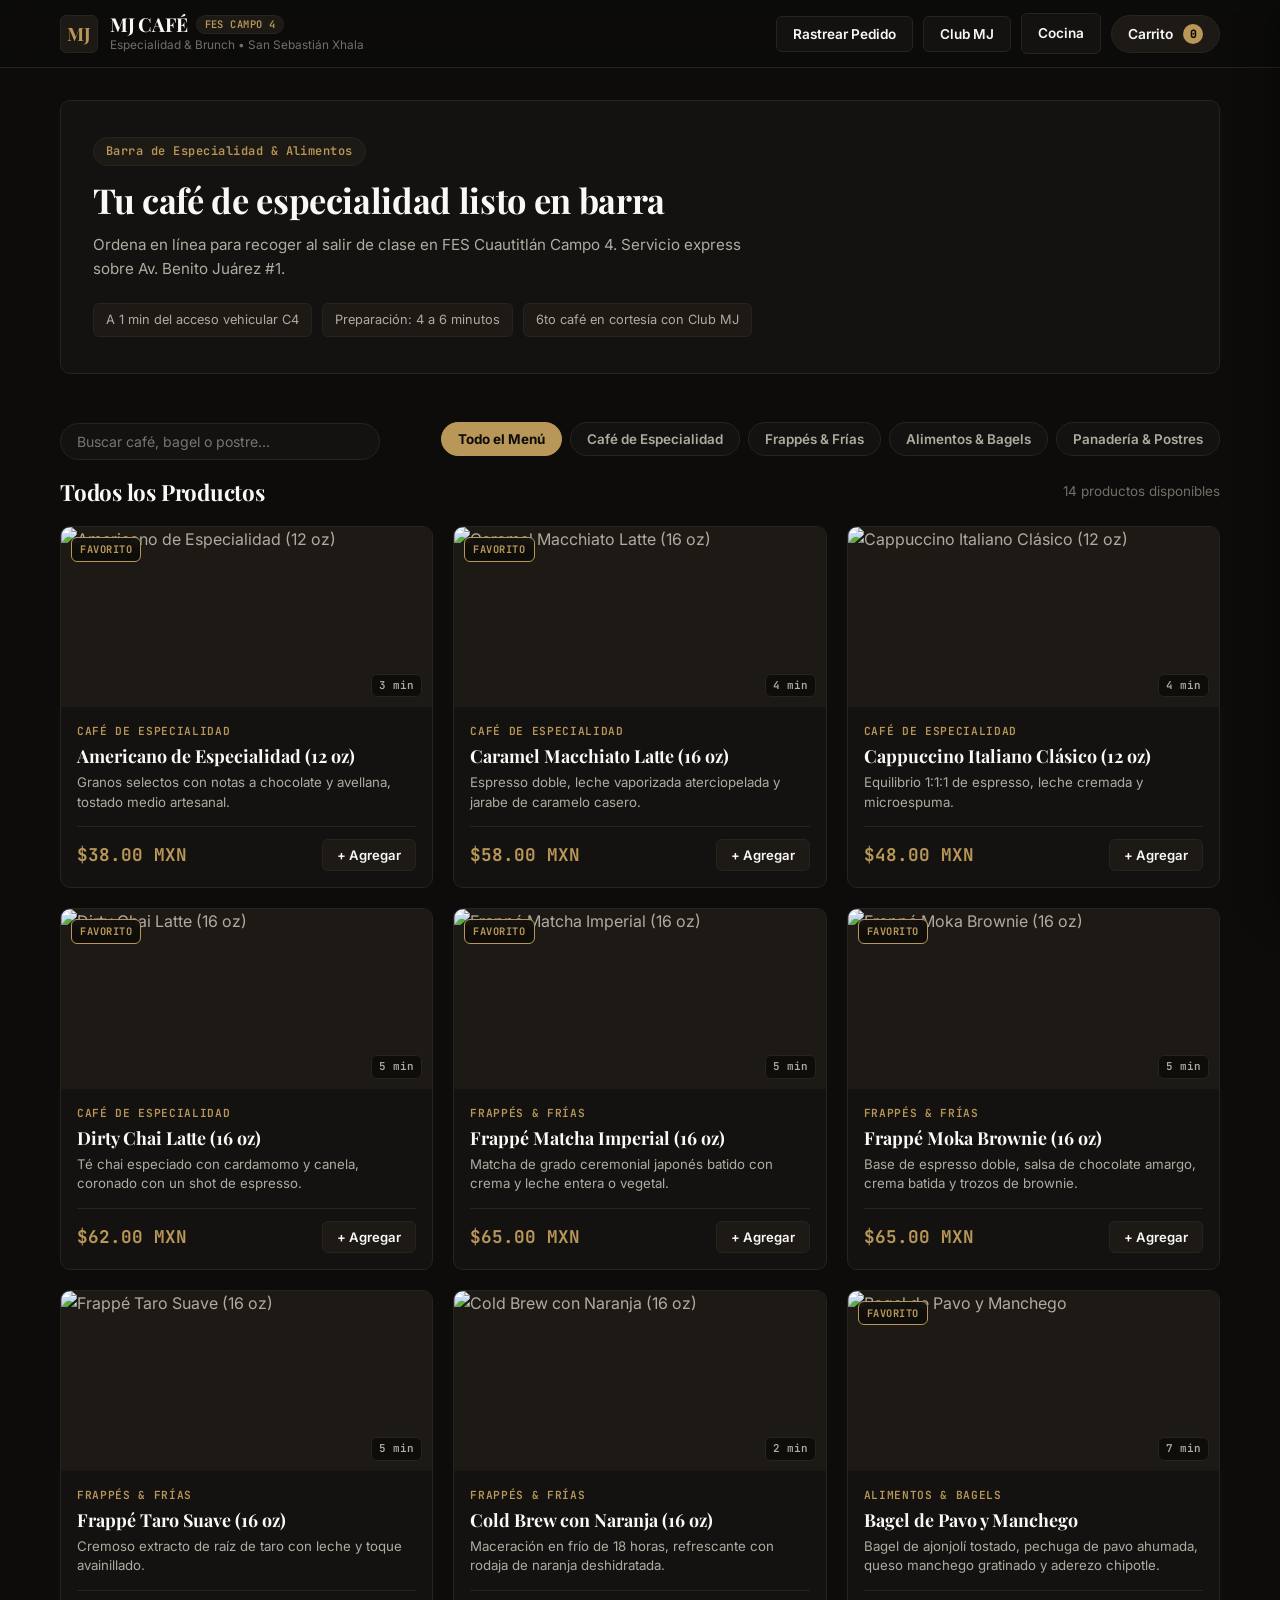
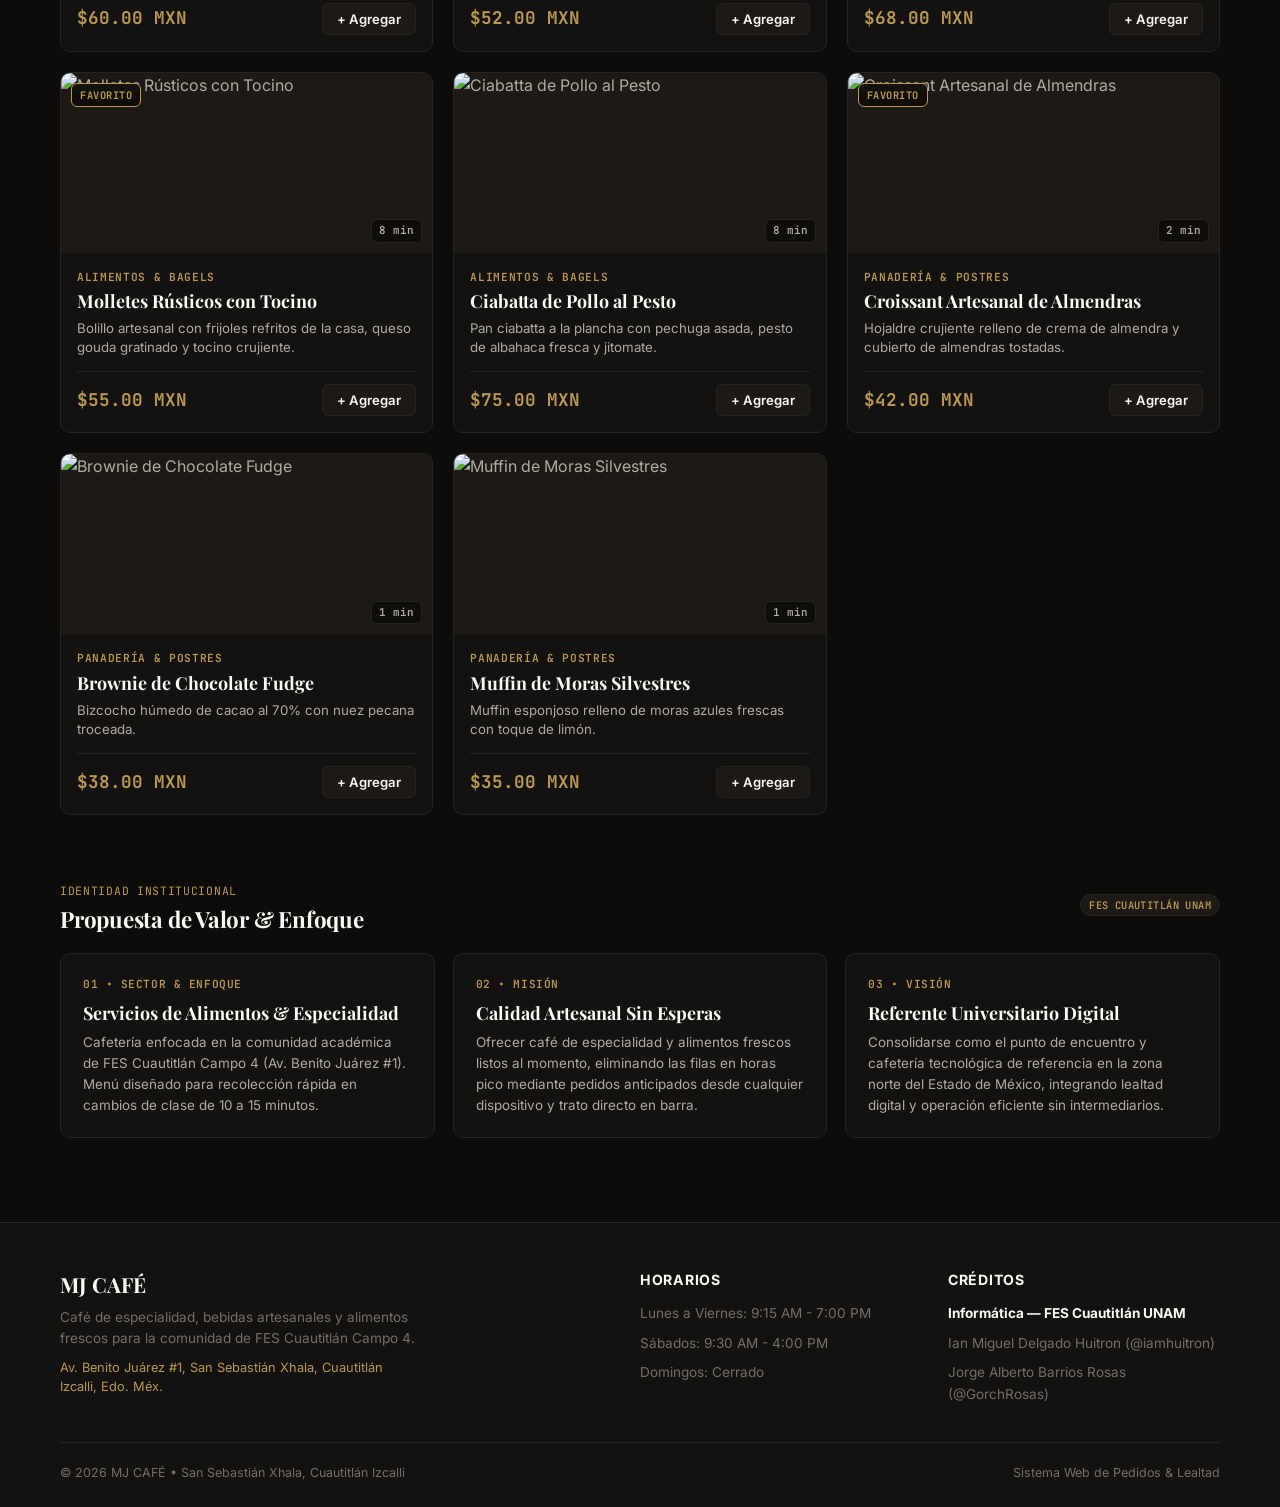
==== commit 28b4a1b9: "docs & feat: alinear proyecto a rubrica UNAM FES Cuautitlan 2027-I y completar demos interactivos" ====
--- a/html/index.html
+++ b/html/index.html
@@ -181,9 +181,15 @@
         </p>
       </div>
 
-      <div style="display: flex; gap: 8px; margin-bottom: 16px;">
+      <div style="display: flex; gap: 8px; margin-bottom: 10px;">
         <input type="text" id="input-track-folio" class="form-control" placeholder="Ej: MJ-2026-101" style="flex-grow: 1; text-transform: uppercase; font-family: var(--font-mono);">
         <button id="btn-search-folio" class="btn btn-primary" style="padding: 10px 18px;">Buscar</button>
+      </div>
+
+      <div class="demo-chips" id="track-demo-chips">
+        <span class="demo-chips-label">Folios de prueba:</span>
+        <button type="button" class="btn-demo-chip btn-demo-folio" data-folio="MJ-2026-101">MJ-2026-101</button>
+        <button type="button" class="btn-demo-chip btn-demo-folio" data-folio="MJ-2026-102">MJ-2026-102</button>
       </div>
 
       <div id="track-result-box" style="display: none; background-color: var(--color-surface-elevated); color: var(--color-text); border: 1px solid var(--color-border); border-radius: var(--radius-sm); padding: 16px;">
@@ -211,9 +217,15 @@
         </p>
       </div>
 
-      <div style="display: flex; gap: 8px; margin-bottom: 16px;">
+      <div style="display: flex; gap: 8px; margin-bottom: 10px;">
         <input type="tel" id="input-search-loyalty-phone" class="form-control" placeholder="10 dígitos (ej: 5512345678)" style="flex-grow: 1; font-family: var(--font-mono);">
         <button id="btn-search-loyalty" class="btn btn-accent" style="padding: 10px 18px;">Consultar</button>
+      </div>
+
+      <div class="demo-chips" id="loyalty-demo-chips">
+        <span class="demo-chips-label">Cuentas demo:</span>
+        <button type="button" class="btn-demo-chip btn-demo-phone" data-phone="5512345678">5512345678 (5 sellos)</button>
+        <button type="button" class="btn-demo-chip btn-demo-phone" data-phone="5599887766">5599887766 (Canje disponible)</button>
       </div>
 
       <div class="stamp-card-ui" id="stamp-card-display">
@@ -274,6 +286,45 @@
       </div>
     </div>
   </div>
+
+  <!-- IDENTIDAD Y PROPUESTA DE VALOR -->
+  <section class="identity-section" id="nosotros">
+    <div class="container">
+      <div class="section-header" style="margin-bottom: 20px;">
+        <div>
+          <span style="font-family: var(--font-mono); font-size: 0.72rem; color: var(--color-accent); letter-spacing: 0.06em; text-transform: uppercase;">Identidad Institucional</span>
+          <h3 class="section-title font-serif" style="margin-top: 2px;">Propuesta de Valor & Enfoque</h3>
+        </div>
+        <span class="badge-fes">FES Cuautitlán UNAM</span>
+      </div>
+
+      <div class="identity-grid">
+        <article class="identity-card">
+          <div class="identity-card-kicker">01 • Sector & Enfoque</div>
+          <h4 class="font-serif">Servicios de Alimentos & Especialidad</h4>
+          <p>
+            Cafetería enfocada en la comunidad académica de FES Cuautitlán Campo 4 (Av. Benito Juárez #1). Menú diseñado para recolección rápida en cambios de clase de 10 a 15 minutos.
+          </p>
+        </article>
+
+        <article class="identity-card">
+          <div class="identity-card-kicker">02 • Misión</div>
+          <h4 class="font-serif">Calidad Artesanal Sin Esperas</h4>
+          <p>
+            Ofrecer café de especialidad y alimentos frescos listos al momento, eliminando las filas en horas pico mediante pedidos anticipados desde cualquier dispositivo y trato directo en barra.
+          </p>
+        </article>
+
+        <article class="identity-card">
+          <div class="identity-card-kicker">03 • Visión</div>
+          <h4 class="font-serif">Referente Universitario Digital</h4>
+          <p>
+            Consolidarse como el punto de encuentro y cafetería tecnológica de referencia en la zona norte del Estado de México, integrando lealtad digital y operación eficiente sin intermediarios.
+          </p>
+        </article>
+      </div>
+    </div>
+  </section>
 
   <!-- FOOTER -->
   <footer class="site-footer">
--- a/css/style.css
+++ b/css/style.css
@@ -861,6 +861,85 @@
 
 .stamp-circle.reward-stamp {
   border-color: var(--color-accent);
+}
+
+/* Chips de acceso rápido en modales */
+.demo-chips {
+  display: flex;
+  flex-wrap: wrap;
+  align-items: center;
+  gap: 6px;
+  margin-bottom: 16px;
+}
+
+.demo-chips-label {
+  font-size: 0.72rem;
+  font-family: var(--font-mono);
+  color: var(--color-text-muted);
+}
+
+.btn-demo-chip {
+  font-family: var(--font-mono);
+  font-size: 0.72rem;
+  padding: 4px 10px;
+  border-radius: var(--radius-full);
+  background-color: var(--color-surface-elevated);
+  border: 1px solid var(--color-border);
+  color: var(--color-accent);
+  transition: var(--transition-fast);
+}
+
+.btn-demo-chip:hover {
+  border-color: var(--color-accent);
+  background-color: var(--color-accent-soft);
+}
+
+/* --------------------------------------------------------------------------
+   IDENTIDAD INSTITUCIONAL (SECTOR, MISIÓN Y VISIÓN)
+   -------------------------------------------------------------------------- */
+.identity-section {
+  padding: 12px 0 24px;
+}
+
+.identity-grid {
+  display: grid;
+  grid-template-columns: repeat(3, 1fr);
+  gap: 18px;
+}
+
+.identity-card {
+  background-color: var(--color-surface);
+  border: 1px solid var(--color-border);
+  border-radius: var(--radius-md);
+  padding: 22px;
+  display: flex;
+  flex-direction: column;
+  gap: 8px;
+  transition: var(--transition-fast);
+}
+
+.identity-card:hover {
+  border-color: var(--color-accent);
+}
+
+.identity-card-kicker {
+  font-family: var(--font-mono);
+  font-size: 0.7rem;
+  font-weight: 600;
+  color: var(--color-accent);
+  text-transform: uppercase;
+  letter-spacing: 0.05em;
+}
+
+.identity-card h4 {
+  font-size: 1.12rem;
+  color: var(--color-text);
+}
+
+.identity-card p {
+  font-size: 0.84rem;
+  color: var(--color-text-body);
+  line-height: 1.55;
 }
 
 /* --------------------------------------------------------------------------
@@ -1178,6 +1257,11 @@
     font-size: 1.1rem;
   }
 
+  .identity-grid {
+    grid-template-columns: 1fr;
+    gap: 14px;
+  }
+
   .footer-grid {
     grid-template-columns: 1fr;
     gap: 24px;
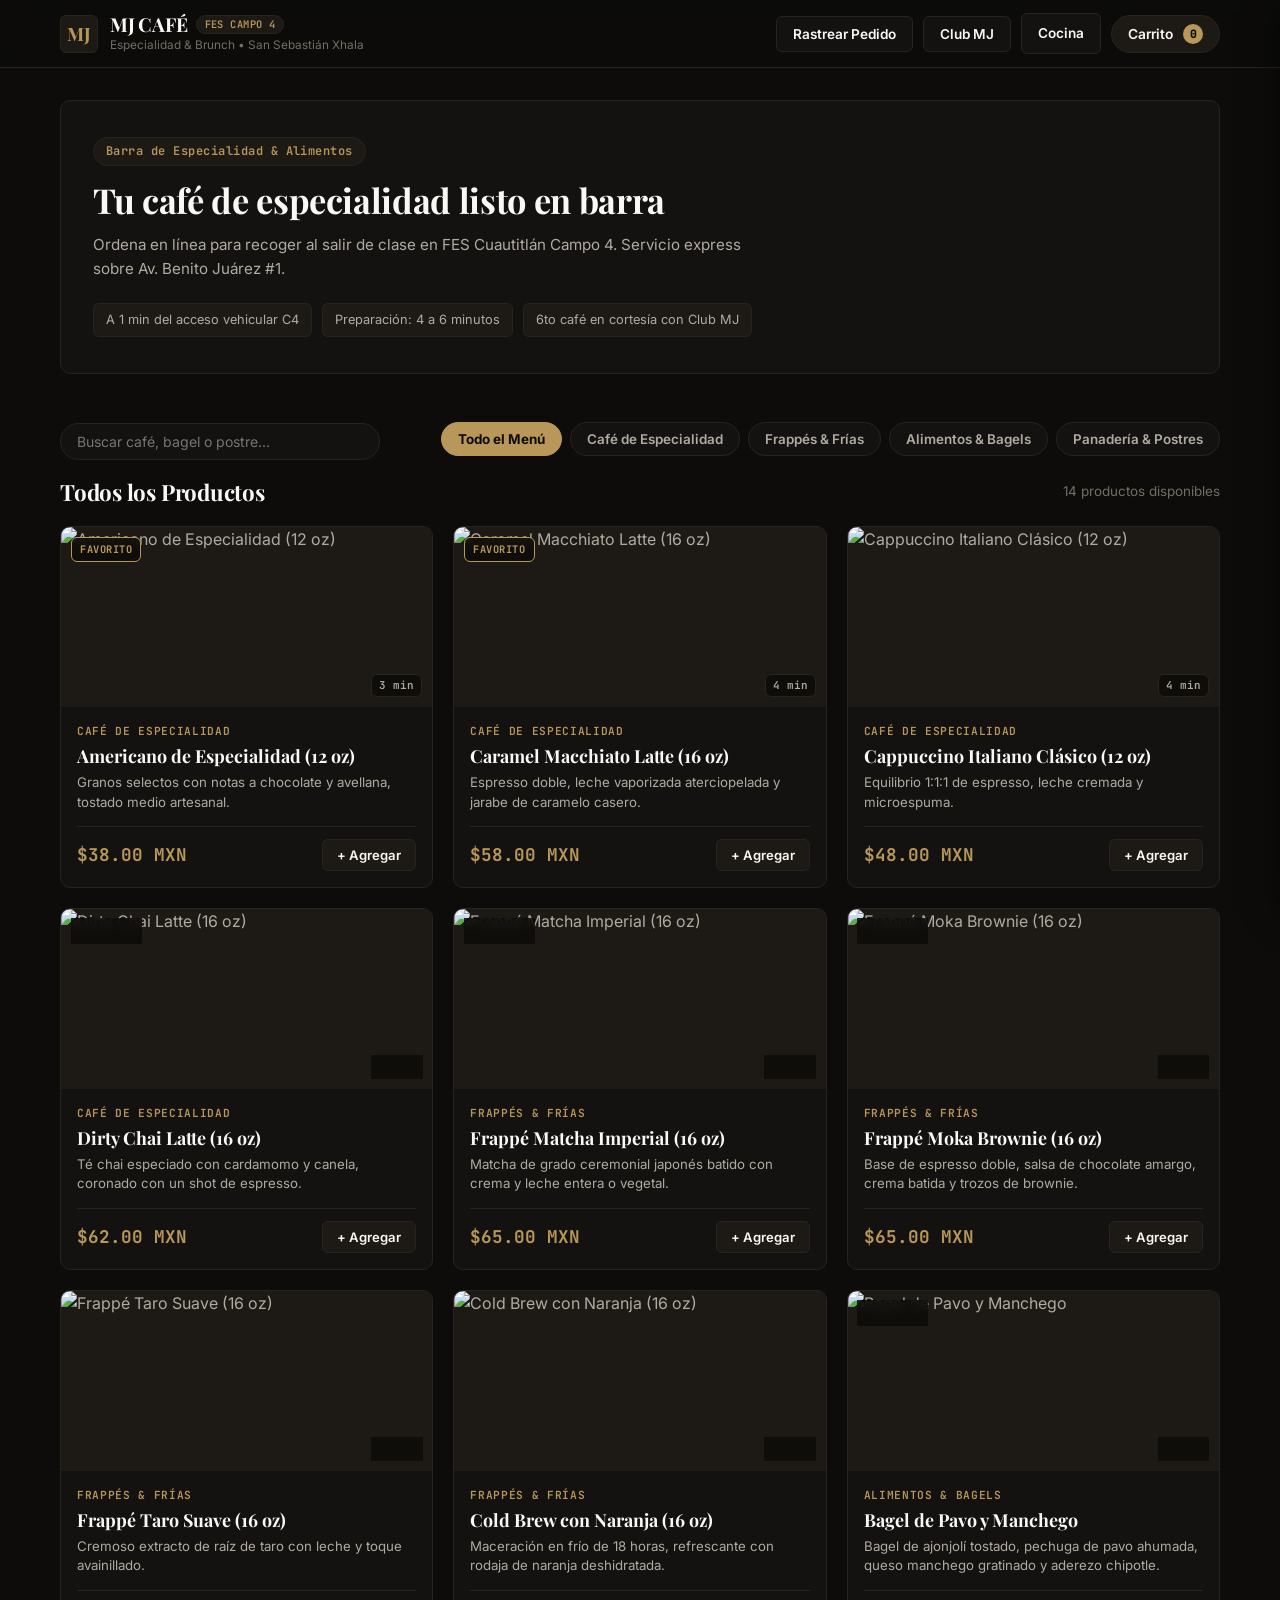
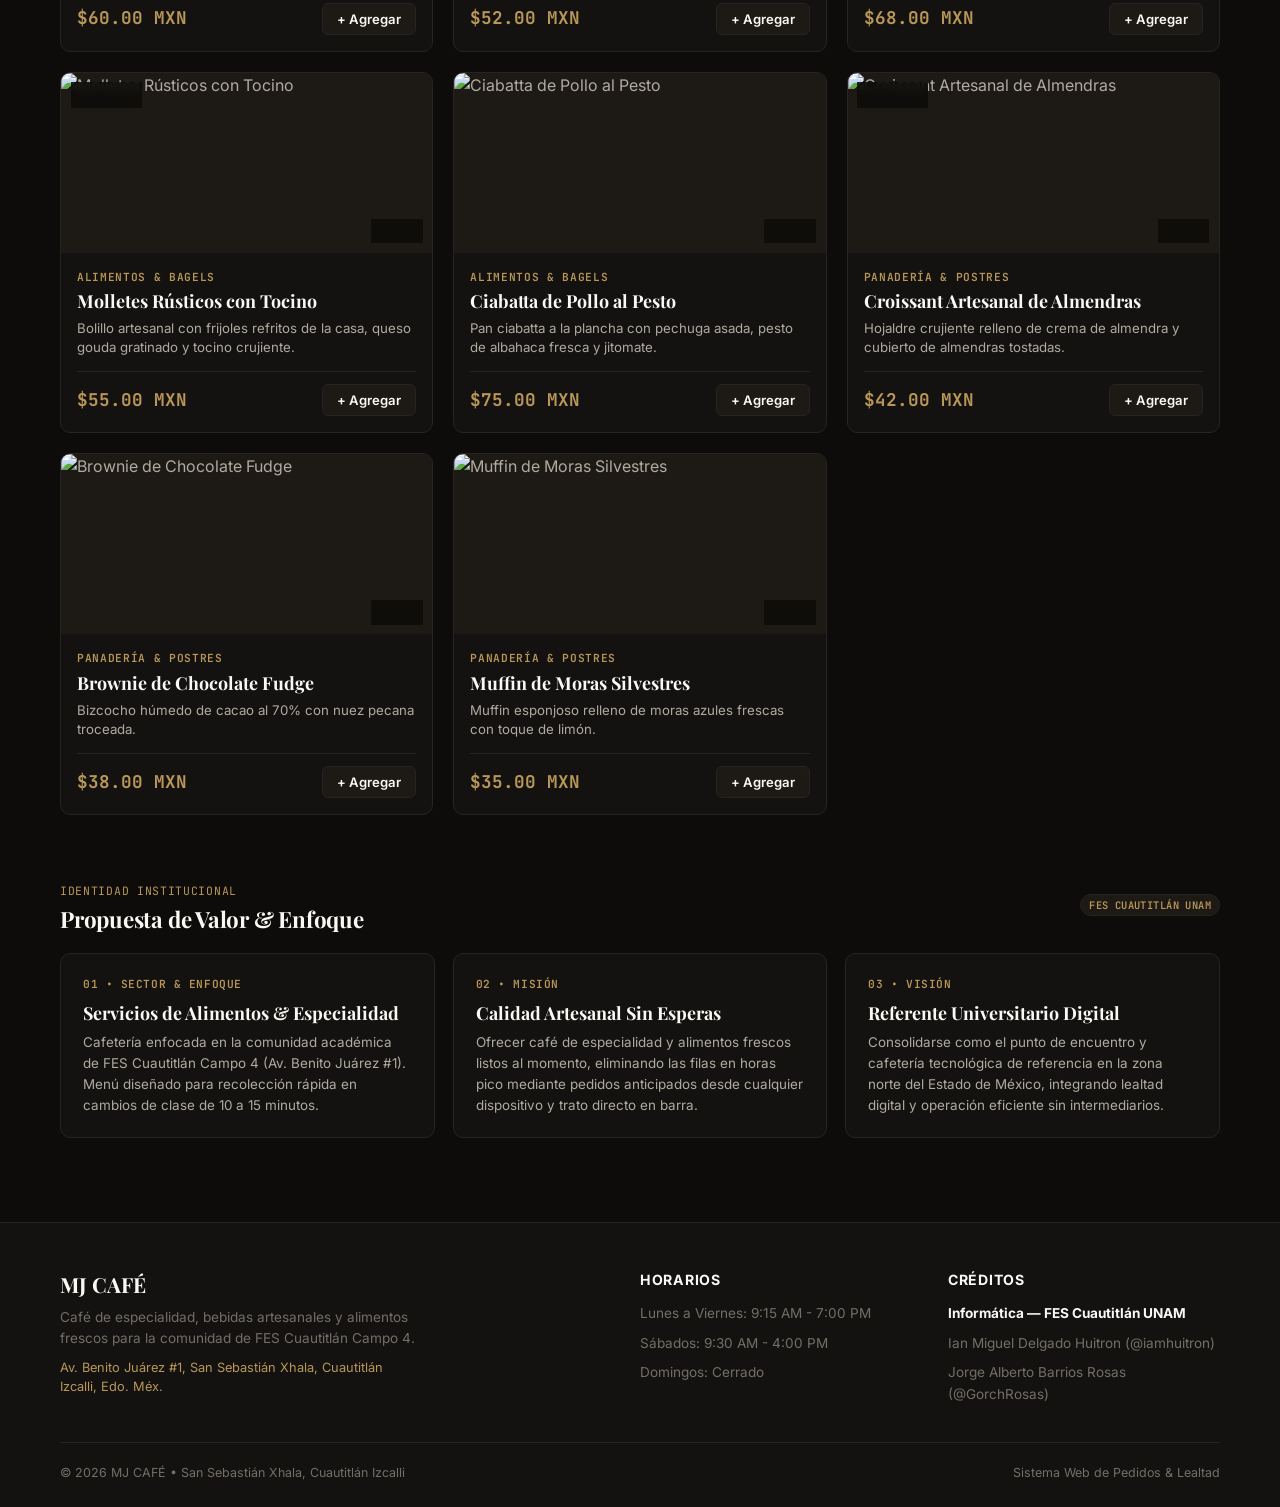
==== commit 9acddb4d: "fix(catalog & cart): actualizar imagen de cappuccino 12oz y agregar leyenda de advertencia al intent" ====
--- a/html/index.html
+++ b/html/index.html
@@ -106,9 +106,13 @@
     </div>
 
     <div class="drawer-body">
-      <div id="cart-empty-message" style="text-align: center; padding: 48px 16px; color: var(--color-text-muted);">
+      <div id="cart-empty-message" style="text-align: center; padding: 40px 16px; color: var(--color-text-muted);">
+        <div style="font-size: 2.2rem; margin-bottom: 8px;">☕</div>
         <p style="font-weight: 600; color: var(--color-text); margin-bottom: 6px;">Tu carrito está vacío</p>
-        <p style="font-size: 0.85rem;">Agrega bebidas o alimentos del menú para tu pedido.</p>
+        <p style="font-size: 0.85rem; margin-bottom: 14px;">Agrega bebidas o alimentos del menú para tu pedido.</p>
+        <button type="button" class="btn btn-outline" id="btn-explore-menu-cart" style="font-size: 0.82rem; padding: 7px 16px;">
+          Explorar Menú
+        </button>
       </div>
 
       <div class="cart-items-list" id="cart-items-container"></div>
@@ -163,7 +167,17 @@
         <span class="drawer-total-label">Total a Pagar:</span>
         <span class="drawer-total-amount" id="cart-total-amount">$0.00 MXN</span>
       </div>
-      <button id="btn-submit-order" class="btn btn-primary" style="width: 100%; padding: 13px; font-size: 0.95rem;" disabled>
+
+      <!-- Leyenda de advertencia cuando intenta ordenar con carrito vacío -->
+      <div id="cart-empty-warning" class="cart-empty-warning" role="alert" style="display: none;">
+        <span class="cart-warning-icon">⚠️</span>
+        <div class="cart-warning-content">
+          <strong>No has agregado ningún producto:</strong>
+          <span>Por favor, agrega al menos un producto del menú antes de hacer tu pedido.</span>
+        </div>
+      </div>
+
+      <button id="btn-submit-order" type="button" class="btn btn-primary" style="width: 100%; padding: 13px; font-size: 0.95rem;">
         Confirmar Pedido Express
       </button>
     </div>
--- a/css/style.css
+++ b/css/style.css
@@ -775,6 +775,63 @@
   font-size: 1.35rem;
   font-weight: 700;
   color: var(--color-accent);
+}
+
+.cart-empty-warning {
+  display: flex;
+  align-items: flex-start;
+  gap: 10px;
+  background-color: rgba(97, 22, 36, 0.28);
+  border: 1px solid rgba(184, 151, 88, 0.5);
+  border-left: 4px solid var(--color-wine, #611624);
+  color: var(--color-text, #FAF8F5);
+  padding: 11px 14px;
+  border-radius: var(--radius-sm, 6px);
+  font-size: 0.83rem;
+  line-height: 1.4;
+  margin-bottom: 14px;
+  box-shadow: 0 4px 14px rgba(0, 0, 0, 0.35);
+  transition: all 0.25s ease;
+}
+
+.cart-warning-icon {
+  font-size: 1.15rem;
+  line-height: 1;
+  flex-shrink: 0;
+  margin-top: 1px;
+}
+
+.cart-warning-content strong {
+  display: block;
+  color: var(--color-accent, #B89758);
+  font-size: 0.84rem;
+  margin-bottom: 2px;
+}
+
+.cart-empty-warning.shake {
+  animation: cartAlertShake 0.45s ease-in-out;
+  border-color: var(--color-accent, #B89758);
+  box-shadow: 0 0 16px rgba(184, 151, 88, 0.45);
+}
+
+@keyframes cartAlertShake {
+  0%, 100% { transform: translateX(0); }
+  20%, 60% { transform: translateX(-6px); }
+  40%, 80% { transform: translateX(6px); }
+}
+
+.pulse-highlight {
+  animation: pulseCard 0.5s ease-in-out;
+}
+
+@keyframes pulseCard {
+  0%, 100% { transform: scale(1); }
+  50% { transform: scale(1.03); filter: drop-shadow(0 0 8px rgba(184, 151, 88, 0.4)); }
+}
+
+.btn-cart-empty {
+  opacity: 0.9;
+  cursor: pointer;
 }
 
 /* --------------------------------------------------------------------------
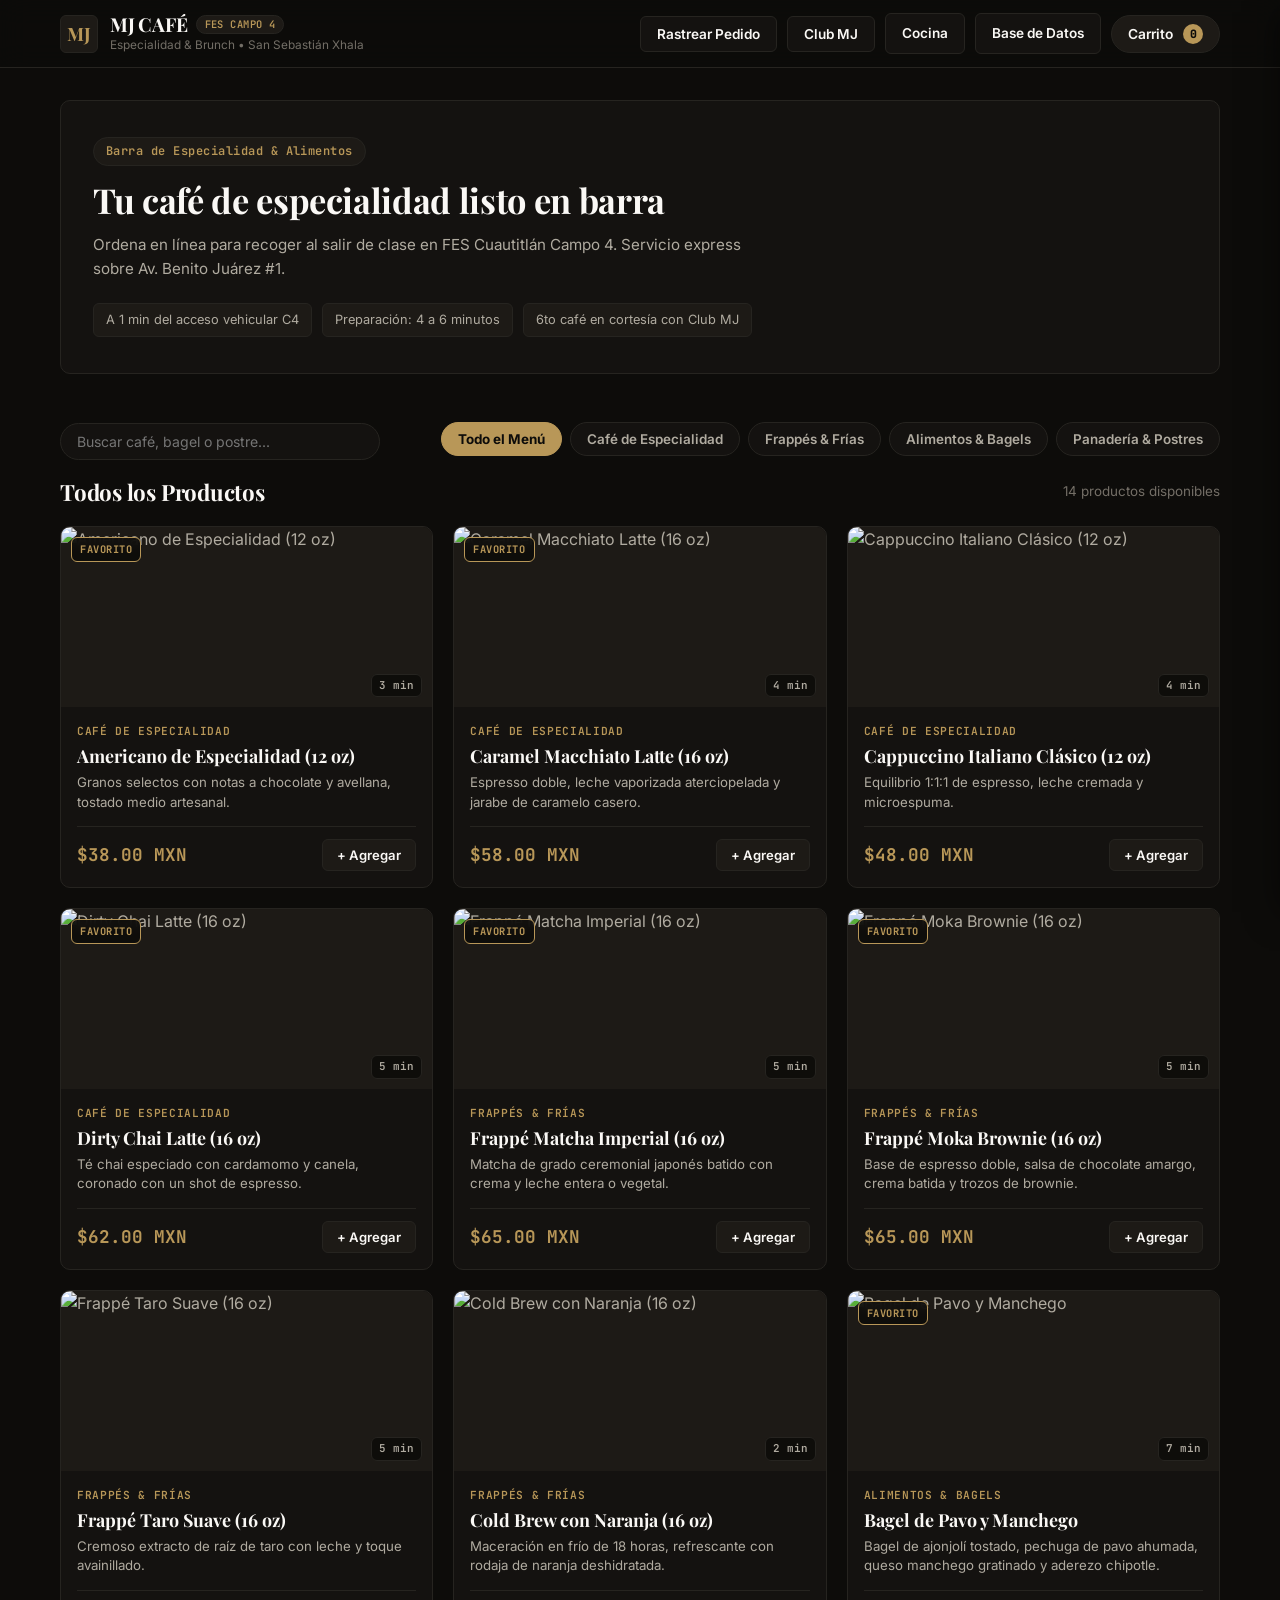
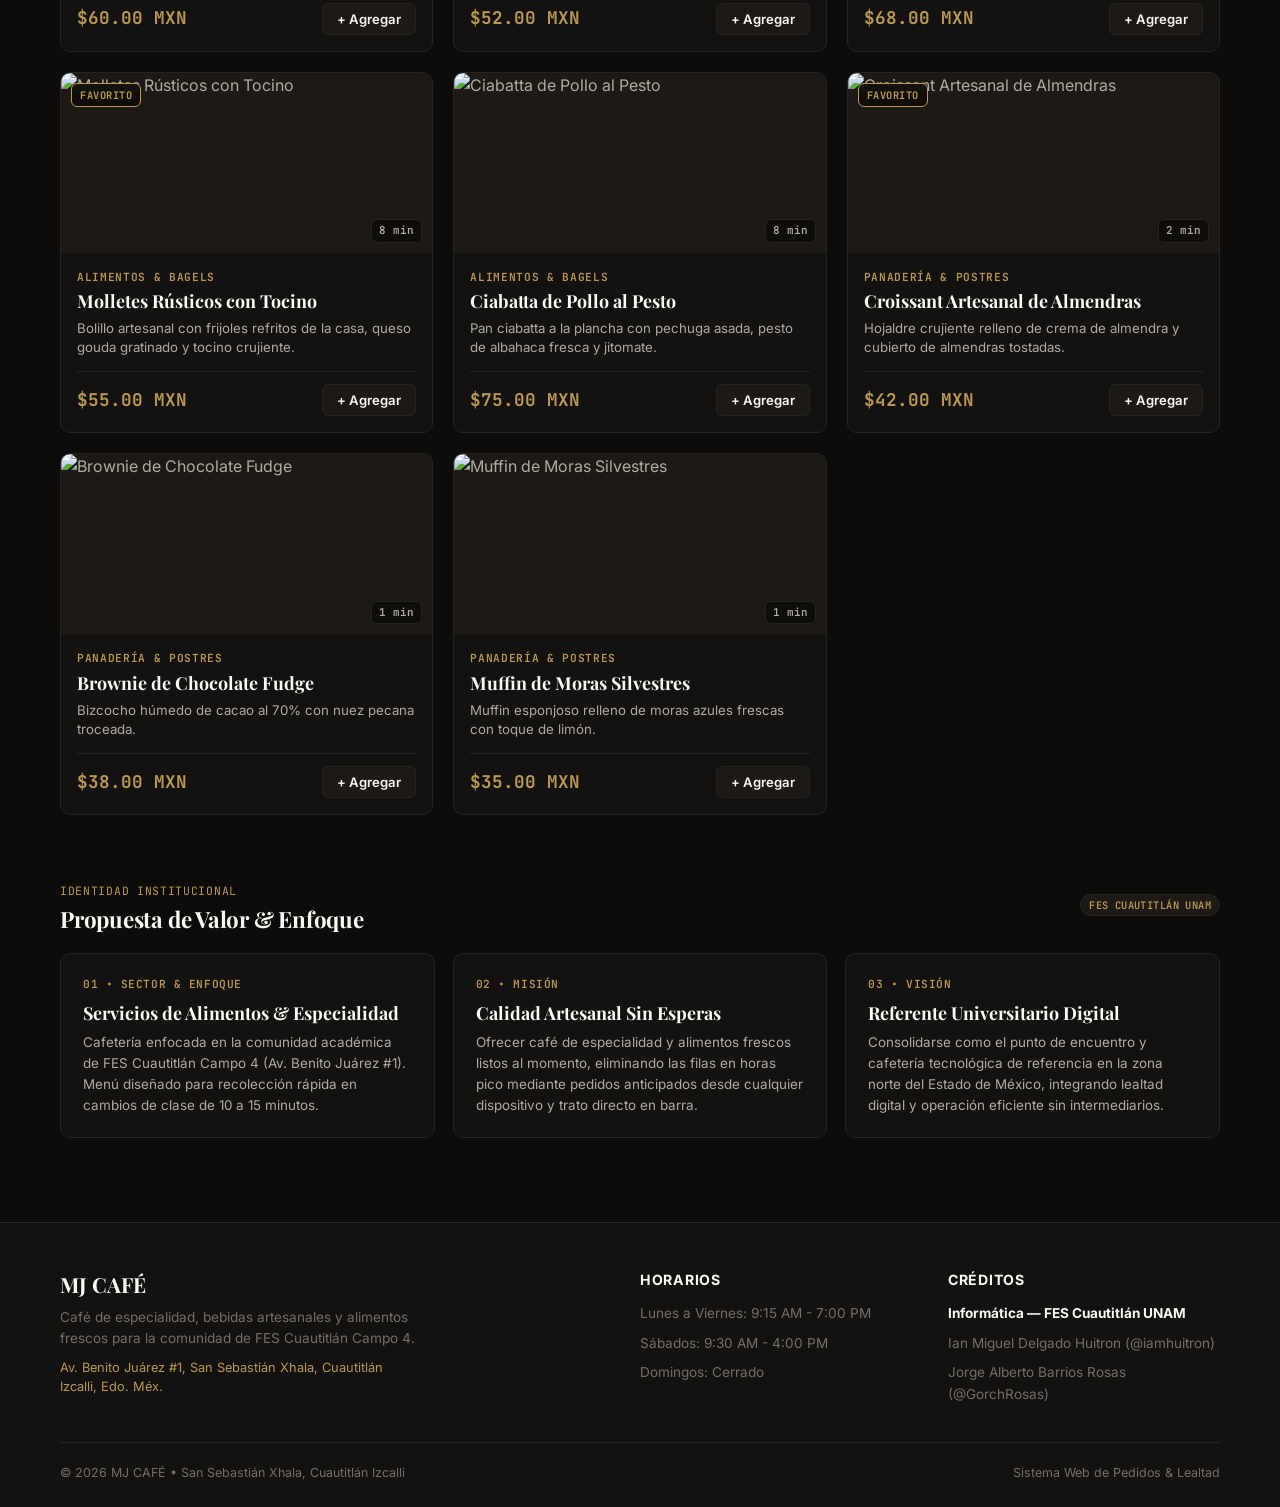
==== commit e69adb31: "feat(db): agregar servidor local dev_server.py y visor interactivo de SQLite en vivo" ====
--- a/html/index.html
+++ b/html/index.html
@@ -37,6 +37,10 @@
 
         <a href="cocina.html" class="btn btn-outline" style="font-size: 0.85rem;" title="Abrir pantalla de barista">
           <span>Cocina</span>
+        </a>
+
+        <a href="db_viewer.html" class="btn btn-outline" style="font-size: 0.85rem;" title="Ver base de datos SQLite en vivo">
+          <span>Base de Datos</span>
         </a>
 
         <button id="btn-open-cart" class="btn btn-cart">
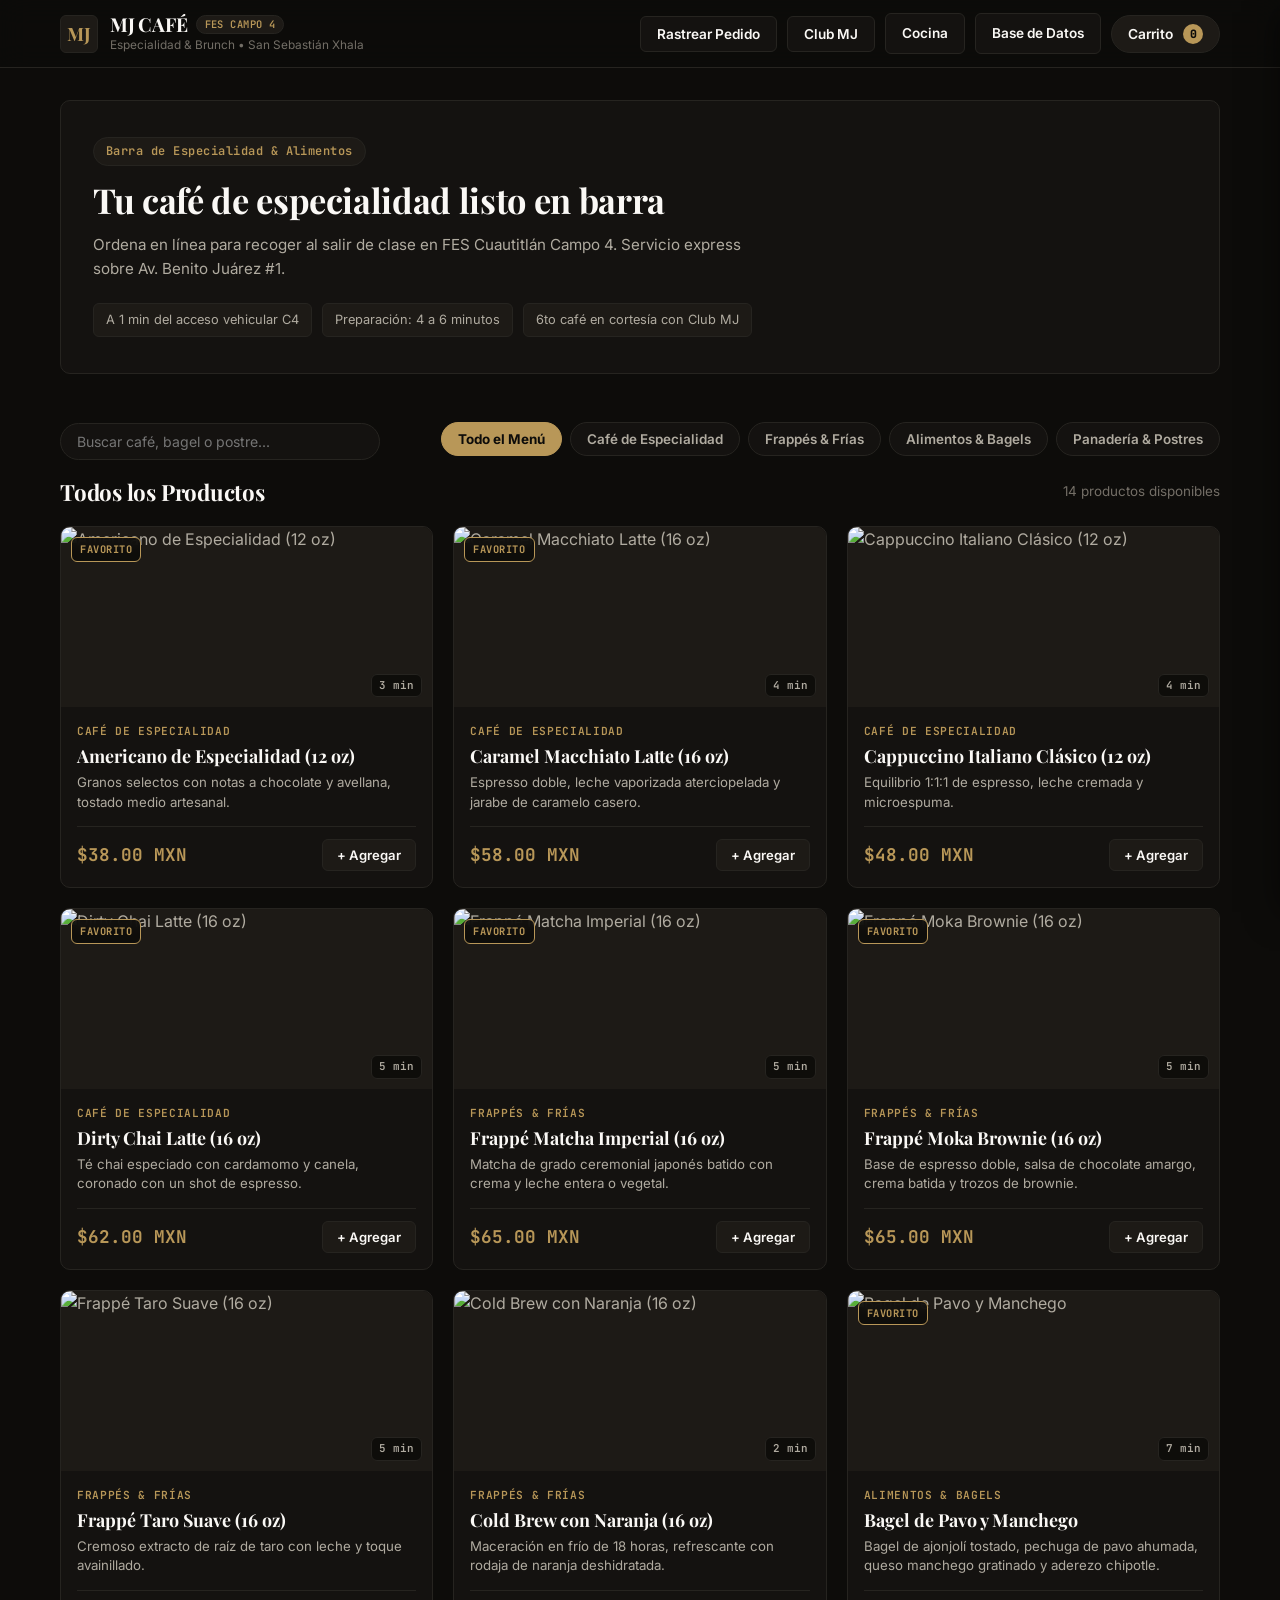
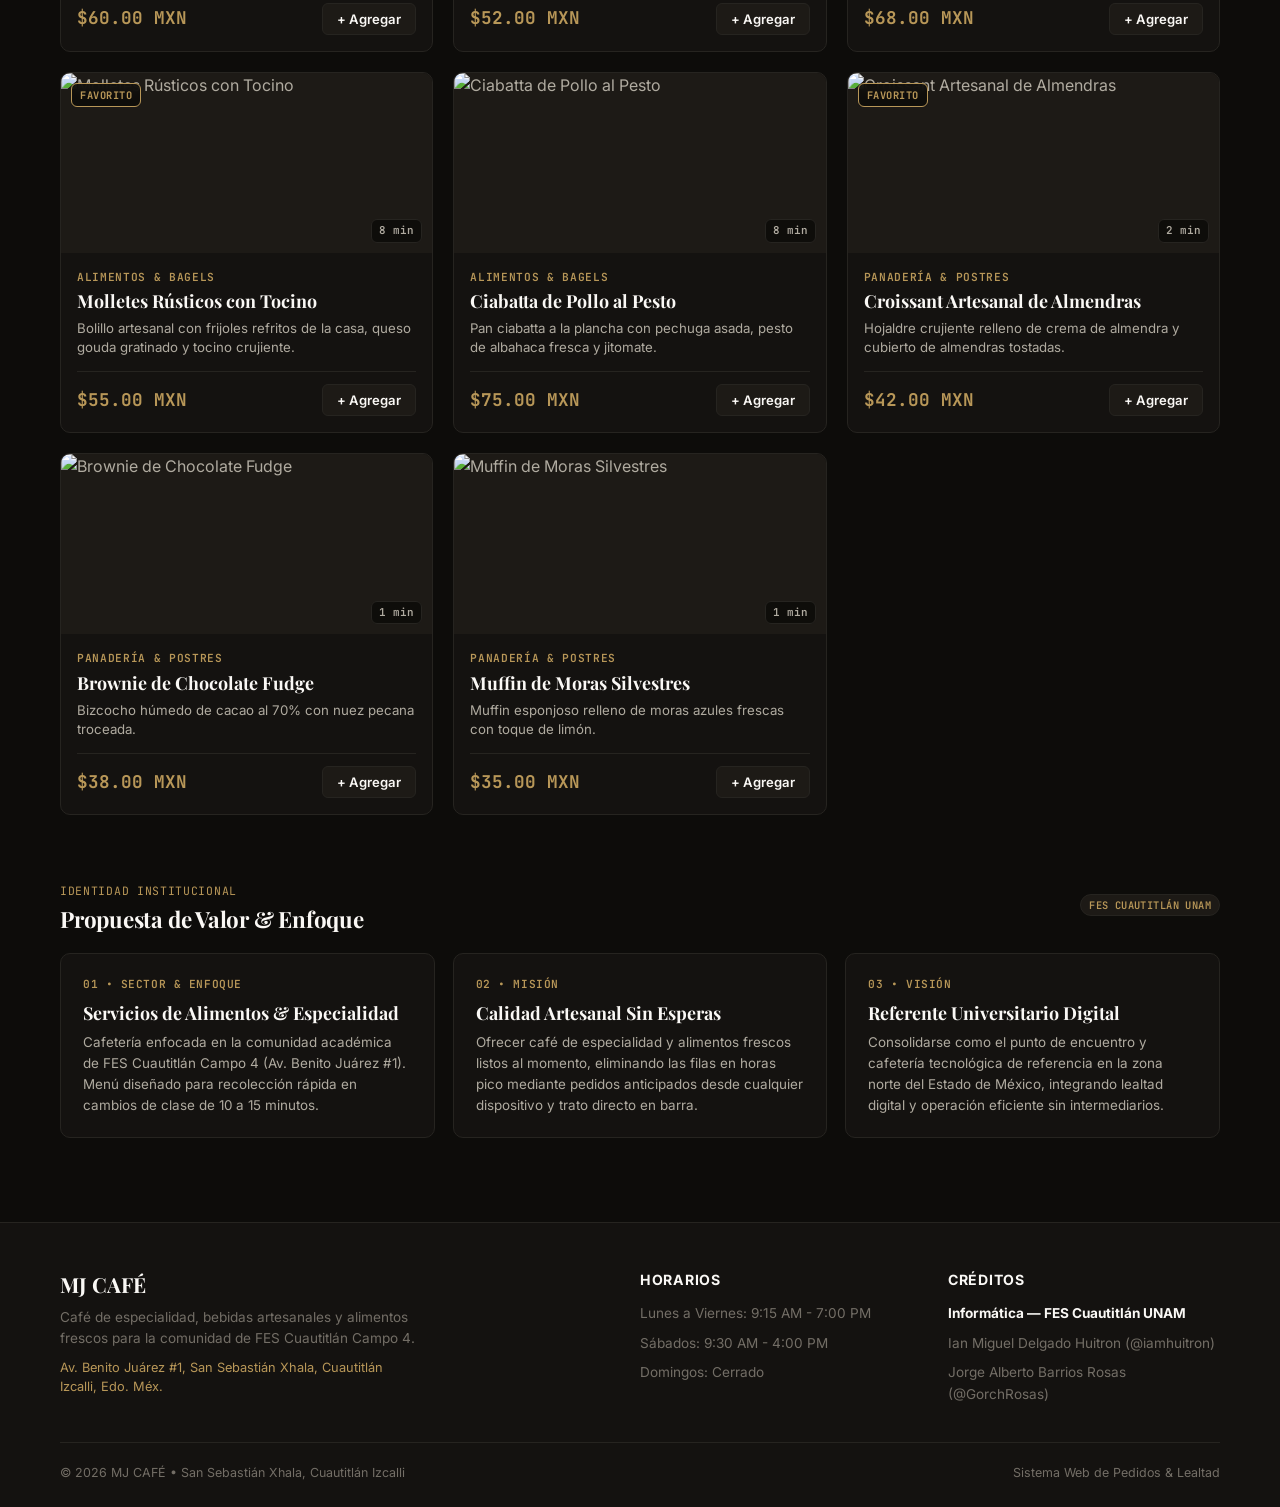
==== commit 09ba62f6: "fix(vercel): corregir error de sintaxis ESM en api.js, busting de cache (?v=3) y rutas absolutas baj" ====
--- a/html/index.html
+++ b/html/index.html
@@ -11,7 +11,7 @@
   <link rel="preconnect" href="https://fonts.gstatic.com" crossorigin>
   <link href="https://fonts.googleapis.com/css2?family=Inter:wght@400;500;600;700&family=JetBrains+Mono:wght@500;700&family=Playfair+Display:ital,wght@0,600;0,700;1,600&display=swap" rel="stylesheet">
   
-  <link rel="stylesheet" href="../css/style.css">
+  <link rel="stylesheet" href="/css/style.css?v=3">
 </head>
 <body>
 
@@ -35,11 +35,11 @@
           <span>Club MJ</span>
         </button>
 
-        <a href="cocina.html" class="btn btn-outline" style="font-size: 0.85rem;" title="Abrir pantalla de barista">
+        <a href="/html/cocina.html" class="btn btn-outline" style="font-size: 0.85rem;" title="Abrir pantalla de barista">
           <span>Cocina</span>
         </a>
 
-        <a href="db_viewer.html" class="btn btn-outline" style="font-size: 0.85rem;" title="Ver base de datos SQLite en vivo">
+        <a href="/html/db_viewer.html" class="btn btn-outline" style="font-size: 0.85rem;" title="Ver base de datos SQLite en vivo">
           <span>Base de Datos</span>
         </a>
 
@@ -80,7 +80,7 @@
   </section>
 
   <!-- FILTRO POR CATEGORÍAS & BUSCADOR -->
-  <main class="container">
+  <main class="container" id="menu">
     <div class="menu-filters-bar">
       <div class="menu-search-box">
         <input type="search" id="input-search-menu" class="form-control" placeholder="Buscar café, bagel o postre...">
@@ -409,7 +409,7 @@
     <button class="mob-nav-btn" id="mob-nav-loyalty" title="Club MJ Lealtad">
       <span class="mob-nav-label">Club MJ</span>
     </button>
-    <a href="cocina.html" class="mob-nav-btn" title="Pantalla Barista Cocina">
+    <a href="/html/cocina.html" class="mob-nav-btn" title="Pantalla Barista Cocina">
       <span class="mob-nav-label">Cocina</span>
     </a>
     <button class="mob-nav-btn" id="mob-nav-cart" title="Ver Carrito">
@@ -420,6 +420,6 @@
     </button>
   </nav>
 
-  <script type="module" src="../js/main.js"></script>
+  <script type="module" src="/js/main.js?v=3"></script>
 </body>
 </html>
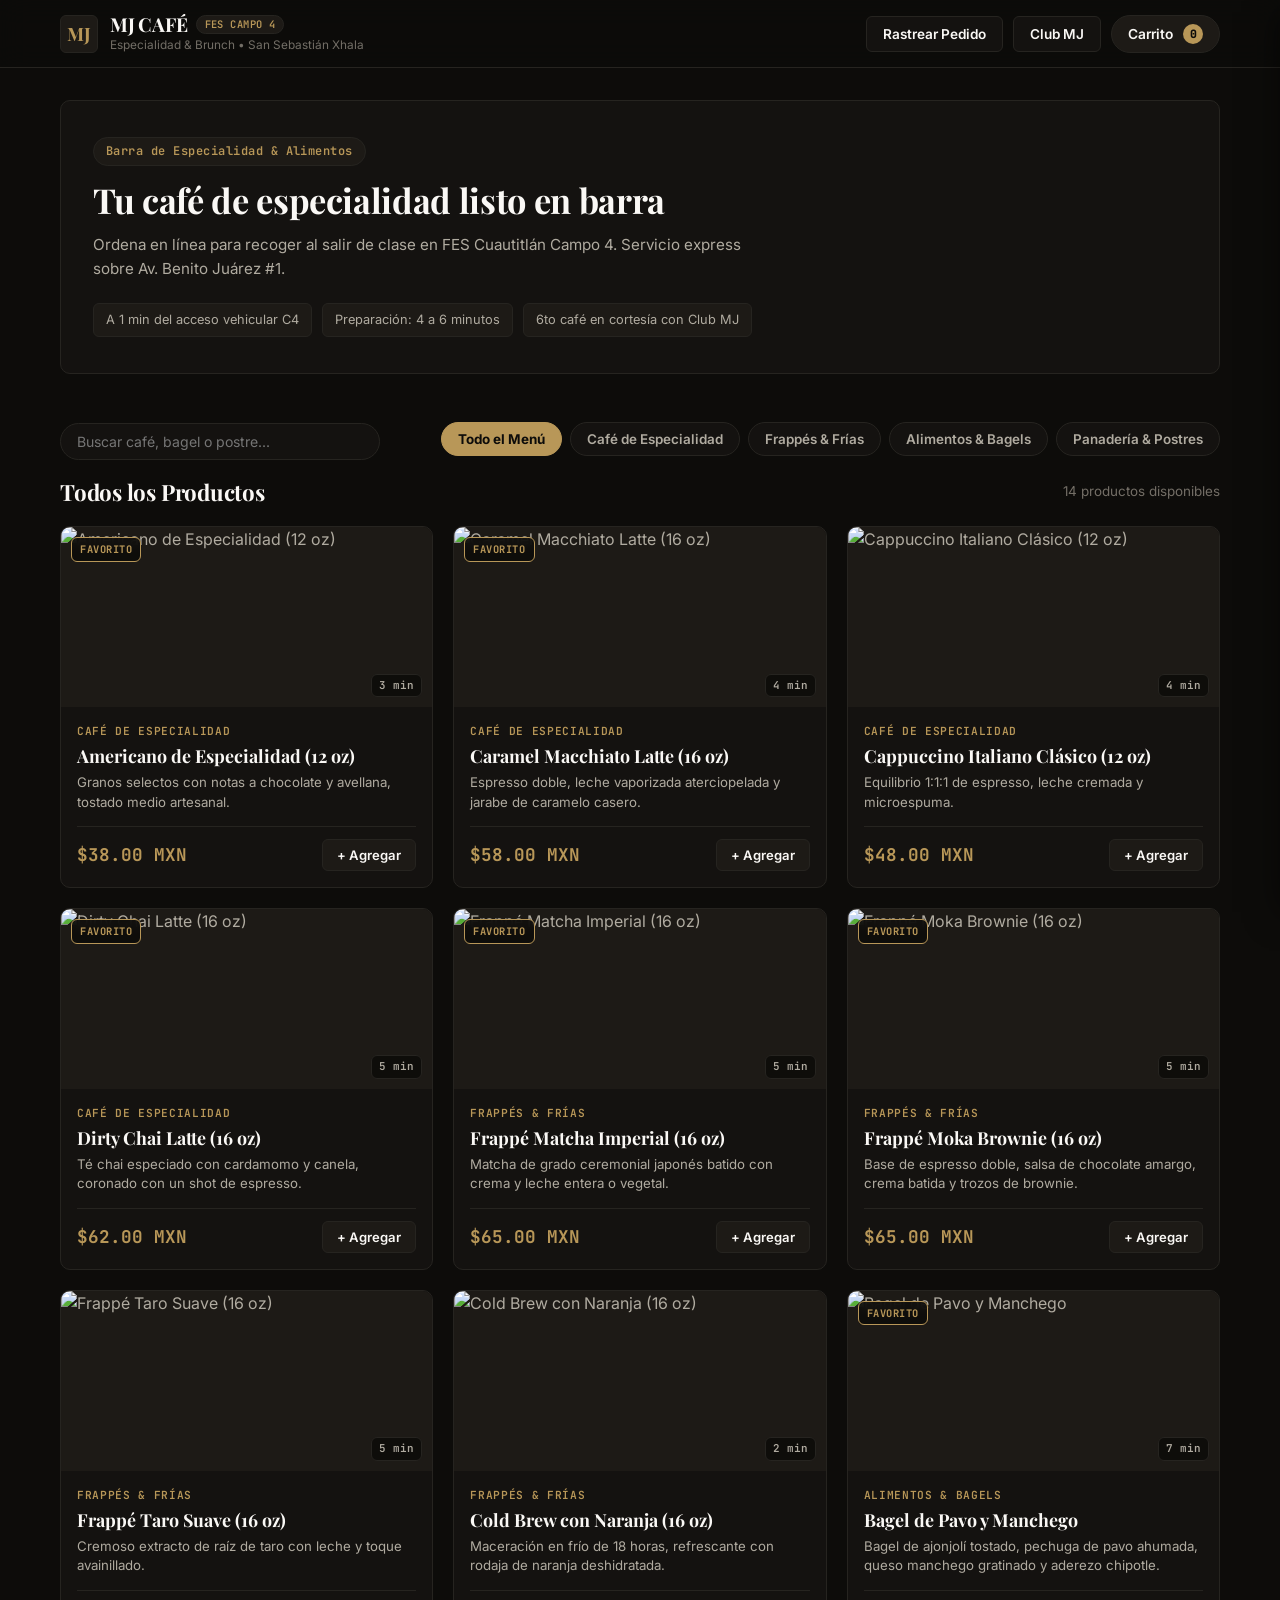
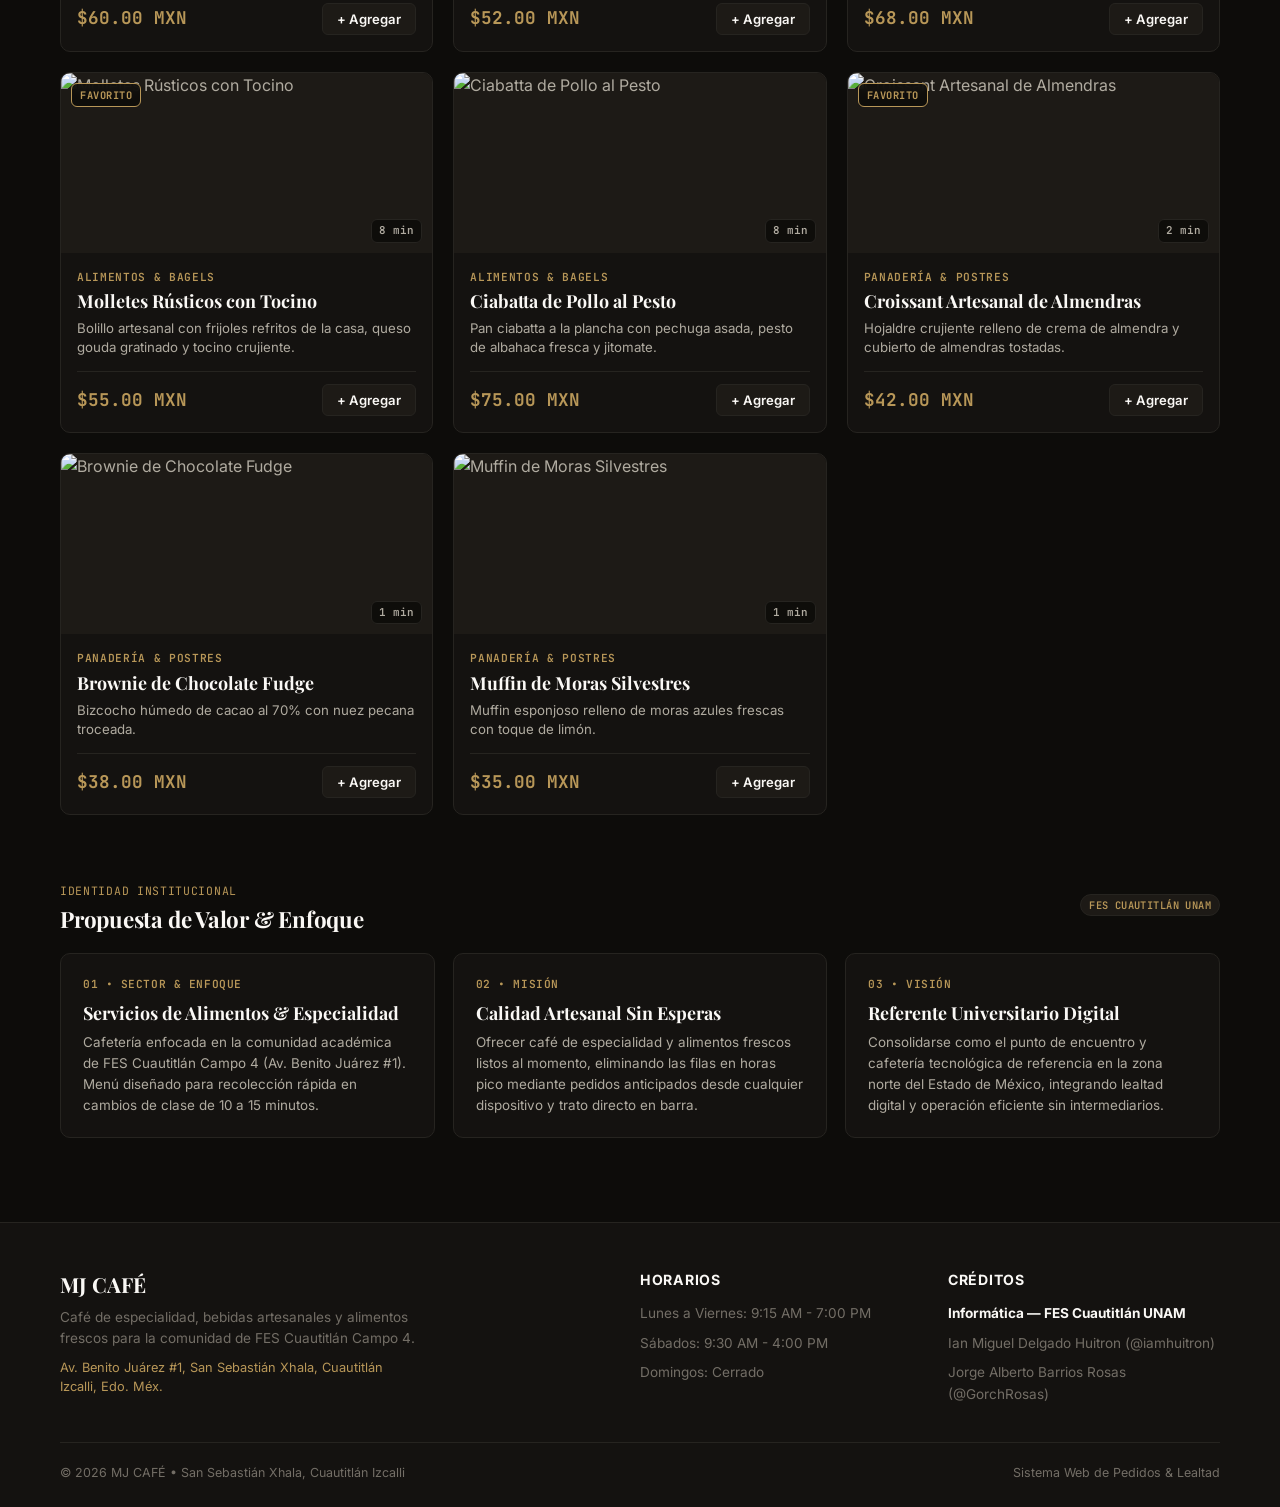
==== commit 17987d48: "chore(ui): ocultar accesos de base de datos y cocina en vista publica de cliente" ====
--- a/html/index.html
+++ b/html/index.html
@@ -35,14 +35,6 @@
           <span>Club MJ</span>
         </button>
 
-        <a href="/html/cocina.html" class="btn btn-outline" style="font-size: 0.85rem;" title="Abrir pantalla de barista">
-          <span>Cocina</span>
-        </a>
-
-        <a href="/html/db_viewer.html" class="btn btn-outline" style="font-size: 0.85rem;" title="Ver base de datos SQLite en vivo">
-          <span>Base de Datos</span>
-        </a>
-
         <button id="btn-open-cart" class="btn btn-cart">
           <span>Carrito</span>
           <span id="cart-counter" class="cart-count">0</span>
@@ -297,9 +289,9 @@
         <a id="btn-whatsapp-order" href="#" target="_blank" rel="noopener" class="btn btn-outline" style="width: 100%;">
           Enviar Comanda por WhatsApp
         </a>
-        <a href="cocina.html" class="btn btn-outline" style="width: 100%;">
-          Ver Pantalla de Cocina (KDS)
-        </a>
+        <button type="button" id="btn-track-from-confirm" class="btn btn-outline" style="width: 100%;">
+          Rastrear Estado del Pedido
+        </button>
         <button id="btn-close-confirmation" class="btn btn-primary" style="width: 100%;">Volver al menú</button>
       </div>
     </div>
@@ -409,9 +401,6 @@
     <button class="mob-nav-btn" id="mob-nav-loyalty" title="Club MJ Lealtad">
       <span class="mob-nav-label">Club MJ</span>
     </button>
-    <a href="/html/cocina.html" class="mob-nav-btn" title="Pantalla Barista Cocina">
-      <span class="mob-nav-label">Cocina</span>
-    </a>
     <button class="mob-nav-btn" id="mob-nav-cart" title="Ver Carrito">
       <span class="mob-nav-icon-wrapper">
         <span class="mob-nav-label">Carrito</span>
@@ -420,6 +409,6 @@
     </button>
   </nav>
 
-  <script type="module" src="/js/main.js?v=3"></script>
+  <script type="module" src="/js/main.js?v=4"></script>
 </body>
 </html>
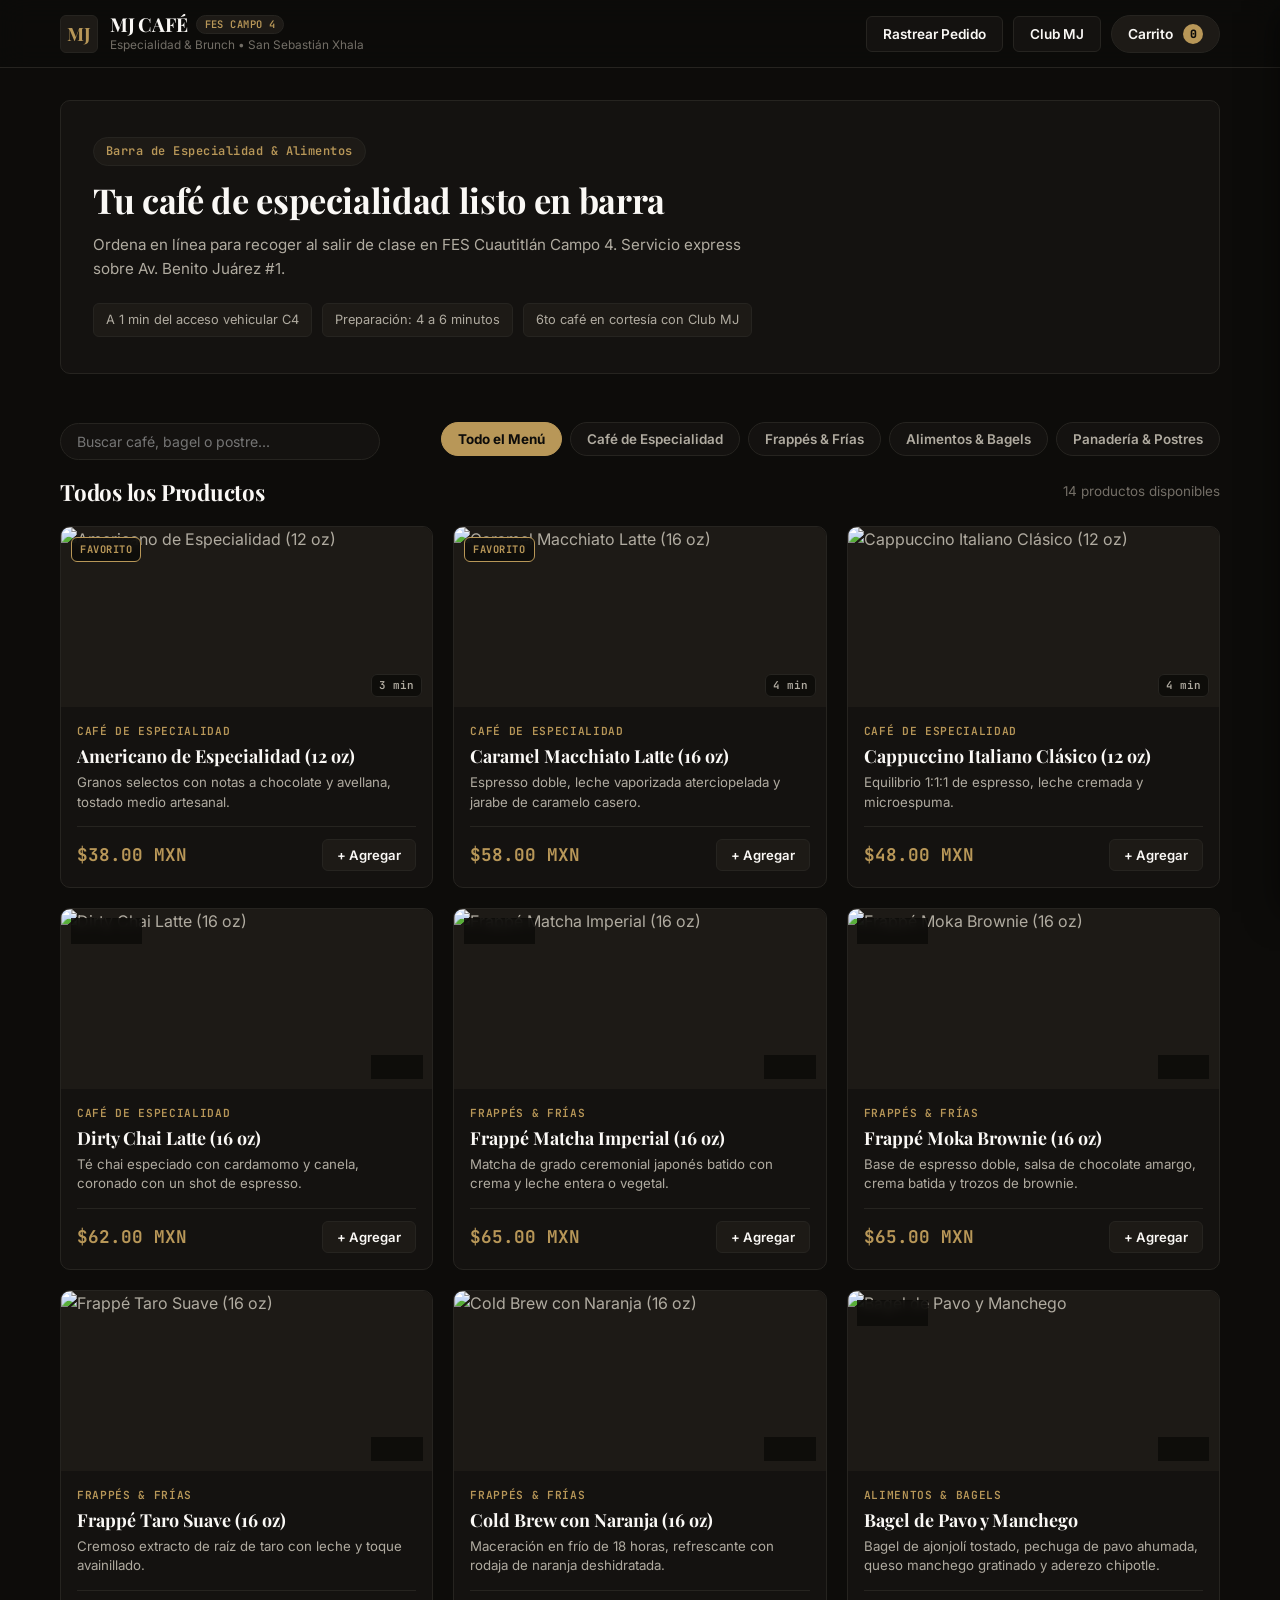
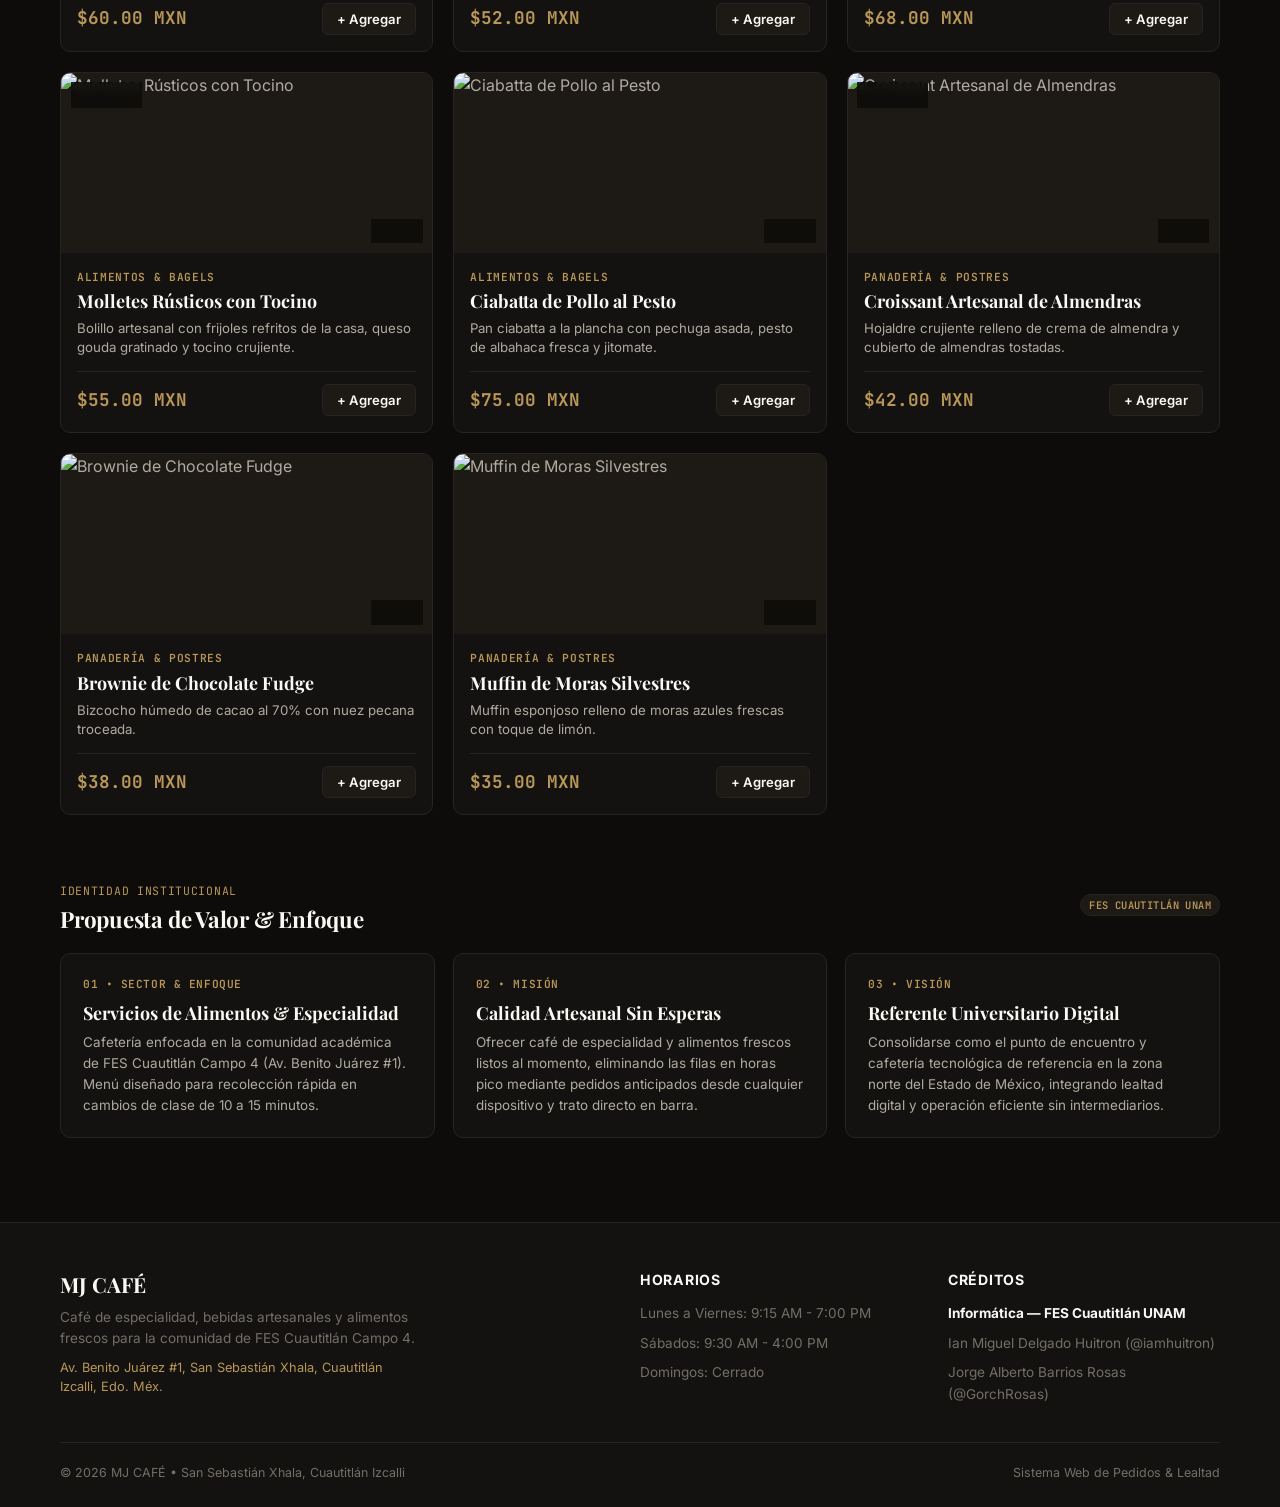
==== commit 3d6ad428: "chore(copy): dejar explicito modelo solo pick-up en barra sin repartidores" ====
--- a/html/index.html
+++ b/html/index.html
@@ -116,7 +116,7 @@
       <!-- Formulario de recolección -->
       <form class="drawer-form" id="checkout-form">
         <h4 style="font-size: 0.88rem; font-weight: 700; color: var(--color-text); text-transform: uppercase; letter-spacing: 0.05em; border-bottom: 1px solid var(--color-border); padding-bottom: 6px;">
-          Datos para Entrega en Barra
+          Datos para Recoger en Barra (Solo Pick-up)
         </h4>
 
         <div class="form-group">
